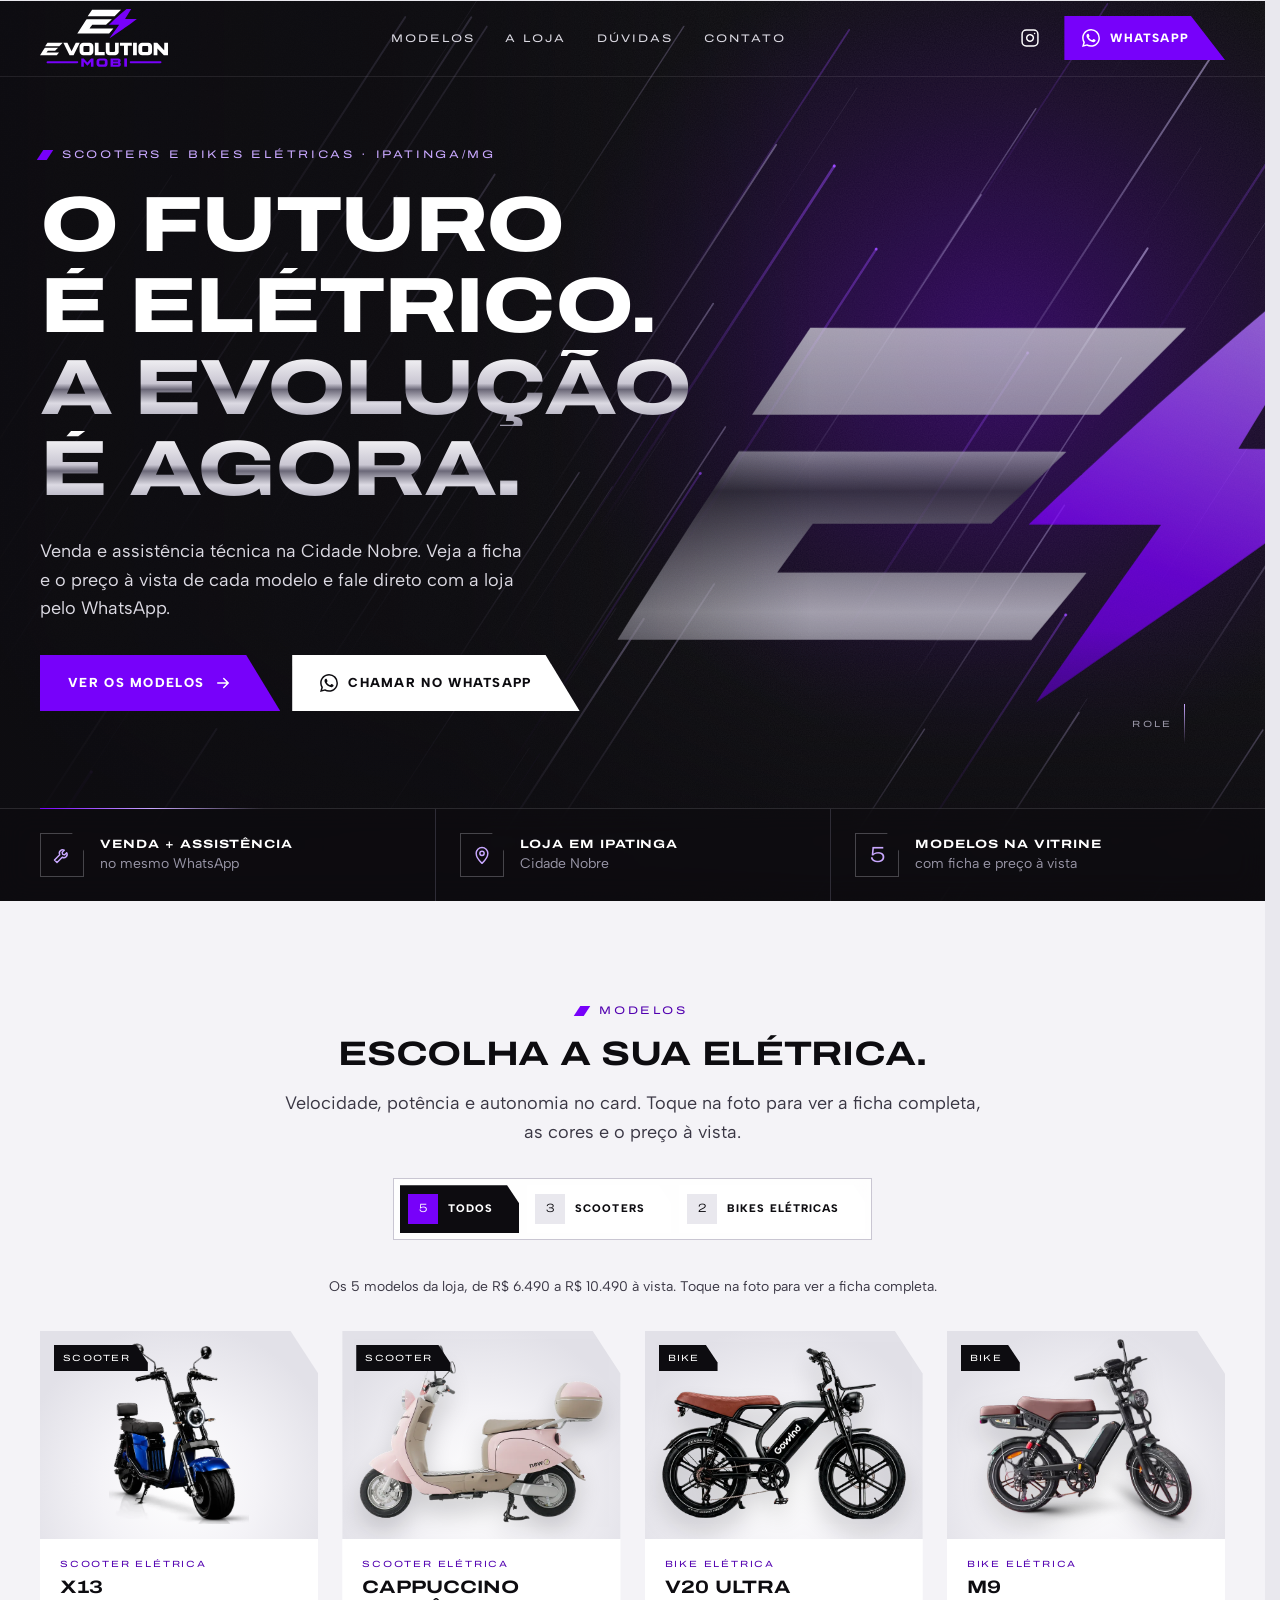
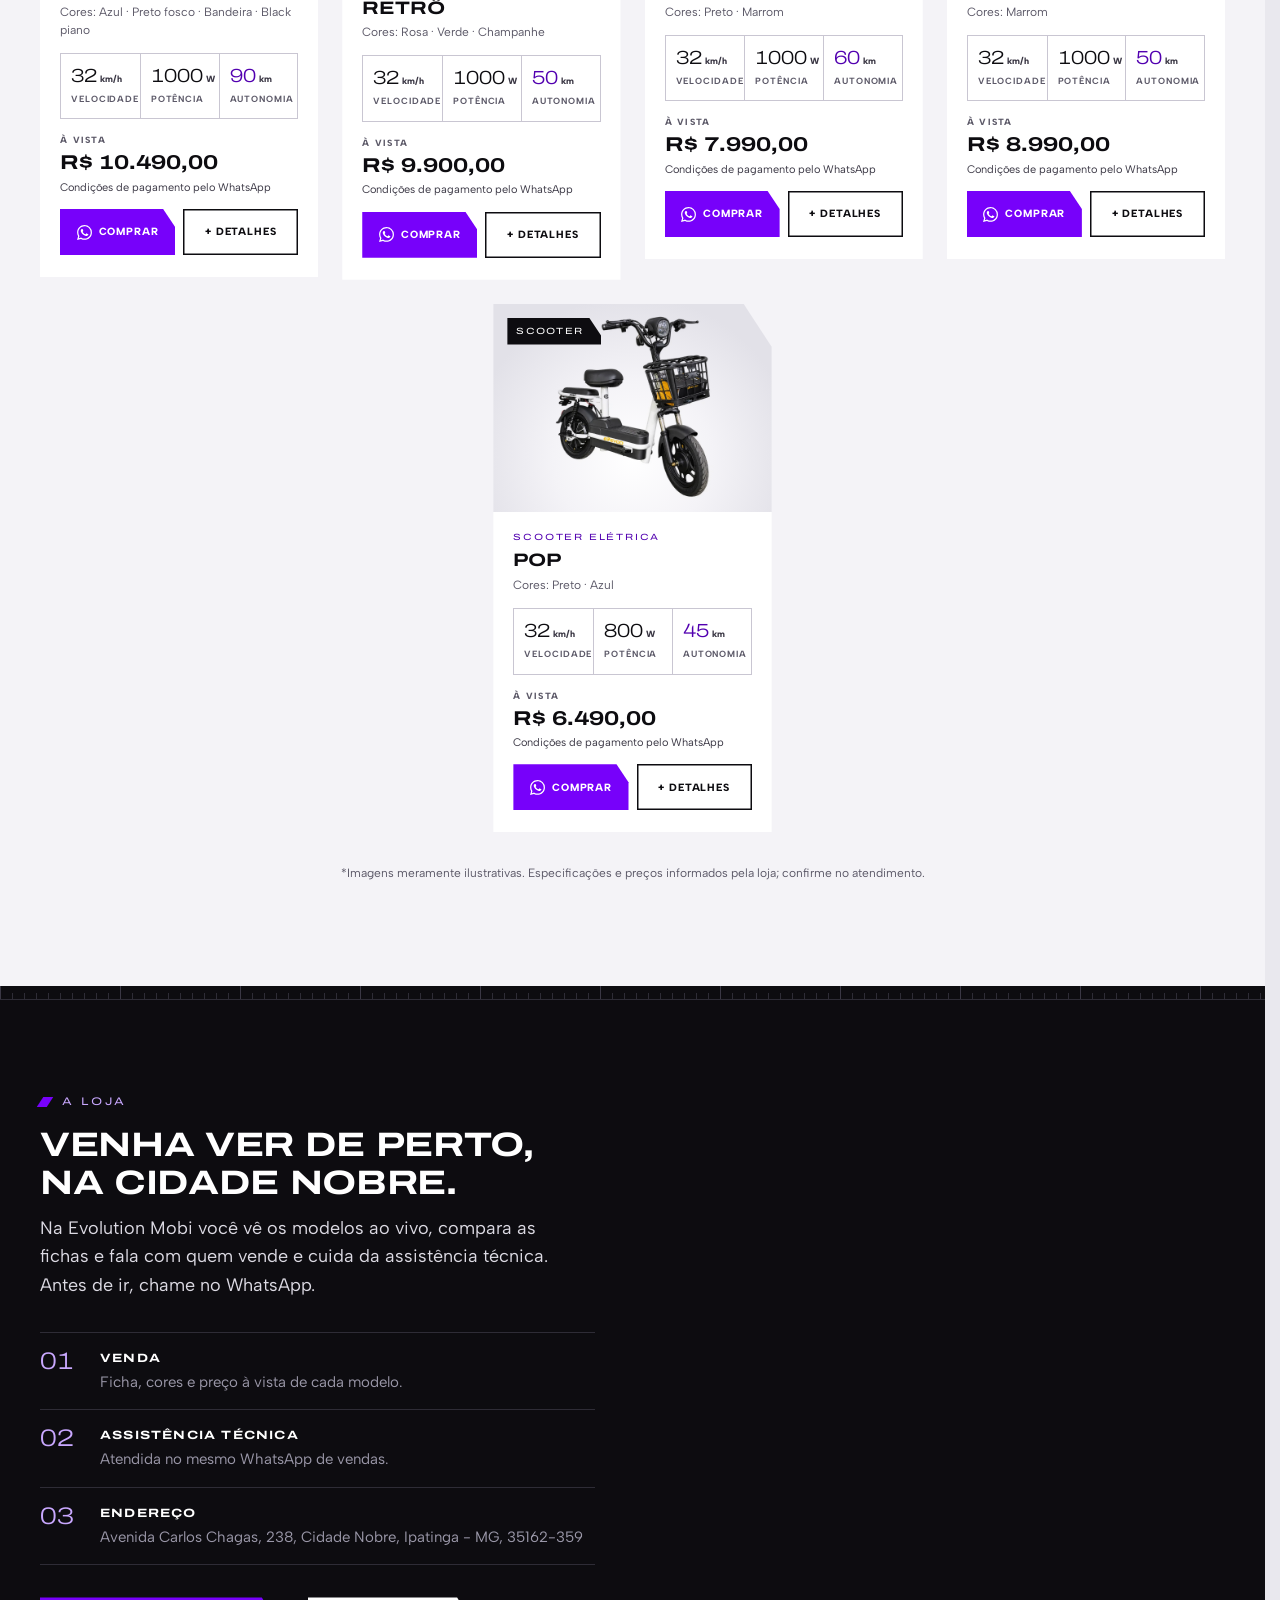
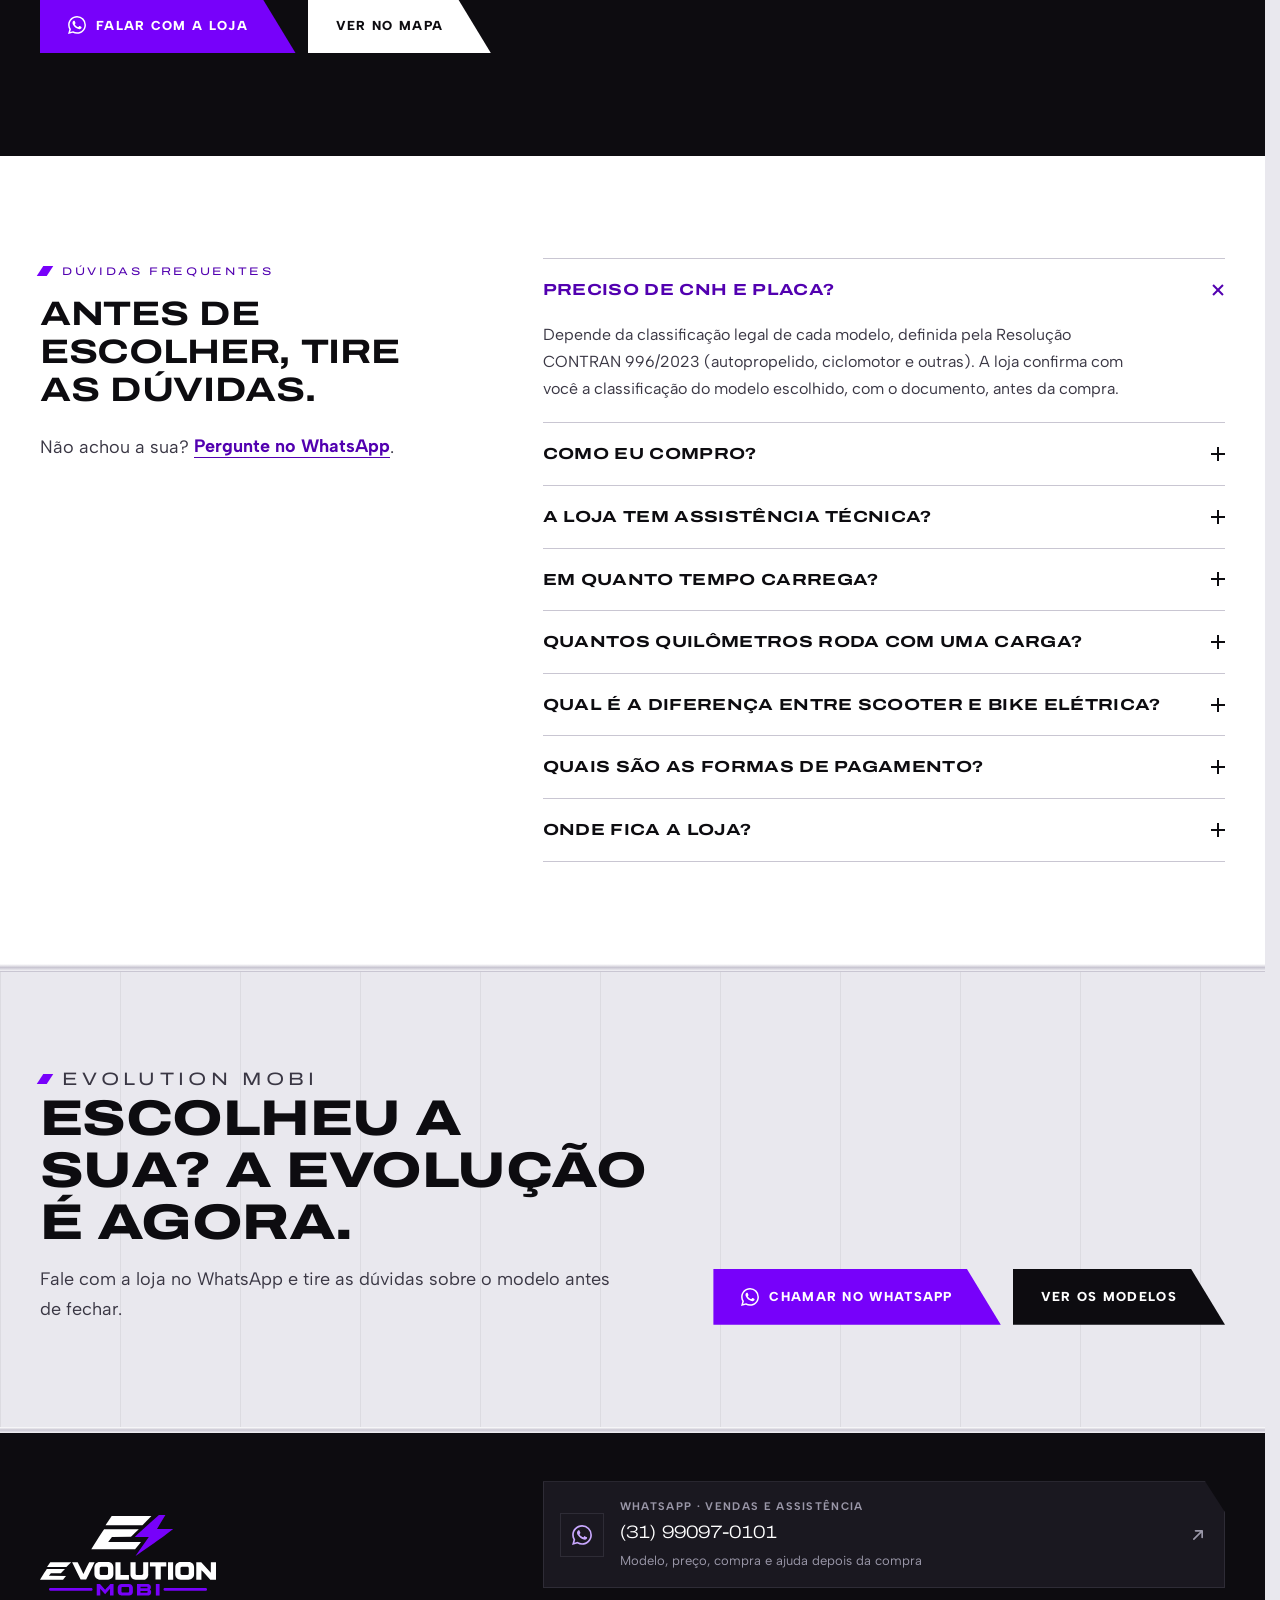
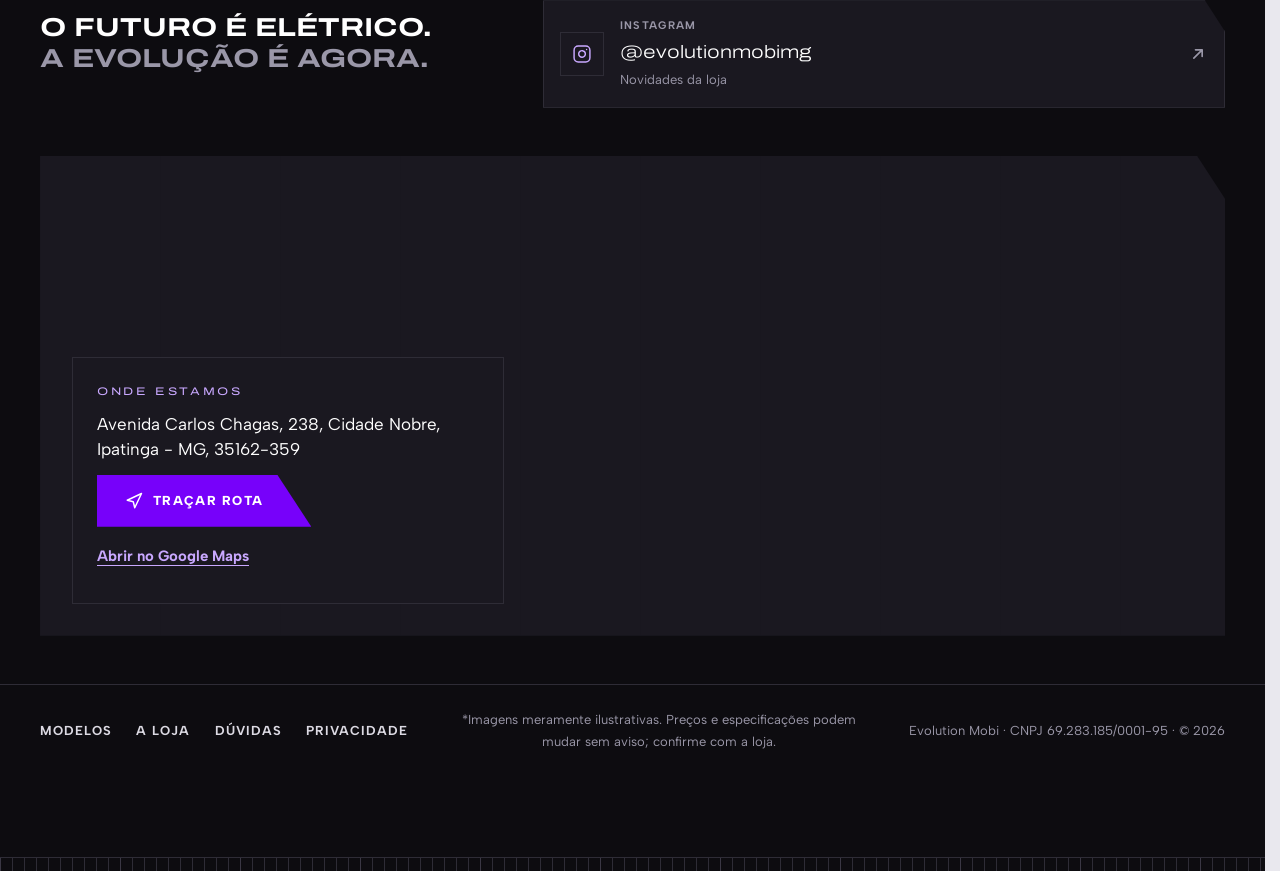
==== index.html @ e5ba5f88 "preview 2026-11-22 10:30" ====
<!doctype html>
<html lang="pt-BR" data-es-form="desligado" data-es-preco="visivel" data-es-previa="1">
<head>
<meta charset="utf-8">
<meta name="viewport" content="width=device-width, initial-scale=1">
<meta name="theme-color" content="#0d0c10">
<title>Evolution Mobi | Scooters e bikes elétricas em Ipatinga, com venda e assistência</title>
<meta name="description" content="Scooters e bikes elétricas em Ipatinga/MG, com a ficha de cada modelo, preço à vista e atendimento pelo WhatsApp. Venda e assistência técnica na Cidade Nobre.">
<meta property="og:type" content="website">
<meta property="og:locale" content="pt_BR">
<meta property="og:site_name" content="Evolution Mobi">
<meta property="og:title" content="Evolution Mobi | O futuro é elétrico. A evolução é agora.">
<meta property="og:description" content="Scooters e bikes elétricas em Ipatinga. Escolha o seu modelo e fale direto com a loja pelo WhatsApp.">
<meta name="twitter:card" content="summary_large_image">
<meta name="robots" content="noindex, nofollow">
<link rel="preload" href="assets/fontes/archivo-expanded-latin.woff2" as="font" type="font/woff2" crossorigin>
<link rel="preload" href="assets/fontes/albert-sans-latin.woff2" as="font" type="font/woff2" crossorigin>
<link rel="stylesheet" href="assets/css/tokens.css?v=b2189138">
<link rel="stylesheet" href="assets/css/base.css?v=7fa4ea3f">
<link rel="stylesheet" href="assets/css/evolution.css?v=459fb0e5">
<link rel="icon" href="assets/icones/favicon-32.png?v=884c4801" sizes="32x32" type="image/png">
<link rel="icon" href="assets/icones/favicon.svg?v=fd71b64f" type="image/svg+xml">
<link rel="apple-touch-icon" href="assets/icones/apple-touch-icon.png?v=0fc4d88b">
<script defer src="assets/js/es-dados.js?v=713f5d56"></script>
<script defer src="assets/js/whatsapp.js?v=50a2ca79"></script>
<script defer src="assets/js/render.js?v=fd8e075b"></script>
<script defer src="assets/vendor/gsap.js?v=0536e0d4"></script>
<script defer src="assets/vendor/scrolltrigger.js?v=3e7f679a"></script>
<script defer src="assets/vendor/lenis.min.js?v=9bb8a4b8"></script>
<script defer src="assets/js/movimento.js?v=80b614cd"></script>
<script defer src="assets/js/evolution.js?v=d85e589a"></script>
</head>
<body class="com-flutuante">
<a class="pular" href="#conteudo">Pular para o conteúdo</a>
<header class="topo topo--escuro" data-ev-topo>
  <div class="topo__conteudo">
    <a class="topo__marca" href="./"><img class="topo__marca-claro" src="assets/marca/logo.svg?v=7657bc7b" width="128" height="59" alt="Evolution Mobi"><img class="topo__marca-negativo" src="assets/marca/logo-negativo.svg?v=2a201fdb" width="128" height="59" alt="Evolution Mobi"></a>
    <nav class="topo__nav" aria-label="Seções da página">
      <a class="topo__link" href="./#modelos">Modelos</a>
      <a class="topo__link" href="./#loja">A loja</a>
      <a class="topo__link" href="./#duvidas">Dúvidas</a>
      <a class="topo__link" href="./#rodape">Contato</a>
    </nav>
    
    <a class="topo__rede" href="https://www.instagram.com/evolutionmobimg/" rel="noopener" target="_blank" aria-label="Instagram da Evolution Mobi"><svg viewBox="0 0 24 24" aria-hidden="true" focusable="false"><rect x="2.5" y="2.5" width="19" height="19" rx="5"/><path d="M16 11.37A4 4 0 1 1 12.63 8 4 4 0 0 1 16 11.37Z"/><path d="M17.5 6.5h.01"/></svg></a>
    
    <a class="botao botao--primario botao--pequeno" data-es-link="lead-whatsapp" data-wa-contexto="geral" data-origem="topo" href="https://wa.me/5531990970101?text=Ol%C3%A1!%20Vim%20pelo%20site%20da%20Evolution%20Mobi%20e%20quero%20mais%20informa%C3%A7%C3%B5es."><span class="icone-wa" aria-hidden="true"></span>WhatsApp</a>
    <button class="topo__menu" type="button" aria-controls="ev-menu" aria-expanded="false" hidden><span class="topo__menu-icone" aria-hidden="true"><span></span><span></span></span><span class="topo__menu-rotulo" data-ev-menu-rotulo>Menu</span></button>
  </div>
</header>
<div class="menu" id="ev-menu" data-ev-menu hidden>
  <div class="menu__painel">
    <nav aria-label="Menu">
      <ol class="menu__lista">
        <li class="menu__linha"><a class="menu__item" href="./#modelos"><span class="menu__numero" aria-hidden="true">01</span>Modelos</a></li>
        <li class="menu__linha"><a class="menu__item" href="./#loja"><span class="menu__numero" aria-hidden="true">02</span>A loja</a></li>
        <li class="menu__linha"><a class="menu__item" href="./#duvidas"><span class="menu__numero" aria-hidden="true">03</span>Dúvidas</a></li>
        <li class="menu__linha"><a class="menu__item" href="./#rodape"><span class="menu__numero" aria-hidden="true">04</span>Contato</a></li>
      </ol>
    </nav>
    <div class="menu__rodape">
      <p class="menu__rotulo">Vendas e assistência</p>
      <a class="menu__contato" data-es-link="lead-whatsapp" data-wa-contexto="geral" data-origem="menu" href="https://wa.me/5531990970101?text=Ol%C3%A1!%20Vim%20pelo%20site%20da%20Evolution%20Mobi%20e%20quero%20mais%20informa%C3%A7%C3%B5es."><strong>(31) 99097-0101</strong><span>WhatsApp da loja</span></a>
      <a class="botao botao--primario botao--grande" data-es-link="lead-whatsapp" data-wa-contexto="geral" data-origem="menu" href="https://wa.me/5531990970101?text=Ol%C3%A1!%20Vim%20pelo%20site%20da%20Evolution%20Mobi%20e%20quero%20mais%20informa%C3%A7%C3%B5es."><span class="icone-wa" aria-hidden="true"></span>Chamar no WhatsApp</a>
      
      <a class="menu__rede" href="https://www.instagram.com/evolutionmobimg/" rel="noopener" target="_blank"><svg viewBox="0 0 24 24" aria-hidden="true" focusable="false"><rect x="2.5" y="2.5" width="19" height="19" rx="5"/><path d="M16 11.37A4 4 0 1 1 12.63 8 4 4 0 0 1 16 11.37Z"/><path d="M17.5 6.5h.01"/></svg>@evolutionmobimg</a>
      
    </div>
  </div>
</div>
<main id="conteudo" tabindex="-1">
  <section class="hero" aria-labelledby="hero-titulo" data-ev-hero>
    <div class="hero__fundo" aria-hidden="true">
      <span class="hero__aurora" data-ev-aurora></span>
      <canvas class="hero__fluxo" data-ev-fluxo></canvas>
      <div class="hero__simbolo" data-ev-simbolo>
        <span class="hero__simbolo-e"></span>
        <span class="hero__simbolo-raio" data-ev-simbolo-raio></span>
      </div>
      <span class="hero__veu"></span>
      <span class="hero__grao"></span>
    </div>
    <span class="hero__raio" aria-hidden="true" data-ev-raio></span>

    <div class="hero__conteudo conteudo">
      <div class="hero__texto">
        <p class="rotulo rotulo--escuro" data-ev-hero-bloco><span class="rotulo__marca" aria-hidden="true"></span>Scooters e bikes elétricas · Ipatinga/MG</p>
        <h1 id="hero-titulo" class="hero__titulo"><span class="hero__linha"><span>O futuro</span></span> <span class="hero__linha"><span>é elétrico.</span></span> <span class="hero__linha hero__linha--cromo"><span>A evolução</span></span> <span class="hero__linha hero__linha--cromo"><span>é agora.</span></span></h1>
        <p class="hero__lead" data-ev-hero-bloco>Venda e assistência técnica na Cidade Nobre. Veja a ficha e o preço à vista de cada modelo e fale direto com a loja pelo WhatsApp.</p>
        <div class="hero__acoes" data-ev-hero-bloco>
          <a class="botao botao--primario botao--grande" href="#modelos">Ver os modelos <svg class="botao__seta" viewBox="0 0 24 24" aria-hidden="true" focusable="false"><path d="M5 12h14m-6-6 6 6-6 6"/></svg></a>
          <a class="botao botao--contorno botao--grande" data-es-link="lead-whatsapp" data-wa-contexto="geral" data-origem="hero" href="https://wa.me/5531990970101?text=Ol%C3%A1!%20Vim%20pelo%20site%20da%20Evolution%20Mobi%20e%20quero%20mais%20informa%C3%A7%C3%B5es."><span class="icone-wa" aria-hidden="true"></span>Chamar no WhatsApp</a>
        </div>
      </div>
      <span class="hero__rolar" aria-hidden="true" data-ev-hero-bloco>Role</span>
    </div>

    <ul class="prova" data-ev-hero-bloco>
      <li class="prova__item">
        <span class="prova__icone" aria-hidden="true"><svg viewBox="0 0 24 24" focusable="false"><path d="M14.7 6.3a4 4 0 0 0-5.4 5.4L3 18l3 3 6.3-6.3a4 4 0 0 0 5.4-5.4l-2.5 2.5-2.4-.6-.6-2.4 2.5-2.5Z"/></svg></span>
        <span class="prova__texto"><strong>Venda + assistência</strong><span>no mesmo WhatsApp</span></span>
      </li>
      <li class="prova__item">
        <span class="prova__icone" aria-hidden="true"><svg viewBox="0 0 24 24" focusable="false"><path d="M12 22s7-6.3 7-12a7 7 0 1 0-14 0c0 5.7 7 12 7 12Zm0-9.4a2.6 2.6 0 1 0 0-5.2 2.6 2.6 0 0 0 0 5.2Z"/></svg></span>
        <span class="prova__texto"><strong>Loja em Ipatinga</strong><span>Cidade Nobre</span></span>
      </li>
      <li class="prova__item">
        <span class="prova__numero" aria-hidden="true" data-ev-total-modelos>5</span>
        <span class="prova__texto"><strong><span class="visualmente-oculto" data-ev-total-modelos>5 </span>modelos na vitrine</strong><span>com ficha e preço à vista</span></span>
      </li>
    </ul>
  </section>

  <section id="modelos" class="secao secao--clara vitrine-secao" aria-labelledby="modelos-titulo">
    <div class="conteudo">
      <div class="secao__cabeca secao__cabeca--centro" data-es-revelar>
        <p class="rotulo"><span class="rotulo__marca" aria-hidden="true"></span>Modelos</p>
        <h2 id="modelos-titulo">Escolha a sua elétrica.</h2>
        <p class="secao__intro">Velocidade, potência e autonomia no card. Toque na foto para ver a ficha completa, as cores e o preço à vista.</p>
      </div>
      <div class="vitrine">
        <div class="es-catalogo" data-es-catalogo><div class="es-catalogo-filtro" role="group" aria-label="Filtrar por tipo" data-es-filtro hidden><button type="button" class="es-catalogo-filtro__opcao" data-es-filtro-tipo="todos" aria-pressed="true">Todos</button><button type="button" class="es-catalogo-filtro__opcao" data-es-filtro-tipo="scooter" aria-pressed="false">Scooter</button><button type="button" class="es-catalogo-filtro__opcao" data-es-filtro-tipo="e-bike" aria-pressed="false">E-bike</button></div><p class="es-catalogo-status" role="status" aria-live="polite" data-es-status data-es-rotulo-um="1 modelo" data-es-rotulo-varios="{n} modelos"></p><ul class="es-catalogo-lista" data-es-lista><li class="es-catalogo-card" data-es-modelo="x13" data-tipo="scooter"><img class="es-catalogo-card__foto" src="assets/img/fabricante/x13/01.webp?v=ee8053f7" alt="X13" width="963" height="1200" loading="lazy" decoding="async"><h3 class="es-catalogo-card__nome" id="es-catalogo-nome-x13">X13</h3><dl class="es-catalogo-especificacoes es-catalogo-especificacoes--card"><div class="es-catalogo-especificacoes__item"><dt>Velocidade máxima</dt><dd>32 km/h</dd></div><div class="es-catalogo-especificacoes__item"><dt>Autonomia</dt><dd>90 km</dd></div></dl><div class="es-catalogo-preco"><p class="es-catalogo-preco__a-vista"><span class="es-catalogo-preco__valor">R$ 10.490,00</span> <span class="es-catalogo-preco__condicao">à vista</span></p></div><button type="button" class="es-catalogo-card__detalhes" data-es-abrir="x13" aria-haspopup="dialog" aria-describedby="es-catalogo-nome-x13" hidden>Ver detalhes</button><a class="es-catalogo-card__comprar" data-es-link="lead-whatsapp" data-wa-contexto="modelo" data-origem="vitrine" data-modelo="x13" data-cor="" aria-describedby="es-catalogo-nome-x13" href="https://wa.me/5531990970101?text=Ol%C3%A1!%20Tenho%20interesse%20no%20X13.%20Pode%20me%20passar%20mais%20informa%C3%A7%C3%B5es%3F">Comprar</a></li><li class="es-catalogo-card" data-es-modelo="cappuccino-retro" data-tipo="scooter"><img class="es-catalogo-card__foto" src="assets/img/fabricante/cappuccino-retro/01.png?v=dd5de696" alt="Cappuccino Retrô" width="1213" height="927" loading="lazy" decoding="async"><h3 class="es-catalogo-card__nome" id="es-catalogo-nome-cappuccino-retro">Cappuccino Retrô</h3><dl class="es-catalogo-especificacoes es-catalogo-especificacoes--card"><div class="es-catalogo-especificacoes__item"><dt>Velocidade máxima</dt><dd>32 km/h</dd></div><div class="es-catalogo-especificacoes__item"><dt>Autonomia</dt><dd>50 km</dd></div></dl><div class="es-catalogo-preco"><p class="es-catalogo-preco__a-vista"><span class="es-catalogo-preco__valor">R$ 9.900,00</span> <span class="es-catalogo-preco__condicao">à vista</span></p></div><button type="button" class="es-catalogo-card__detalhes" data-es-abrir="cappuccino-retro" aria-haspopup="dialog" aria-describedby="es-catalogo-nome-cappuccino-retro" hidden>Ver detalhes</button><a class="es-catalogo-card__comprar" data-es-link="lead-whatsapp" data-wa-contexto="modelo" data-origem="vitrine" data-modelo="cappuccino-retro" data-cor="" aria-describedby="es-catalogo-nome-cappuccino-retro" href="https://wa.me/5531990970101?text=Ol%C3%A1!%20Tenho%20interesse%20no%20Cappuccino%20Retr%C3%B4.%20Pode%20me%20passar%20mais%20informa%C3%A7%C3%B5es%3F">Comprar</a></li><li class="es-catalogo-card" data-es-modelo="v20-ultra" data-tipo="e-bike"><img class="es-catalogo-card__foto" src="assets/img/fabricante/v20-ultra/01.png?v=3eb642f3" alt="V20 Ultra" width="1400" height="1400" loading="lazy" decoding="async"><h3 class="es-catalogo-card__nome" id="es-catalogo-nome-v20-ultra">V20 Ultra</h3><dl class="es-catalogo-especificacoes es-catalogo-especificacoes--card"><div class="es-catalogo-especificacoes__item"><dt>Velocidade máxima</dt><dd>32 km/h</dd></div><div class="es-catalogo-especificacoes__item"><dt>Autonomia</dt><dd>60 km</dd></div></dl><div class="es-catalogo-preco"><p class="es-catalogo-preco__a-vista"><span class="es-catalogo-preco__valor">R$ 7.990,00</span> <span class="es-catalogo-preco__condicao">à vista</span></p></div><button type="button" class="es-catalogo-card__detalhes" data-es-abrir="v20-ultra" aria-haspopup="dialog" aria-describedby="es-catalogo-nome-v20-ultra" hidden>Ver detalhes</button><a class="es-catalogo-card__comprar" data-es-link="lead-whatsapp" data-wa-contexto="modelo" data-origem="vitrine" data-modelo="v20-ultra" data-cor="" aria-describedby="es-catalogo-nome-v20-ultra" href="https://wa.me/5531990970101?text=Ol%C3%A1!%20Tenho%20interesse%20no%20V20%20Ultra.%20Pode%20me%20passar%20mais%20informa%C3%A7%C3%B5es%3F">Comprar</a></li><li class="es-catalogo-card" data-es-modelo="m9" data-tipo="e-bike"><img class="es-catalogo-card__foto" src="assets/img/fabricante/m9/04.png?v=95ade643" alt="M9" width="585" height="534" loading="lazy" decoding="async"><h3 class="es-catalogo-card__nome" id="es-catalogo-nome-m9">M9</h3><dl class="es-catalogo-especificacoes es-catalogo-especificacoes--card"><div class="es-catalogo-especificacoes__item"><dt>Velocidade máxima</dt><dd>32 km/h</dd></div><div class="es-catalogo-especificacoes__item"><dt>Autonomia</dt><dd>50 km</dd></div></dl><div class="es-catalogo-preco"><p class="es-catalogo-preco__a-vista"><span class="es-catalogo-preco__valor">R$ 8.990,00</span> <span class="es-catalogo-preco__condicao">à vista</span></p></div><button type="button" class="es-catalogo-card__detalhes" data-es-abrir="m9" aria-haspopup="dialog" aria-describedby="es-catalogo-nome-m9" hidden>Ver detalhes</button><a class="es-catalogo-card__comprar" data-es-link="lead-whatsapp" data-wa-contexto="modelo" data-origem="vitrine" data-modelo="m9" data-cor="" aria-describedby="es-catalogo-nome-m9" href="https://wa.me/5531990970101?text=Ol%C3%A1!%20Tenho%20interesse%20no%20M9.%20Pode%20me%20passar%20mais%20informa%C3%A7%C3%B5es%3F">Comprar</a></li><li class="es-catalogo-card" data-es-modelo="pop" data-tipo="scooter"><img class="es-catalogo-card__foto" src="assets/img/fabricante/pop/01.webp?v=6d08b0c6" alt="Pop" width="1032" height="1200" loading="lazy" decoding="async"><h3 class="es-catalogo-card__nome" id="es-catalogo-nome-pop">Pop</h3><dl class="es-catalogo-especificacoes es-catalogo-especificacoes--card"><div class="es-catalogo-especificacoes__item"><dt>Velocidade máxima</dt><dd>32 km/h</dd></div><div class="es-catalogo-especificacoes__item"><dt>Autonomia</dt><dd>45 km</dd></div></dl><div class="es-catalogo-preco"><p class="es-catalogo-preco__a-vista"><span class="es-catalogo-preco__valor">R$ 6.490,00</span> <span class="es-catalogo-preco__condicao">à vista</span></p></div><button type="button" class="es-catalogo-card__detalhes" data-es-abrir="pop" aria-haspopup="dialog" aria-describedby="es-catalogo-nome-pop" hidden>Ver detalhes</button><a class="es-catalogo-card__comprar" data-es-link="lead-whatsapp" data-wa-contexto="modelo" data-origem="vitrine" data-modelo="pop" data-cor="" aria-describedby="es-catalogo-nome-pop" href="https://wa.me/5531990970101?text=Ol%C3%A1!%20Tenho%20interesse%20no%20Pop.%20Pode%20me%20passar%20mais%20informa%C3%A7%C3%B5es%3F">Comprar</a></li></ul></div>
        <p class="vitrine__resumo" data-ev-vitrine-nota aria-live="polite" hidden></p>
        <div class="vitrine__vazia" data-ev-vitrine-vazia hidden>
          <p>Os modelos entram aqui em breve. Enquanto isso, chame a loja no WhatsApp.</p>
          <a class="botao botao--primario botao--grande" data-es-link="lead-whatsapp" data-wa-contexto="geral" data-origem="vitrine_vazia" href="https://wa.me/5531990970101?text=Ol%C3%A1!%20Vim%20pelo%20site%20da%20Evolution%20Mobi%20e%20quero%20mais%20informa%C3%A7%C3%B5es.">Chamar no WhatsApp</a>
        </div>
      </div>
      <p class="vitrine__nota">*Imagens meramente ilustrativas. Especificações e preços informados pela loja; confirme no atendimento.</p>
    </div>
  </section>

  <section id="loja" class="showroom" aria-labelledby="showroom-titulo" data-ev-showroom>
    <span class="showroom__regua" aria-hidden="true" data-ev-regua></span>
    <div class="conteudo showroom__grade">
      <div class="showroom__texto" data-es-revelar>
        <p class="rotulo rotulo--escuro"><span class="rotulo__marca" aria-hidden="true"></span>A loja</p>
        <h2 id="showroom-titulo">Venha ver de perto, na Cidade Nobre.</h2>
        <p class="showroom__lead">Na Evolution Mobi você vê os modelos ao vivo, compara as fichas e fala com quem vende e cuida da assistência técnica. Antes de ir, chame no WhatsApp.</p>
        <ul class="showroom__itens">
          <li><span class="showroom__num" aria-hidden="true">01</span><span><strong>Venda</strong>Ficha, cores e preço à vista de cada modelo.</span></li>
          <li><span class="showroom__num" aria-hidden="true">02</span><span><strong>Assistência técnica</strong>Atendida no mesmo WhatsApp de vendas.</span></li>
          <li><span class="showroom__num" aria-hidden="true">03</span><span><strong>Endereço</strong><span data-ev-endereco-curto>Avenida Carlos Chagas, 238, Cidade Nobre, Ipatinga - MG, 35162-359</span></span></li>
        </ul>
        <div class="showroom__acoes">
          <a class="botao botao--primario botao--grande" data-es-link="lead-whatsapp" data-wa-contexto="assistencia" data-origem="showroom" href="https://wa.me/5531990970101?text=Ol%C3%A1!%20Vim%20pelo%20site%20da%20Evolution%20Mobi%20e%20preciso%20de%20assist%C3%AAncia%20t%C3%A9cnica."><span class="icone-wa" aria-hidden="true"></span>Falar com a loja</a>
          <a class="botao botao--contorno-escuro botao--grande" href="#rodape-mapa">Ver no mapa</a>
        </div>
      </div>
      <div class="showroom__fotos" aria-hidden="true">
        <img class="showroom__foto showroom__foto--1" src="assets/img/vitrine/m9/01-800.webp?v=a07e26e5" width="800" height="1067" alt="" loading="lazy" decoding="async">
        <img class="showroom__foto showroom__foto--2" src="assets/img/vitrine/cappuccino-retro/09-800.webp?v=a54a9cc6" width="800" height="1067" alt="" loading="lazy" decoding="async">
        <img class="showroom__foto showroom__foto--3" src="assets/img/vitrine/x13/03-800.webp?v=71baf8c0" width="800" height="1067" alt="" loading="lazy" decoding="async">
      </div>
    </div>
  </section>

  <section id="duvidas" class="secao secao--branca" aria-labelledby="duvidas-titulo">
    <div class="conteudo duvidas">
      <div class="secao__cabeca duvidas__cabeca" data-es-revelar>
        <p class="rotulo"><span class="rotulo__marca" aria-hidden="true"></span>Dúvidas frequentes</p>
        <h2 id="duvidas-titulo">Antes de escolher, tire as dúvidas.</h2>
        <p class="secao__intro">Não achou a sua? <a class="link-acao" data-es-link="lead-whatsapp" data-wa-contexto="geral" data-origem="faq" href="https://wa.me/5531990970101?text=Ol%C3%A1!%20Vim%20pelo%20site%20da%20Evolution%20Mobi%20e%20quero%20mais%20informa%C3%A7%C3%B5es.">Pergunte no WhatsApp</a>.</p>
      </div>
      <div class="faq" data-es-revelar>
        <details class="faq__item">
          <summary class="faq__pergunta">Preciso de CNH e placa?</summary>
          <div class="faq__resposta"><p>Depende da classificação legal de cada modelo, definida pela Resolução CONTRAN 996/2023 (autopropelido, ciclomotor e outras). A loja confirma com você a classificação do modelo escolhido, com o documento, antes da compra.</p></div>
        </details>
        <details class="faq__item">
          <summary class="faq__pergunta">Como eu compro?</summary>
          <div class="faq__resposta"><p>Escolha o modelo na vitrine e toque em Comprar: o WhatsApp da loja abre com o nome do modelo e a cor na mensagem, e o atendimento segue por lá.</p></div>
        </details>
        <details class="faq__item">
          <summary class="faq__pergunta">A loja tem assistência técnica?</summary>
          <div class="faq__resposta"><p>Tem. A assistência técnica atende pelo mesmo WhatsApp de vendas. <a class="link-acao" data-es-link="lead-whatsapp" data-wa-contexto="assistencia" data-origem="faq_assistencia" href="https://wa.me/5531990970101?text=Ol%C3%A1!%20Vim%20pelo%20site%20da%20Evolution%20Mobi%20e%20preciso%20de%20assist%C3%AAncia%20t%C3%A9cnica.">Falar com a assistência</a></p></div>
        </details>
        <details class="faq__item">
          <summary class="faq__pergunta">Em quanto tempo carrega?</summary>
          <div class="faq__resposta"><p>Na tomada. Pela ficha informada pela loja, a recarga completa leva de 5 a 6 horas nos cinco modelos.</p></div>
        </details>
        <details class="faq__item">
          <summary class="faq__pergunta">Quantos quilômetros roda com uma carga?</summary>
          <div class="faq__resposta"><p>Varia por modelo: de 45 a 90 km pela ficha de cada um. Na prática, a autonomia muda com o peso transportado, o relevo e a velocidade.</p></div>
        </details>
        <details class="faq__item">
          <summary class="faq__pergunta">Qual é a diferença entre scooter e bike elétrica?</summary>
          <div class="faq__resposta"><p>Na vitrine, a V20 Ultra e a M9 estão como bikes elétricas, com pedal, e a X13, a Cappuccino Retrô e a Pop como scooters. Use o filtro da vitrine para ver cada grupo e confirme no WhatsApp o que muda no dia a dia.</p></div>
        </details>
        <details class="faq__item">
          <summary class="faq__pergunta">Quais são as formas de pagamento?</summary>
          <div class="faq__resposta"><p>Chame a loja no WhatsApp e confirme as formas de pagamento e as condições do modelo que você escolheu.</p></div>
        </details>
        <details class="faq__item">
          <summary class="faq__pergunta">Onde fica a loja?</summary>
          <div class="faq__resposta"><p>Na Cidade Nobre, em Ipatinga. O endereço completo e o mapa estão no fim da página. <a class="link-acao" href="#rodape-mapa">Ver no mapa</a></p></div>
        </details>
      </div>
    </div>
  </section>

  <section class="cta-final" aria-labelledby="cta-titulo">
    <div class="conteudo cta-final__grade">
      <div class="cta-final__texto" data-es-revelar>
        <p class="rotulo"><span class="rotulo__marca" aria-hidden="true"></span>Evolution Mobi</p>
        <h2 id="cta-titulo">Escolheu a sua? A evolução é agora.</h2>
        <p>Fale com a loja no WhatsApp e tire as dúvidas sobre o modelo antes de fechar.</p>
      </div>
      <div class="cta-final__acoes" data-es-revelar>
        <a class="botao botao--primario botao--grande" data-es-link="lead-whatsapp" data-wa-contexto="geral" data-origem="cta_final" href="https://wa.me/5531990970101?text=Ol%C3%A1!%20Vim%20pelo%20site%20da%20Evolution%20Mobi%20e%20quero%20mais%20informa%C3%A7%C3%B5es."><span class="icone-wa" aria-hidden="true"></span>Chamar no WhatsApp</a>
        <a class="botao botao--contorno botao--grande" href="#modelos">Ver os modelos</a>
      </div>
    </div>
  </section>
  
</main>
<a class="flutuante" data-es-link="lead-whatsapp" data-wa-contexto="geral" data-origem="flutuante" href="https://wa.me/5531990970101?text=Ol%C3%A1!%20Vim%20pelo%20site%20da%20Evolution%20Mobi%20e%20quero%20mais%20informa%C3%A7%C3%B5es."><span class="icone-wa" aria-hidden="true"></span><span class="visualmente-oculto">Falar no WhatsApp</span></a>
<footer class="rodape" id="rodape" aria-label="Contato e endereço da loja">
  <div class="rodape__topo rodape__conteudo">
    <div class="rodape__chamada">
      <a class="rodape__logo" href="./"><img src="assets/marca/logo-negativo.svg?v=2a201fdb" width="200" height="92" alt="Evolution Mobi" loading="lazy"></a>
      <p class="rodape__frase">O futuro é elétrico. <span>A evolução é agora.</span></p>
    </div>
    <ul class="rodape__canais">
      <li>
        <a class="canal" data-es-link="lead-whatsapp" data-wa-contexto="geral" data-origem="rodape" href="https://wa.me/5531990970101?text=Ol%C3%A1!%20Vim%20pelo%20site%20da%20Evolution%20Mobi%20e%20quero%20mais%20informa%C3%A7%C3%B5es.">
          <span class="canal__icone canal__icone--wa"><span class="icone-wa" aria-hidden="true"></span></span>
          <span class="canal__texto"><span class="canal__rotulo">WhatsApp · vendas e assistência</span><strong class="canal__valor">(31) 99097-0101</strong><span class="canal__nota">Modelo, preço, compra e ajuda depois da compra</span></span>
          <svg class="canal__seta" viewBox="0 0 24 24" aria-hidden="true" focusable="false"><path d="M7 17 17 7M9 7h8v8"/></svg>
        </a>
      </li>
      
      <li>
        <a class="canal" href="https://www.instagram.com/evolutionmobimg/" rel="noopener" target="_blank">
          <span class="canal__icone"><svg viewBox="0 0 24 24" aria-hidden="true" focusable="false"><rect x="2.5" y="2.5" width="19" height="19" rx="5"/><path d="M16 11.37A4 4 0 1 1 12.63 8 4 4 0 0 1 16 11.37Z"/><path d="M17.5 6.5h.01"/></svg></span>
          <span class="canal__texto"><span class="canal__rotulo">Instagram</span><strong class="canal__valor">@evolutionmobimg</strong><span class="canal__nota">Novidades da loja</span></span>
          <svg class="canal__seta" viewBox="0 0 24 24" aria-hidden="true" focusable="false"><path d="M7 17 17 7M9 7h8v8"/></svg>
        </a>
      </li>
      
    </ul>
  </div>

  
  <div class="rodape__local rodape__conteudo" id="rodape-mapa">
    <div class="rodape__mapa">
      <iframe class="rodape__mapa-frame" data-ev-mapa data-ev-mapa-busca="Avenida Carlos Chagas, 238, Cidade Nobre, Ipatinga - MG, 35162-359" title="Mapa com a localização da loja Evolution Mobi" loading="lazy" referrerpolicy="no-referrer-when-downgrade" allowfullscreen></iframe>
    </div>
    <div class="rodape__endereco-cartao">
      <p class="rodape__rotulo">Onde estamos</p>
      <address class="rodape__endereco">Avenida Carlos Chagas, 238, Cidade Nobre, Ipatinga - MG, 35162-359</address>
      <div class="rodape__rotas">
        <a class="botao botao--primario" href="https://www.google.com/maps/dir/?api=1&amp;destination=Avenida%20Carlos%20Chagas%2C%20238%2C%20Cidade%20Nobre%2C%20Ipatinga%20-%20MG%2C%2035162-359" rel="noopener" target="_blank"><svg class="botao__seta" viewBox="0 0 24 24" aria-hidden="true" focusable="false"><path d="m3 11 19-9-9 19-2-8-8-2Z"/></svg>Traçar rota</a>
        <a class="link-acao link-acao--escuro" href="https://www.google.com/maps/search/?api=1&amp;query=Avenida%20Carlos%20Chagas%2C%20238%2C%20Cidade%20Nobre%2C%20Ipatinga%20-%20MG%2C%2035162-359" rel="noopener" target="_blank">Abrir no Google Maps</a>
      </div>
    </div>
  </div>
  

  <div class="rodape__base">
    <div class="rodape__base-conteudo rodape__conteudo">
      <nav class="rodape__nav" aria-label="Rodapé">
        <a href="./#modelos">Modelos</a>
        <a href="./#loja">A loja</a>
        <a href="./#duvidas">Dúvidas</a>
        <a href="privacidade.html">Privacidade</a>
      </nav>
      <p class="rodape__aviso">*Imagens meramente ilustrativas. Preços e especificações podem mudar sem aviso; confirme com a loja.</p>
      <p class="rodape__legal">Evolution Mobi · <span class="sem-quebra">CNPJ 69.283.185/0001-95</span> · © 2026</p>
      <button type="button" class="rodape__consentimento" data-es-consentimento="abrir" hidden>Preferências de privacidade</button>
    </div>
    <div class="rodape__assinatura" aria-hidden="true"><span class="rodape__regua"></span></div>
  </div>
</footer>
<div class="es-catalogo-modal" data-es-catalogo-modal hidden><div class="es-catalogo-modal__fundo" data-es-fechar></div><div class="es-catalogo-modal__caixa" role="dialog" aria-modal="true" aria-labelledby="es-catalogo-modal-titulo" tabindex="-1"><button type="button" class="es-catalogo-modal__fechar" data-es-fechar aria-label="Fechar"><span aria-hidden="true">×</span></button><div class="es-catalogo-modal__conteudo" data-es-catalogo-conteudo></div></div><template data-es-modelo-detalhe="x13"><h2 class="es-catalogo-modal__titulo" id="es-catalogo-modal-titulo">X13</h2><div class="es-catalogo-galerias"><div class="es-catalogo-galeria" data-es-galeria="" hidden><img class="es-catalogo-galeria__foto" src="assets/img/fabricante/x13/01.webp?v=ee8053f7" alt="X13" width="963" height="1200" decoding="async"><img class="es-catalogo-galeria__foto" src="assets/img/fabricante/x13/03.jpg?v=65962093" alt="X13" width="960" height="1280" loading="lazy" decoding="async"><img class="es-catalogo-galeria__foto" src="assets/img/fabricante/x13/04.jpg?v=5b593608" alt="X13" width="960" height="1280" loading="lazy" decoding="async"><img class="es-catalogo-galeria__foto" src="assets/img/fabricante/x13/05.jpg?v=c8429026" alt="X13" width="960" height="1280" loading="lazy" decoding="async"><img class="es-catalogo-galeria__foto" src="assets/img/fabricante/x13/06.jpg?v=a80736e8" alt="X13" width="960" height="1280" loading="lazy" decoding="async"><img class="es-catalogo-galeria__foto" src="assets/img/fabricante/x13/07.webp?v=8c074c4c" alt="X13" width="1000" height="947" loading="lazy" decoding="async"><img class="es-catalogo-galeria__foto" src="assets/img/fabricante/x13/08.webp?v=3a745c7b" alt="X13" width="1000" height="954" loading="lazy" decoding="async"></div><div class="es-catalogo-galeria" data-es-galeria="Azul"><img class="es-catalogo-galeria__foto" src="assets/img/fabricante/x13/01.webp?v=ee8053f7" alt="X13" width="963" height="1200" decoding="async"><img class="es-catalogo-galeria__foto" src="assets/img/fabricante/x13/03.jpg?v=65962093" alt="X13" width="960" height="1280" loading="lazy" decoding="async"></div><div class="es-catalogo-galeria" data-es-galeria="Preto fosco" hidden><img class="es-catalogo-galeria__foto" src="assets/img/fabricante/x13/04.jpg?v=5b593608" alt="X13" width="960" height="1280" decoding="async"></div><div class="es-catalogo-galeria" data-es-galeria="Bandeira" hidden><img class="es-catalogo-galeria__foto" src="assets/img/fabricante/x13/07.webp?v=8c074c4c" alt="X13" width="1000" height="947" decoding="async"><img class="es-catalogo-galeria__foto" src="assets/img/fabricante/x13/08.webp?v=3a745c7b" alt="X13" width="1000" height="954" loading="lazy" decoding="async"><img class="es-catalogo-galeria__foto" src="assets/img/fabricante/x13/05.jpg?v=c8429026" alt="X13" width="960" height="1280" loading="lazy" decoding="async"></div><div class="es-catalogo-galeria" data-es-galeria="Black piano" hidden><img class="es-catalogo-galeria__foto" src="assets/img/fabricante/x13/06.jpg?v=a80736e8" alt="X13" width="960" height="1280" decoding="async"></div></div><div class="es-catalogo-cores" role="group" aria-label="Cores"><button type="button" class="es-catalogo-cor" data-es-cor="Azul" aria-pressed="true"><span class="es-catalogo-cor__amostra" data-es-amostra="#022989" aria-hidden="true"></span><span class="es-catalogo-cor__nome">Azul</span></button><button type="button" class="es-catalogo-cor" data-es-cor="Preto fosco" aria-pressed="false"><span class="es-catalogo-cor__amostra" data-es-amostra="#1D1D20" aria-hidden="true"></span><span class="es-catalogo-cor__nome">Preto fosco</span></button><button type="button" class="es-catalogo-cor" data-es-cor="Bandeira" aria-pressed="false"><span class="es-catalogo-cor__nome">Bandeira</span></button><button type="button" class="es-catalogo-cor" data-es-cor="Black piano" aria-pressed="false"><span class="es-catalogo-cor__amostra" data-es-amostra="#08080A" aria-hidden="true"></span><span class="es-catalogo-cor__nome">Black piano</span></button></div><h3 class="es-catalogo-modal__subtitulo">Especificações</h3><dl class="es-catalogo-especificacoes"><div class="es-catalogo-especificacoes__item"><dt>Potência</dt><dd>1.000 W</dd></div><div class="es-catalogo-especificacoes__item"><dt>Velocidade máxima</dt><dd>32 km/h</dd></div><div class="es-catalogo-especificacoes__item"><dt>Autonomia</dt><dd>90 km</dd></div><div class="es-catalogo-especificacoes__item"><dt>Carga máxima</dt><dd>200 kg</dd></div><div class="es-catalogo-especificacoes__item"><dt>Peso</dt><dd>85 kg</dd></div></dl><h3 class="es-catalogo-modal__subtitulo">Itens</h3><ul class="es-catalogo-lista-tecnica"><li>Bateria: 60V 30Ah, removível</li><li>Tempo de recarga: 5 a 6 horas</li><li>Painel em LED</li><li>Buzina</li><li>Chave reserva</li><li>Farol em LED</li><li>Alarme</li><li>Carregador bivolt</li><li>NFC</li><li>Bluetooth/app</li><li>Ré</li><li>Setas</li><li>Freio a disco</li></ul><div class="es-catalogo-modal__barra"><div class="es-catalogo-preco"><p class="es-catalogo-preco__a-vista"><span class="es-catalogo-preco__valor">R$ 10.490,00</span> <span class="es-catalogo-preco__condicao">à vista</span></p></div><a class="es-catalogo-modal__comprar" data-es-link="lead-whatsapp" data-wa-contexto="modelo" data-origem="modal" data-modelo="x13" data-cor="Azul" href="https://wa.me/5531990970101?text=Ol%C3%A1!%20Tenho%20interesse%20no%20X13%20na%20cor%20Azul.%20Pode%20me%20passar%20mais%20informa%C3%A7%C3%B5es%3F">Comprar</a></div></template><template data-es-modelo-detalhe="cappuccino-retro"><h2 class="es-catalogo-modal__titulo" id="es-catalogo-modal-titulo">Cappuccino Retrô</h2><div class="es-catalogo-galerias"><div class="es-catalogo-galeria" data-es-galeria="" hidden><img class="es-catalogo-galeria__foto" src="assets/img/fabricante/cappuccino-retro/01.png?v=dd5de696" alt="Cappuccino Retrô" width="1213" height="927" decoding="async"><img class="es-catalogo-galeria__foto" src="assets/img/fabricante/cappuccino-retro/02.png?v=3e9351e6" alt="Cappuccino Retrô" width="1371" height="1086" loading="lazy" decoding="async"><img class="es-catalogo-galeria__foto" src="assets/img/fabricante/cappuccino-retro/03.png?v=eafa9d42" alt="Cappuccino Retrô" width="1360" height="983" loading="lazy" decoding="async"><img class="es-catalogo-galeria__foto" src="assets/img/fabricante/cappuccino-retro/04.png?v=f2072330" alt="Cappuccino Retrô" width="969" height="866" loading="lazy" decoding="async"><img class="es-catalogo-galeria__foto" src="assets/img/fabricante/cappuccino-retro/05.jpg?v=d5e1c711" alt="Cappuccino Retrô" width="960" height="1280" loading="lazy" decoding="async"><img class="es-catalogo-galeria__foto" src="assets/img/fabricante/cappuccino-retro/06.jpg?v=295363fa" alt="Cappuccino Retrô" width="960" height="1280" loading="lazy" decoding="async"><img class="es-catalogo-galeria__foto" src="assets/img/fabricante/cappuccino-retro/07.jpg?v=0453d4dc" alt="Cappuccino Retrô" width="960" height="1280" loading="lazy" decoding="async"><img class="es-catalogo-galeria__foto" src="assets/img/fabricante/cappuccino-retro/08.jpg?v=93a0c260" alt="Cappuccino Retrô" width="960" height="1280" loading="lazy" decoding="async"><img class="es-catalogo-galeria__foto" src="assets/img/fabricante/cappuccino-retro/09.jpg?v=8ba97e14" alt="Cappuccino Retrô" width="960" height="1280" loading="lazy" decoding="async"></div><div class="es-catalogo-galeria" data-es-galeria="Rosa"><img class="es-catalogo-galeria__foto" src="assets/img/fabricante/cappuccino-retro/01.png?v=dd5de696" alt="Cappuccino Retrô" width="1213" height="927" decoding="async"><img class="es-catalogo-galeria__foto" src="assets/img/fabricante/cappuccino-retro/07.jpg?v=0453d4dc" alt="Cappuccino Retrô" width="960" height="1280" loading="lazy" decoding="async"><img class="es-catalogo-galeria__foto" src="assets/img/fabricante/cappuccino-retro/09.jpg?v=8ba97e14" alt="Cappuccino Retrô" width="960" height="1280" loading="lazy" decoding="async"><img class="es-catalogo-galeria__foto" src="assets/img/fabricante/cappuccino-retro/08.jpg?v=93a0c260" alt="Cappuccino Retrô" width="960" height="1280" loading="lazy" decoding="async"></div><div class="es-catalogo-galeria" data-es-galeria="Verde" hidden><img class="es-catalogo-galeria__foto" src="assets/img/fabricante/cappuccino-retro/02.png?v=3e9351e6" alt="Cappuccino Retrô" width="1371" height="1086" decoding="async"></div><div class="es-catalogo-galeria" data-es-galeria="Champanhe" hidden><img class="es-catalogo-galeria__foto" src="assets/img/fabricante/cappuccino-retro/03.png?v=eafa9d42" alt="Cappuccino Retrô" width="1360" height="983" decoding="async"><img class="es-catalogo-galeria__foto" src="assets/img/fabricante/cappuccino-retro/04.png?v=f2072330" alt="Cappuccino Retrô" width="969" height="866" loading="lazy" decoding="async"></div></div><div class="es-catalogo-cores" role="group" aria-label="Cores"><button type="button" class="es-catalogo-cor" data-es-cor="Rosa" aria-pressed="true"><span class="es-catalogo-cor__amostra" data-es-amostra="#D5B9BA" aria-hidden="true"></span><span class="es-catalogo-cor__nome">Rosa</span></button><button type="button" class="es-catalogo-cor" data-es-cor="Verde" aria-pressed="false"><span class="es-catalogo-cor__amostra" data-es-amostra="#457917" aria-hidden="true"></span><span class="es-catalogo-cor__nome">Verde</span></button><button type="button" class="es-catalogo-cor" data-es-cor="Champanhe" aria-pressed="false"><span class="es-catalogo-cor__amostra" data-es-amostra="#C5BAA7" aria-hidden="true"></span><span class="es-catalogo-cor__nome">Champanhe</span></button></div><h3 class="es-catalogo-modal__subtitulo">Especificações</h3><dl class="es-catalogo-especificacoes"><div class="es-catalogo-especificacoes__item"><dt>Potência</dt><dd>1.000 W</dd></div><div class="es-catalogo-especificacoes__item"><dt>Velocidade máxima</dt><dd>32 km/h</dd></div><div class="es-catalogo-especificacoes__item"><dt>Autonomia</dt><dd>50 km</dd></div><div class="es-catalogo-especificacoes__item"><dt>Carga máxima</dt><dd>180 kg</dd></div><div class="es-catalogo-especificacoes__item"><dt>Peso</dt><dd>66 kg</dd></div></dl><h3 class="es-catalogo-modal__subtitulo">Itens</h3><ul class="es-catalogo-lista-tecnica"><li>Fabricante: New E-Bike (linha Retrô)</li><li>Motor: 1.000 W</li><li>Bateria: lítio 60V 20Ah, removível</li><li>Tempo de recarga: 5 a 6 horas</li><li>Carregador: 60V 3A, bivolt (100–240V)</li><li>Marchas: 3 velocidades</li><li>Freio dianteiro: a disco</li><li>Freio traseiro: a tambor</li><li>Pneus: 3.0-10&quot;</li><li>Entre-eixos: 1.285 mm</li><li>Dimensões: 165 × 45 × 87 cm</li><li>Painel em LED</li><li>Buzina</li><li>Chave reserva</li><li>Farol em LED</li><li>Alarme</li><li>NFC</li><li>Ré</li><li>Setas</li></ul><div class="es-catalogo-modal__barra"><div class="es-catalogo-preco"><p class="es-catalogo-preco__a-vista"><span class="es-catalogo-preco__valor">R$ 9.900,00</span> <span class="es-catalogo-preco__condicao">à vista</span></p></div><a class="es-catalogo-modal__comprar" data-es-link="lead-whatsapp" data-wa-contexto="modelo" data-origem="modal" data-modelo="cappuccino-retro" data-cor="Rosa" href="https://wa.me/5531990970101?text=Ol%C3%A1!%20Tenho%20interesse%20no%20Cappuccino%20Retr%C3%B4%20na%20cor%20Rosa.%20Pode%20me%20passar%20mais%20informa%C3%A7%C3%B5es%3F">Comprar</a></div></template><template data-es-modelo-detalhe="v20-ultra"><h2 class="es-catalogo-modal__titulo" id="es-catalogo-modal-titulo">V20 Ultra</h2><div class="es-catalogo-galerias"><div class="es-catalogo-galeria" data-es-galeria=""><img class="es-catalogo-galeria__foto" src="assets/img/fabricante/v20-ultra/01.png?v=3eb642f3" alt="V20 Ultra" width="1400" height="1400" decoding="async"><img class="es-catalogo-galeria__foto" src="assets/img/fabricante/v20-ultra/02.jpg?v=d708b73f" alt="V20 Ultra" width="960" height="1280" loading="lazy" decoding="async"><img class="es-catalogo-galeria__foto" src="assets/img/fabricante/v20-ultra/03.jpg?v=4287f534" alt="V20 Ultra" width="960" height="1280" loading="lazy" decoding="async"><img class="es-catalogo-galeria__foto" src="assets/img/fabricante/v20-ultra/04.jpg?v=4c4b21c4" alt="V20 Ultra" width="960" height="1280" loading="lazy" decoding="async"><img class="es-catalogo-galeria__foto" src="assets/img/fabricante/v20-ultra/05.jpg?v=86ba1ce6" alt="V20 Ultra" width="960" height="1280" loading="lazy" decoding="async"></div></div><div class="es-catalogo-cores" role="group" aria-label="Cores"><button type="button" class="es-catalogo-cor" data-es-cor="Preto" aria-pressed="true"><span class="es-catalogo-cor__amostra" data-es-amostra="#000000" aria-hidden="true"></span><span class="es-catalogo-cor__nome">Preto</span></button><button type="button" class="es-catalogo-cor" data-es-cor="Marrom" aria-pressed="false"><span class="es-catalogo-cor__amostra" data-es-amostra="#666666" aria-hidden="true"></span><span class="es-catalogo-cor__nome">Marrom</span></button></div><h3 class="es-catalogo-modal__subtitulo">Especificações</h3><dl class="es-catalogo-especificacoes"><div class="es-catalogo-especificacoes__item"><dt>Potência</dt><dd>1.000 W</dd></div><div class="es-catalogo-especificacoes__item"><dt>Velocidade máxima</dt><dd>32 km/h</dd></div><div class="es-catalogo-especificacoes__item"><dt>Autonomia</dt><dd>60 km</dd></div><div class="es-catalogo-especificacoes__item"><dt>Carga máxima</dt><dd>150 kg</dd></div><div class="es-catalogo-especificacoes__item"><dt>Peso</dt><dd>35 kg</dd></div></dl><h3 class="es-catalogo-modal__subtitulo">Itens</h3><ul class="es-catalogo-lista-tecnica"><li>Fabricante: Gowind (G1000 · V20 Ultra)</li><li>Chamada: O clássico urbano.</li><li>Motor: 1.000 W no cubo traseiro</li><li>Bateria: lítio 48V 17Ah, removível</li><li>Tempo de recarga: 5 a 6 horas</li><li>Câmbio: Shimano, 7 velocidades</li><li>Assistência ao pedal: 5 níveis</li><li>Freios: a disco hidráulico, dianteiro e traseiro</li><li>Suspensão: dianteira e traseira</li><li>Pneus: Kenda 20&quot; × 4.0&quot;</li><li>Quadro: alumínio</li><li>Display: LCD com velocidade, bateria, hodômetro e nível de assistência</li><li>Painel em LED</li><li>Buzina</li><li>Chave reserva</li><li>Farol em LED</li><li>Alarme</li><li>Carregador bivolt</li><li>NFC</li><li>Setas</li></ul><div class="es-catalogo-modal__barra"><div class="es-catalogo-preco"><p class="es-catalogo-preco__a-vista"><span class="es-catalogo-preco__valor">R$ 7.990,00</span> <span class="es-catalogo-preco__condicao">à vista</span></p></div><a class="es-catalogo-modal__comprar" data-es-link="lead-whatsapp" data-wa-contexto="modelo" data-origem="modal" data-modelo="v20-ultra" data-cor="Preto" href="https://wa.me/5531990970101?text=Ol%C3%A1!%20Tenho%20interesse%20no%20V20%20Ultra%20na%20cor%20Preto.%20Pode%20me%20passar%20mais%20informa%C3%A7%C3%B5es%3F">Comprar</a></div></template><template data-es-modelo-detalhe="m9"><h2 class="es-catalogo-modal__titulo" id="es-catalogo-modal-titulo">M9</h2><div class="es-catalogo-galerias"><div class="es-catalogo-galeria" data-es-galeria="" hidden><img class="es-catalogo-galeria__foto" src="assets/img/fabricante/m9/04.png?v=95ade643" alt="M9" width="585" height="534" decoding="async"><img class="es-catalogo-galeria__foto" src="assets/img/fabricante/m9/01.jpg?v=a4355d96" alt="M9" width="960" height="1280" loading="lazy" decoding="async"><img class="es-catalogo-galeria__foto" src="assets/img/fabricante/m9/02.jpg?v=d4e2ee79" alt="M9" width="960" height="1280" loading="lazy" decoding="async"><img class="es-catalogo-galeria__foto" src="assets/img/fabricante/m9/03.jpg?v=b8abc0e5" alt="M9" width="960" height="1280" loading="lazy" decoding="async"></div><div class="es-catalogo-galeria" data-es-galeria="Marrom"><img class="es-catalogo-galeria__foto" src="assets/img/fabricante/m9/04.png?v=95ade643" alt="M9" width="585" height="534" decoding="async"><img class="es-catalogo-galeria__foto" src="assets/img/fabricante/m9/01.jpg?v=a4355d96" alt="M9" width="960" height="1280" loading="lazy" decoding="async"><img class="es-catalogo-galeria__foto" src="assets/img/fabricante/m9/02.jpg?v=d4e2ee79" alt="M9" width="960" height="1280" loading="lazy" decoding="async"><img class="es-catalogo-galeria__foto" src="assets/img/fabricante/m9/03.jpg?v=b8abc0e5" alt="M9" width="960" height="1280" loading="lazy" decoding="async"></div></div><div class="es-catalogo-cores" role="group" aria-label="Cores"><button type="button" class="es-catalogo-cor" data-es-cor="Marrom" aria-pressed="true"><span class="es-catalogo-cor__amostra" data-es-amostra="#292929" aria-hidden="true"></span><span class="es-catalogo-cor__nome">Marrom</span></button></div><h3 class="es-catalogo-modal__subtitulo">Especificações</h3><dl class="es-catalogo-especificacoes"><div class="es-catalogo-especificacoes__item"><dt>Potência</dt><dd>1.000 W</dd></div><div class="es-catalogo-especificacoes__item"><dt>Velocidade máxima</dt><dd>32 km/h</dd></div><div class="es-catalogo-especificacoes__item"><dt>Autonomia</dt><dd>50 km</dd></div><div class="es-catalogo-especificacoes__item"><dt>Carga máxima</dt><dd>150 kg</dd></div><div class="es-catalogo-especificacoes__item"><dt>Peso</dt><dd>45 kg</dd></div></dl><h3 class="es-catalogo-modal__subtitulo">Itens</h3><ul class="es-catalogo-lista-tecnica"><li>Bateria: 2 baterias de 60V 17Ah, removíveis</li><li>Tempo de recarga: 5 a 6 horas</li><li>Painel em LED</li><li>Buzina</li><li>Chave reserva</li><li>Farol em LED</li><li>Alarme</li><li>Carregador bivolt</li><li>NFC</li><li>Setas</li><li>Freio a disco</li></ul><div class="es-catalogo-modal__barra"><div class="es-catalogo-preco"><p class="es-catalogo-preco__a-vista"><span class="es-catalogo-preco__valor">R$ 8.990,00</span> <span class="es-catalogo-preco__condicao">à vista</span></p></div><a class="es-catalogo-modal__comprar" data-es-link="lead-whatsapp" data-wa-contexto="modelo" data-origem="modal" data-modelo="m9" data-cor="Marrom" href="https://wa.me/5531990970101?text=Ol%C3%A1!%20Tenho%20interesse%20no%20M9%20na%20cor%20Marrom.%20Pode%20me%20passar%20mais%20informa%C3%A7%C3%B5es%3F">Comprar</a></div></template><template data-es-modelo-detalhe="pop"><h2 class="es-catalogo-modal__titulo" id="es-catalogo-modal-titulo">Pop</h2><div class="es-catalogo-galerias"><div class="es-catalogo-galeria" data-es-galeria="" hidden><img class="es-catalogo-galeria__foto" src="assets/img/fabricante/pop/01.webp?v=6d08b0c6" alt="Pop" width="1032" height="1200" decoding="async"><img class="es-catalogo-galeria__foto" src="assets/img/fabricante/pop/02.jpg?v=a086cea1" alt="Pop" width="960" height="1280" loading="lazy" decoding="async"><img class="es-catalogo-galeria__foto" src="assets/img/fabricante/pop/03.jpg?v=6f498cc7" alt="Pop" width="960" height="1280" loading="lazy" decoding="async"><img class="es-catalogo-galeria__foto" src="assets/img/fabricante/pop/04.jpg?v=2c614875" alt="Pop" width="960" height="1280" loading="lazy" decoding="async"><img class="es-catalogo-galeria__foto" src="assets/img/fabricante/pop/05.jpg?v=8ec68c79" alt="Pop" width="960" height="1280" loading="lazy" decoding="async"><img class="es-catalogo-galeria__foto" src="assets/img/fabricante/pop/06.webp?v=680b6142" alt="Pop" width="995" height="1100" loading="lazy" decoding="async"><img class="es-catalogo-galeria__foto" src="assets/img/fabricante/pop/07.webp?v=84b4bfb2" alt="Pop" width="993" height="1100" loading="lazy" decoding="async"></div><div class="es-catalogo-galeria" data-es-galeria="Preto"><img class="es-catalogo-galeria__foto" src="assets/img/fabricante/pop/07.webp?v=84b4bfb2" alt="Pop" width="993" height="1100" decoding="async"><img class="es-catalogo-galeria__foto" src="assets/img/fabricante/pop/04.jpg?v=2c614875" alt="Pop" width="960" height="1280" loading="lazy" decoding="async"><img class="es-catalogo-galeria__foto" src="assets/img/fabricante/pop/05.jpg?v=8ec68c79" alt="Pop" width="960" height="1280" loading="lazy" decoding="async"><img class="es-catalogo-galeria__foto" src="assets/img/fabricante/pop/01.webp?v=6d08b0c6" alt="Pop" width="1032" height="1200" loading="lazy" decoding="async"></div><div class="es-catalogo-galeria" data-es-galeria="Azul" hidden><img class="es-catalogo-galeria__foto" src="assets/img/fabricante/pop/06.webp?v=680b6142" alt="Pop" width="995" height="1100" decoding="async"><img class="es-catalogo-galeria__foto" src="assets/img/fabricante/pop/02.jpg?v=a086cea1" alt="Pop" width="960" height="1280" loading="lazy" decoding="async"></div></div><div class="es-catalogo-cores" role="group" aria-label="Cores"><button type="button" class="es-catalogo-cor" data-es-cor="Preto" aria-pressed="true"><span class="es-catalogo-cor__amostra" data-es-amostra="#1C1C1C" aria-hidden="true"></span><span class="es-catalogo-cor__nome">Preto</span></button><button type="button" class="es-catalogo-cor" data-es-cor="Azul" aria-pressed="false"><span class="es-catalogo-cor__amostra" data-es-amostra="#7BA8C6" aria-hidden="true"></span><span class="es-catalogo-cor__nome">Azul</span></button></div><h3 class="es-catalogo-modal__subtitulo">Especificações</h3><dl class="es-catalogo-especificacoes"><div class="es-catalogo-especificacoes__item"><dt>Potência</dt><dd>800 W</dd></div><div class="es-catalogo-especificacoes__item"><dt>Velocidade máxima</dt><dd>32 km/h</dd></div><div class="es-catalogo-especificacoes__item"><dt>Autonomia</dt><dd>45 km</dd></div><div class="es-catalogo-especificacoes__item"><dt>Carga máxima</dt><dd>100 kg</dd></div><div class="es-catalogo-especificacoes__item"><dt>Peso</dt><dd>25 kg</dd></div></dl><h3 class="es-catalogo-modal__subtitulo">Itens</h3><ul class="es-catalogo-lista-tecnica"><li>Bateria: lítio 48V 20Ah, removível</li><li>Tempo de recarga: 5 a 6 horas</li><li>Cesto dianteiro</li><li>Buzina</li><li>Chave reserva</li><li>Farol em LED</li><li>Alarme</li><li>Carregador bivolt</li></ul><div class="es-catalogo-modal__barra"><div class="es-catalogo-preco"><p class="es-catalogo-preco__a-vista"><span class="es-catalogo-preco__valor">R$ 6.490,00</span> <span class="es-catalogo-preco__condicao">à vista</span></p></div><a class="es-catalogo-modal__comprar" data-es-link="lead-whatsapp" data-wa-contexto="modelo" data-origem="modal" data-modelo="pop" data-cor="Preto" href="https://wa.me/5531990970101?text=Ol%C3%A1!%20Tenho%20interesse%20no%20Pop%20na%20cor%20Preto.%20Pode%20me%20passar%20mais%20informa%C3%A7%C3%B5es%3F">Comprar</a></div></template></div>
</body>
</html>
---- assets/css/tokens.css ----
:root {
  --ev-aluminio: #e9e8ee;
  --ev-aluminio-50: #f4f3f7;
  --ev-branco: #ffffff;
  --ev-linha: #c9c6d2;
  --ev-cromo: linear-gradient(180deg, #ffffff, #c9c6d2 50%, #f2f1f5);
  --ev-cromo-texto: linear-gradient(180deg, #0d0c10 0%, #3a3744 48%, #6b6878 52%, #1f1d26 100%);
  --ev-grafite: #0d0c10;
  --ev-grafite-800: #1a1820;
  --ev-grafite-linha: #2e2c36;
  --ev-aco: #3a3744;
  --ev-chumbo: #5c5968;
  --ev-sobre-grafite: #dcdae3;
  --ev-prata: #9a97a8;
  --ev-violeta-500: #7701fa;
  --ev-violeta-600: #6400d6;
  --ev-violeta-700: #5200b0;
  --ev-lilas: #c9a8ff;
  --ev-whatsapp: #25d366;
  --ev-erro: #b42318;
  --ev-veu: rgb(13 12 16 / 0.72);
  --ev-veu-forte: rgb(13 12 16 / 0.86);
  --ev-vidro: rgb(255 255 255 / 0.92);
  --ev-linha-escura: rgb(220 218 227 / 0.14);
  --ev-linha-escura-forte: rgb(220 218 227 / 0.28);

  --ev-fonte-titulo: "termina", "Archivo Expanded", "Albert Sans", system-ui, sans-serif;
  --ev-fonte-texto: "Albert Sans", system-ui, -apple-system, "Segoe UI", Roboto, Arial, sans-serif;
  --fs-display: clamp(2.125rem, 1rem + 3vw, 4rem);
  --fs-h1: clamp(1.75rem, 1rem + 2vw, 3rem);
  --fs-h2: clamp(1.5rem, 1rem + 1.4vw, 2.25rem);
  --fs-h3: clamp(1rem, 0.9rem + 0.4vw, 1.25rem);
  --fs-numero: clamp(1.625rem, 1.2rem + 1vw, 2.5rem);
  --fs-body-l: 1.125rem;
  --fs-body: 1rem;
  --fs-botao: 0.8125rem;
  --fs-legenda: 0.8125rem;
  --fs-rotulo: 0.6875rem;
  --ls-rotulo: 0.24em;
  --ls-botao: 0.1em;

  --ev-chanfro-p: polygon(0 0, calc(100% - 12px) 0, 100% 18px, 100% 100%, 0 100%);
  --ev-chanfro-m: polygon(0 0, calc(100% - 20px) 0, 100% 31px, 100% 100%, 0 100%);
  --ev-chanfro-g: polygon(0 0, calc(100% - 28px) 0, 100% 43px, 100% 100%, 0 100%);
  --ev-botao-corte: polygon(0 0, calc(100% - 34px) 0, 100% 100%, 0 100%);
  --ev-regua: repeating-linear-gradient(90deg, rgb(13 12 16 / 0.06) 0 1px, transparent 1px 120px);

  --sp-1: 4px;
  --sp-2: 8px;
  --sp-3: 12px;
  --sp-4: 16px;
  --sp-6: 24px;
  --sp-8: 32px;
  --sp-12: 48px;
  --sp-16: 64px;
  --sp-24: 96px;
  --sp-32: 128px;
  --secao-y: clamp(64px, 8vw, 128px);
  --container: 1240px;
  --margem: clamp(20px, 4vw, 40px);
  --ev-topo: 4rem;

  --ev-sombra-modal: 0 28px 64px rgb(13 12 16 / 0.28);
  --ev-sombra-flutuante: 0 10px 28px rgb(0 0 0 / 0.35);

  --ease: cubic-bezier(0.2, 0.7, 0.2, 1);
  --dur-1: 150ms;
  --dur-2: 250ms;
  --dur-3: 500ms;

  --es-cor-fundo: var(--ev-aluminio);
  --es-cor-superficie: var(--ev-aluminio-50);
  --es-cor-superficie-forte: var(--ev-linha);
  --es-cor-texto: var(--ev-grafite);
  --es-cor-texto-suave: var(--ev-aco);
  --es-cor-borda: var(--ev-linha);
  --es-cor-borda-forte: var(--ev-chumbo);
  --es-cor-destaque: var(--ev-violeta-500);
  --es-cor-destaque-hover: var(--ev-violeta-600);
  --es-cor-destaque-texto: var(--ev-branco);
  --es-cor-foco: var(--ev-violeta-700);
  --es-cor-foco-contorno: var(--ev-branco);
  --es-cor-sobreposicao: var(--ev-veu);
  --es-sombra-1: none;
  --es-sombra-2: var(--ev-sombra-modal);

  --es-fonte-texto: var(--ev-fonte-texto);
  --es-fonte-titulo: var(--ev-fonte-titulo);
  --es-texto-p: var(--fs-body);
  --es-texto-pequeno: 0.875rem;
  --es-titulo-1: var(--fs-display);
  --es-titulo-2: var(--fs-h2);
  --es-titulo-3: var(--fs-h3);
  --es-altura-linha: 1.65;
  --es-altura-linha-titulo: 1.08;
  --es-peso-titulo: 800;
  --es-peso-forte: 700;

  --es-espaco-1: 0.25rem;
  --es-espaco-2: 0.5rem;
  --es-espaco-3: 0.75rem;
  --es-espaco-4: 1rem;
  --es-espaco-5: 1.5rem;
  --es-espaco-6: 2rem;
  --es-espaco-7: clamp(2rem, 1.5rem + 2.5vw, 3rem);
  --es-espaco-secao: var(--secao-y);
  --es-margem-lateral: var(--margem);
  --es-largura-conteudo: 77.5rem;
  --es-largura-texto: 42rem;

  --es-raio: 0;
  --es-raio-pequeno: 0;
  --es-raio-pilula: 0;
  --es-borda-largura: 1px;
  --es-foco-largura: 3px;
  --es-alvo-toque: 2.75rem;

  --es-duracao: var(--dur-2);
  --es-duracao-curta: var(--dur-1);
  --es-curva: var(--ease);
  --es-revelar-duracao: 450ms;
  --es-revelar-distancia: 16px;

  --es-camada-topo: 10;
  --es-camada-flutuante: 20;
  --es-camada-modal: 40;
}

@media (min-width: 64em) {
  :root {
    --ev-topo: 4.75rem;
  }
}
---- assets/css/base.css ----
[hidden] {
  display: none !important;
}

*,
*::before,
*::after {
  box-sizing: border-box;
}

html {
  -webkit-text-size-adjust: 100%;
  text-size-adjust: 100%;
  overflow-x: clip;
  scroll-padding-top: 4rem;
  scroll-padding-bottom: 5.5rem;
  scrollbar-gutter: stable;
}

html.lenis,
html.lenis body {
  height: auto;
}

html.lenis.lenis-stopped {
  overflow: clip;
}

html.es-catalogo-modal-aberto {
  overflow: hidden;
}

body {
  margin: 0;
  overflow-x: clip;
  background: var(--es-cor-fundo);
  color: var(--es-cor-texto);
  font-family: var(--es-fonte-texto);
  font-size: var(--es-texto-p);
  line-height: var(--es-altura-linha);
}

img,
svg {
  display: block;
  max-width: 100%;
}

img {
  height: auto;
}

h1,
h2,
h3 {
  margin: 0 0 var(--es-espaco-3);
  font-family: var(--es-fonte-titulo);
  font-weight: var(--es-peso-titulo);
  line-height: var(--es-altura-linha-titulo);
  text-wrap: balance;
}

h1 {
  font-size: var(--es-titulo-1);
}

h2 {
  font-size: var(--es-titulo-2);
}

h3 {
  font-size: var(--es-titulo-3);
}

p,
ul,
ol,
dl,
address {
  margin: 0 0 var(--es-espaco-4);
}

address {
  font-style: normal;
}

a {
  color: var(--es-cor-texto);
  text-decoration-thickness: 1px;
  text-underline-offset: 0.2em;
}

a:hover {
  text-decoration-thickness: 2px;
}

button {
  font: inherit;
  color: inherit;
}

:focus-visible {
  outline: var(--es-foco-largura) solid var(--es-cor-foco);
  outline-offset: 2px;
}

[tabindex="-1"]:focus {
  outline: none;
}

.pular {
  position: absolute;
  top: var(--es-espaco-2);
  left: var(--es-espaco-2);
  z-index: var(--es-camada-modal);
  padding: var(--es-espaco-3) var(--es-espaco-4);
  border-radius: var(--es-raio-pequeno);
  background: var(--es-cor-destaque);
  color: var(--es-cor-destaque-texto);
  font-weight: var(--es-peso-forte);
  transform: translateY(-200%);
}

.pular:focus {
  transform: none;
}

.pular:focus-visible {
  outline-color: var(--es-cor-foco-contorno);
  outline-offset: -6px;
}

.conteudo,
.topo__conteudo,
.rodape__conteudo {
  width: min(100% - 2 * var(--es-margem-lateral), var(--es-largura-conteudo));
  margin-inline: auto;
}

.botao {
  display: inline-flex;
  align-items: center;
  justify-content: center;
  gap: var(--es-espaco-2);
  min-height: var(--es-alvo-toque);
  padding: var(--es-espaco-2) var(--es-espaco-5);
  border: var(--es-borda-largura) solid var(--es-cor-destaque);
  border-radius: var(--es-raio-pilula);
  background: transparent;
  color: var(--es-cor-texto);
  font-weight: var(--es-peso-forte);
  line-height: 1.2;
  text-align: center;
  text-decoration: none;
  cursor: pointer;
  transition: background-color var(--es-duracao-curta) var(--es-curva), color var(--es-duracao-curta) var(--es-curva);
}

.botao:hover {
  background: var(--es-cor-superficie-forte);
}

.botao--primario {
  background: var(--es-cor-destaque);
  color: var(--es-cor-destaque-texto);
}

.botao--primario:hover {
  background: var(--es-cor-destaque-hover);
  border-color: var(--es-cor-destaque-hover);
}

.botao--pequeno {
  padding-inline: var(--es-espaco-4);
  font-size: var(--es-texto-pequeno);
}

.topo {
  position: sticky;
  top: 0;
  z-index: var(--es-camada-topo);
  border-bottom: var(--es-borda-largura) solid var(--es-cor-borda);
  background: var(--es-cor-fundo);
}

.topo__conteudo {
  display: flex;
  align-items: center;
  justify-content: space-between;
  gap: var(--es-espaco-4);
  min-height: 4rem;
}

.topo__marca {
  font-family: var(--es-fonte-titulo);
  font-size: var(--es-titulo-3);
  font-weight: var(--es-peso-titulo);
  line-height: var(--es-altura-linha-titulo);
  text-decoration: none;
  overflow-wrap: anywhere;
  min-width: 0;
}

.topo__conteudo > .botao {
  flex: none;
  white-space: nowrap;
}

.hero {
  display: grid;
  gap: var(--es-espaco-6);
  padding-block: var(--es-espaco-7) var(--es-espaco-secao);
}

.hero__texto {
  max-width: var(--es-largura-texto);
}

.hero__subtitulo {
  color: var(--es-cor-texto-suave);
  font-size: var(--es-titulo-3);
}

.hero__acoes {
  display: flex;
  flex-wrap: wrap;
  gap: var(--es-espaco-3);
  margin-top: var(--es-espaco-5);
}

.hero__acoes .botao {
  flex: 1 1 auto;
}

.hero__midia {
  overflow: hidden;
  border-radius: var(--es-raio);
  background: var(--es-cor-superficie);
}

.hero__imagem {
  width: 100%;
  aspect-ratio: 4 / 3;
  object-fit: cover;
}

.secao {
  padding-block: var(--es-espaco-secao);
}

.secao--suave {
  background: var(--es-cor-superficie);
}

.secao__cabeca {
  max-width: var(--es-largura-texto);
  margin-bottom: var(--es-espaco-6);
}

.secao__intro {
  color: var(--es-cor-texto-suave);
}

.loja {
  display: grid;
  grid-template-columns: repeat(auto-fit, minmax(min(100%, 16rem), 1fr));
  gap: var(--es-espaco-5);
}

.loja__bloco {
  padding: var(--es-espaco-5);
  border: var(--es-borda-largura) solid var(--es-cor-borda);
  border-radius: var(--es-raio);
  background: var(--es-cor-fundo);
}

.loja__bloco > :last-child {
  margin-bottom: 0;
}

.prova {
  display: grid;
  gap: var(--es-espaco-2);
  max-width: var(--es-largura-texto);
}

.prova__nota {
  display: flex;
  align-items: baseline;
  gap: var(--es-espaco-2);
  margin: 0;
}

.prova__numero {
  font-size: var(--es-titulo-1);
  font-weight: var(--es-peso-titulo);
  line-height: 1;
}

.prova__escala,
.prova__total {
  color: var(--es-cor-texto-suave);
}

.faq {
  max-width: var(--es-largura-texto);
  border-top: var(--es-borda-largura) solid var(--es-cor-borda);
}

.faq__item {
  border-bottom: var(--es-borda-largura) solid var(--es-cor-borda);
}

.faq__pergunta {
  display: flex;
  align-items: center;
  justify-content: space-between;
  gap: var(--es-espaco-4);
  min-height: var(--es-alvo-toque);
  padding-block: var(--es-espaco-4);
  font-weight: var(--es-peso-forte);
  list-style: none;
  cursor: pointer;
}

.faq__pergunta::-webkit-details-marker {
  display: none;
}

.faq__pergunta::after {
  content: "";
  flex: none;
  width: 0.6em;
  height: 0.6em;
  border-right: 2px solid currentColor;
  border-bottom: 2px solid currentColor;
  transform: rotate(45deg);
  transition: transform var(--es-duracao-curta) var(--es-curva);
}

.faq__item[open] > .faq__pergunta::after {
  transform: rotate(-135deg);
}

.faq__resposta {
  padding-bottom: var(--es-espaco-4);
  color: var(--es-cor-texto-suave);
}

.faq__mais {
  margin-top: var(--es-espaco-6);
}

.rodape-no-fim {
  display: flex;
  flex-direction: column;
  min-height: 100vh;
  min-height: 100dvh;
}

.rodape-no-fim > main {
  flex: 1 0 auto;
}

.pagina-texto {
  width: min(100% - 2 * var(--es-margem-lateral), var(--es-largura-texto));
  margin-inline: auto;
  padding-block: var(--es-espaco-7) var(--es-espaco-secao);
}

.juridico section {
  margin-top: var(--es-espaco-6);
}

.juridico__data {
  color: var(--es-cor-texto-suave);
  font-size: var(--es-texto-pequeno);
}

.rodape {
  padding-block: var(--es-espaco-7);
  border-top: var(--es-borda-largura) solid var(--es-cor-borda);
  background: var(--es-cor-superficie);
  font-size: var(--es-texto-pequeno);
}

.rodape__conteudo {
  display: flex;
  flex-wrap: wrap;
  align-items: center;
  justify-content: space-between;
  gap: var(--es-espaco-4);
}

.rodape__conteudo > * {
  margin: 0;
}

.rodape__links {
  display: flex;
  flex-wrap: wrap;
  gap: var(--es-espaco-2) var(--es-espaco-5);
  padding: 0;
  list-style: none;
}

.rodape__links a,
.rodape__consentimento,
.link-acao {
  display: inline-flex;
  align-items: center;
  min-height: var(--es-alvo-toque);
}

.rodape__consentimento {
  padding: 0;
  border: 0;
  background: transparent;
  text-decoration: underline;
  text-underline-offset: 0.2em;
  cursor: pointer;
}

.com-flutuante .rodape {
  padding-bottom: calc(var(--es-espaco-7) + 4.5rem);
}

.flutuante {
  position: fixed;
  right: max(var(--es-espaco-4), env(safe-area-inset-right));
  bottom: max(var(--es-espaco-4), env(safe-area-inset-bottom));
  z-index: var(--es-camada-flutuante);
  display: inline-flex;
  align-items: center;
  gap: var(--es-espaco-2);
  min-height: 3rem;
  padding: var(--es-espaco-2) var(--es-espaco-5);
  border-radius: var(--es-raio-pilula);
  background: var(--es-cor-destaque);
  color: var(--es-cor-destaque-texto);
  box-shadow: var(--es-sombra-2);
  font-weight: var(--es-peso-forte);
  text-decoration: none;
}

.flutuante:hover {
  background: var(--es-cor-destaque-hover);
}

.flutuante svg {
  width: 1.25rem;
  height: 1.25rem;
  fill: currentColor;
}

.es-catalogo-filtro {
  display: flex;
  flex-wrap: wrap;
  gap: var(--es-espaco-2);
  margin-bottom: var(--es-espaco-3);
}

.es-catalogo-filtro__opcao {
  min-height: var(--es-alvo-toque);
  padding: var(--es-espaco-2) var(--es-espaco-4);
  border: var(--es-borda-largura) solid var(--es-cor-borda-forte);
  border-radius: var(--es-raio-pilula);
  background: var(--es-cor-fundo);
  font-weight: var(--es-peso-forte);
  cursor: pointer;
}

.es-catalogo-filtro__opcao[aria-pressed="true"] {
  border-color: var(--es-cor-destaque);
  background: var(--es-cor-destaque);
  color: var(--es-cor-destaque-texto);
}

.es-catalogo-status {
  min-height: 1.6em;
  color: var(--es-cor-texto-suave);
  font-size: var(--es-texto-pequeno);
}

.es-catalogo-lista {
  display: grid;
  grid-template-columns: repeat(auto-fill, minmax(min(100%, 17rem), 1fr));
  gap: var(--es-espaco-5);
  margin: 0;
  padding: 0;
  list-style: none;
}

.es-catalogo-card {
  display: flex;
  flex-direction: column;
  gap: var(--es-espaco-3);
  padding: var(--es-espaco-4);
  border: var(--es-borda-largura) solid var(--es-cor-borda);
  border-radius: var(--es-raio);
  background: var(--es-cor-fundo);
  box-shadow: var(--es-sombra-1);
}

.es-catalogo-card > * {
  margin: 0;
}

.es-catalogo-card--destaque {
  border-color: var(--es-cor-borda-forte);
}

.es-catalogo-card__foto,
.es-catalogo-galeria__foto {
  width: 100%;
  aspect-ratio: 4 / 3;
  object-fit: cover;
  border-radius: var(--es-raio-pequeno);
  background: var(--es-cor-superficie);
}

.es-catalogo-card__nome {
  margin: 0;
}

.es-catalogo-selo {
  align-self: flex-start;
  padding: var(--es-espaco-1) var(--es-espaco-3);
  border-radius: var(--es-raio-pilula);
  background: var(--es-cor-superficie-forte);
  font-size: var(--es-texto-pequeno);
  font-weight: var(--es-peso-forte);
}

.es-catalogo-especificacoes {
  display: grid;
  grid-template-columns: repeat(2, minmax(0, 1fr));
  gap: var(--es-espaco-2) var(--es-espaco-4);
  margin: 0;
}

.es-catalogo-especificacoes dt {
  color: var(--es-cor-texto-suave);
  font-size: var(--es-texto-pequeno);
}

.es-catalogo-especificacoes dd {
  margin: 0;
  font-weight: var(--es-peso-forte);
}

.es-catalogo-preco > * {
  margin: 0;
}

.es-catalogo-preco__valor {
  font-size: var(--es-titulo-3);
  font-weight: var(--es-peso-titulo);
}

.es-catalogo-preco__condicao,
.es-catalogo-preco__parcelas,
.es-catalogo-preco__total {
  color: var(--es-cor-texto-suave);
  font-size: var(--es-texto-pequeno);
}

.es-catalogo-card__detalhes,
.es-catalogo-card__comprar,
.es-catalogo-modal__comprar {
  display: inline-flex;
  align-items: center;
  justify-content: center;
  min-height: var(--es-alvo-toque);
  padding: var(--es-espaco-2) var(--es-espaco-5);
  border: var(--es-borda-largura) solid var(--es-cor-destaque);
  border-radius: var(--es-raio-pilula);
  font-weight: var(--es-peso-forte);
  text-decoration: none;
  cursor: pointer;
}

.es-catalogo-card__detalhes {
  background: var(--es-cor-fundo);
  color: var(--es-cor-texto);
}

.es-catalogo-card__detalhes:hover {
  background: var(--es-cor-superficie-forte);
}

.es-catalogo-card__comprar {
  margin-top: auto;
}

.es-catalogo-card__comprar,
.es-catalogo-modal__comprar {
  background: var(--es-cor-destaque);
  color: var(--es-cor-destaque-texto);
}

.es-catalogo-card__comprar:hover,
.es-catalogo-modal__comprar:hover {
  border-color: var(--es-cor-destaque-hover);
  background: var(--es-cor-destaque-hover);
}

.es-catalogo-modal {
  position: fixed;
  inset: 0;
  z-index: var(--es-camada-modal);
  display: grid;
  place-items: end center;
  opacity: 0;
  transition: opacity var(--es-duracao) var(--es-curva);
}

.es-catalogo-modal--aberto {
  opacity: 1;
}

.es-catalogo-modal__fundo {
  position: absolute;
  inset: 0;
  background: var(--es-cor-sobreposicao);
}

.es-catalogo-modal__caixa {
  position: relative;
  width: 100%;
  max-height: 92vh;
  max-height: 92dvh;
  overflow: auto;
  overscroll-behavior: contain;
  padding: var(--es-espaco-6) var(--es-espaco-5) 0;
  scroll-padding-bottom: 10.5rem;
  scroll-padding-bottom: calc(10.5rem + env(safe-area-inset-bottom, 0px));
  border-radius: var(--es-raio) var(--es-raio) 0 0;
  background: var(--es-cor-fundo);
  box-shadow: var(--es-sombra-2);
  transform: translateY(1.5rem);
  transition: transform var(--es-duracao) var(--es-curva);
}

.es-catalogo-modal--aberto .es-catalogo-modal__caixa {
  transform: none;
}

.es-catalogo-modal__fechar {
  position: sticky;
  top: 0;
  z-index: 1;
  display: flex;
  margin: 0 0 calc(-1 * var(--es-alvo-toque)) auto;
  align-items: center;
  justify-content: center;
  width: var(--es-alvo-toque);
  height: var(--es-alvo-toque);
  border: 0;
  border-radius: var(--es-raio-pilula);
  background: var(--es-cor-superficie);
  font-size: var(--es-titulo-3);
  line-height: 1;
  cursor: pointer;
}

.es-catalogo-modal__titulo {
  padding-right: var(--es-alvo-toque);
}

.es-catalogo-modal__conteudo {
  display: grid;
  gap: var(--es-espaco-4);
}

.es-catalogo-modal__conteudo > * {
  margin: 0;
}

.es-catalogo-galeria {
  display: grid;
  grid-auto-flow: column;
  grid-auto-columns: minmax(80%, 1fr);
  gap: var(--es-espaco-3);
  overflow-x: auto;
  scroll-snap-type: x mandatory;
}

.es-catalogo-galeria__foto {
  scroll-snap-align: start;
}

.es-catalogo-cores {
  display: flex;
  flex-wrap: wrap;
  gap: var(--es-espaco-2);
}

.es-catalogo-cor {
  display: inline-flex;
  align-items: center;
  gap: var(--es-espaco-2);
  min-height: var(--es-alvo-toque);
  padding: var(--es-espaco-1) var(--es-espaco-4) var(--es-espaco-1) var(--es-espaco-2);
  border: var(--es-borda-largura) solid var(--es-cor-borda-forte);
  border-radius: var(--es-raio-pilula);
  background: var(--es-cor-fundo);
  cursor: pointer;
}

.es-catalogo-cor[aria-pressed="true"] {
  border-color: var(--es-cor-destaque);
  box-shadow: inset 0 0 0 1px var(--es-cor-destaque);
  font-weight: var(--es-peso-forte);
}

.es-catalogo-cor__amostra {
  width: 1.5rem;
  height: 1.5rem;
  border: var(--es-borda-largura) solid var(--es-cor-borda-forte);
  border-radius: var(--es-raio-pilula);
}

.es-catalogo-modal__subtitulo {
  font-size: var(--es-titulo-3);
}

.es-catalogo-lista-tecnica {
  padding-left: var(--es-espaco-5);
}

.es-catalogo-modal__barra {
  position: sticky;
  bottom: 0;
  z-index: 1;
  display: flex;
  flex-wrap: wrap;
  align-items: center;
  gap: var(--es-espaco-2) var(--es-espaco-4);
  margin: 0 calc(-1 * var(--es-espaco-5));
  padding: var(--es-espaco-3) var(--es-espaco-5);
  padding-bottom: max(var(--es-espaco-3), env(safe-area-inset-bottom, 0px));
  border-top: var(--es-borda-largura) solid var(--es-cor-borda);
  background: var(--es-cor-fundo);
}

.es-catalogo-modal__barra .es-catalogo-preco {
  flex: 999 1 11rem;
  min-width: 0;
}

.es-catalogo-modal__barra .es-catalogo-preco__a-vista {
  line-height: var(--es-altura-linha-titulo);
}

.es-catalogo-modal__barra .es-catalogo-preco__parcelas,
.es-catalogo-modal__barra .es-catalogo-preco__total {
  text-wrap: balance;
}

.es-catalogo-modal__barra .es-catalogo-modal__comprar {
  flex: 1 0 auto;
}

@media (max-width: 39.99em) {
  .com-flutuante .topo__conteudo > .botao {
    display: none;
  }
}

@media (min-width: 40em) {
  .hero__acoes .botao {
    flex: 0 1 auto;
  }

  .es-catalogo-modal {
    place-items: center;
    padding: var(--es-espaco-5);
  }

  .es-catalogo-modal__caixa {
    width: min(100%, 48rem);
    max-height: calc(100vh - 2 * var(--es-espaco-5));
    padding: var(--es-espaco-7) var(--es-espaco-7) 0;
    scroll-padding-bottom: 7.5rem;
    border-radius: var(--es-raio);
  }

  @supports (max-height: 100dvh) {
    .es-catalogo-modal__caixa {
      max-height: calc(100dvh - 2 * var(--es-espaco-5));
    }
  }

  .es-catalogo-modal__barra {
    margin: 0 calc(-1 * var(--es-espaco-7));
    padding: var(--es-espaco-4) var(--es-espaco-7);
  }

  .es-catalogo-modal__barra .es-catalogo-modal__comprar {
    flex: 0 0 auto;
    margin-left: auto;
  }

  .es-catalogo-galeria {
    grid-auto-columns: minmax(60%, 1fr);
  }
}

@media (max-height: 22em) {
  .es-catalogo-modal__caixa {
    scroll-padding-bottom: 0;
  }

  .es-catalogo-modal__barra {
    position: static;
  }
}

@media (min-width: 60em) {
  .hero {
    grid-template-columns: minmax(0, 5fr) minmax(0, 6fr);
    align-items: center;
    padding-block: var(--es-espaco-secao);
  }

  .hero__imagem {
    aspect-ratio: 16 / 10;
  }
}

@media (prefers-reduced-motion: reduce) {
  *,
  *::before,
  *::after {
    animation-duration: 0.01ms !important;
    animation-iteration-count: 1 !important;
    transition-duration: 0.01ms !important;
    scroll-behavior: auto !important;
  }
}
---- assets/css/evolution.css ----
@font-face {
  font-family: "Albert Sans";
  font-style: normal;
  font-weight: 400 800;
  font-display: swap;
  src: url("../fontes/albert-sans-latin.woff2") format("woff2");
  unicode-range: U+0000-00FF, U+0131, U+0152-0153, U+02BB-02BC, U+02C6, U+02DA, U+02DC, U+0304, U+0308, U+0329, U+2000-206F, U+20AC, U+2122, U+2191, U+2193, U+2212, U+2215, U+FEFF, U+FFFD;
}

@font-face {
  font-family: "Archivo Expanded";
  font-style: normal;
  font-weight: 300 800;
  font-display: swap;
  src: url("../fontes/archivo-expanded-latin.woff2") format("woff2");
  unicode-range: U+0000-00FF, U+0131, U+0152-0153, U+02BB-02BC, U+02C6, U+02DA, U+02DC, U+0304, U+0308, U+0329, U+2000-206F, U+20AC, U+2122, U+2191, U+2193, U+2212, U+2215, U+FEFF, U+FFFD;
}

html {
  scroll-padding-top: calc(var(--ev-topo) + 1rem);
}

html.ev-menu-aberto {
  overflow: hidden;
}

body {
  background: var(--ev-aluminio);
  -webkit-font-smoothing: antialiased;
  -moz-osx-font-smoothing: grayscale;
}

::selection {
  background: var(--ev-violeta-500);
  color: var(--ev-branco);
}

h1,
h2 {
  font-weight: 700;
  letter-spacing: -0.01em;
  text-transform: uppercase;
}

h2 {
  font-size: var(--fs-h2);
  line-height: 1.12;
}

h3 {
  font-family: var(--ev-fonte-titulo);
  font-weight: 700;
}

a {
  color: var(--ev-violeta-700);
}

a:hover {
  color: var(--ev-grafite);
}

.visualmente-oculto {
  position: absolute;
  width: 1px;
  height: 1px;
  margin: -1px;
  padding: 0;
  overflow: hidden;
  clip: rect(0 0 0 0);
  white-space: nowrap;
  border: 0;
}

.sem-quebra {
  white-space: nowrap;
}

.rotulo {
  display: inline-flex;
  align-items: center;
  gap: 0.75rem;
  margin: 0 0 var(--es-espaco-4);
  color: var(--ev-violeta-700);
  font-family: var(--ev-fonte-titulo);
  font-size: var(--fs-rotulo);
  font-weight: 400;
  letter-spacing: var(--ls-rotulo);
  line-height: 1.4;
  text-transform: uppercase;
}

.rotulo__marca {
  flex: none;
  width: 10px;
  height: 10px;
  background: var(--ev-violeta-500);
  transform: skewX(-33deg);
}

.rotulo--escuro {
  color: var(--ev-lilas);
}

.secao__cabeca {
  margin-bottom: var(--es-espaco-6);
}

.secao__cabeca h2 {
  margin-bottom: var(--es-espaco-4);
}

.secao__cabeca--centro {
  display: flex;
  flex-direction: column;
  align-items: center;
  max-width: 44rem;
  margin-inline: auto;
  text-align: center;
}

.secao__intro {
  color: var(--ev-aco);
  font-size: var(--fs-body-l);
  line-height: 1.6;
  text-wrap: pretty;
}

.secao__cabeca > :last-child {
  margin-bottom: 0;
}

.secao--clara {
  position: relative;
  background: var(--ev-aluminio-50);
}

.secao--clara > * {
  position: relative;
}

.secao--branca {
  background: var(--ev-branco);
}

.link-acao {
  color: var(--ev-violeta-700);
  font-weight: 700;
  text-decoration: underline;
  text-decoration-thickness: 1px;
  text-underline-offset: 0.25em;
}

.link-acao:hover {
  color: var(--ev-grafite);
  text-decoration-thickness: 2px;
}

.link-acao--escuro {
  color: var(--ev-lilas);
}

.link-acao--escuro:hover {
  color: var(--ev-branco);
}

.botao {
  position: relative;
  gap: 0.625rem;
  min-height: 3.25rem;
  padding: 0 3rem 0 1.75rem;
  border: 0;
  border-radius: 0;
  background: transparent;
  color: var(--ev-grafite);
  font-family: var(--ev-fonte-texto);
  font-size: var(--fs-botao);
  font-weight: 800;
  letter-spacing: var(--ls-botao);
  text-transform: uppercase;
  white-space: nowrap;
  clip-path: var(--ev-botao-corte);
  transition: background-color var(--dur-2) var(--ease), color var(--dur-2) var(--ease);
}

.botao:hover {
  background: transparent;
}

.botao:focus-visible {
  outline: 3px solid var(--ev-grafite);
  outline-offset: -7px;
}

.botao--primario {
  background: var(--ev-violeta-500);
  color: var(--ev-branco);
}

.botao--primario:hover {
  border-color: transparent;
  background: var(--ev-violeta-600);
  color: var(--ev-branco);
}

.botao--primario:focus-visible {
  outline-color: var(--ev-branco);
}

.botao--contorno {
  background: var(--ev-grafite);
  color: var(--ev-branco);
}

.botao--contorno:hover {
  background: var(--ev-aco);
  color: var(--ev-branco);
}

.botao--contorno:focus-visible {
  outline-color: var(--ev-branco);
}

.botao--contorno-escuro {
  background: var(--ev-branco);
  color: var(--ev-grafite);
}

.botao--contorno-escuro:hover {
  background: var(--ev-sobre-grafite);
  color: var(--ev-grafite);
}

.botao--pequeno {
  min-height: 2.75rem;
  padding: 0 2.25rem 0 1.125rem;
  font-size: 0.75rem;
}

.botao--grande {
  min-height: 3.5rem;
}

.botao__seta {
  flex: none;
  width: 1.125rem;
  height: 1.125rem;
  fill: none;
  stroke: currentColor;
  stroke-width: 2;
  stroke-linecap: round;
  stroke-linejoin: round;
  transition: transform var(--dur-2) var(--ease);
}

.botao:hover .botao__seta {
  transform: translateX(3px);
}

.icone-wa {
  flex: none;
  width: 1.125rem;
  height: 1.125rem;
  background: currentColor;
  -webkit-mask: url("../ui/whatsapp.svg?v=e78a4ec3") center / contain no-repeat;
  mask: url("../ui/whatsapp.svg?v=e78a4ec3") center / contain no-repeat;
}

.topo {
  position: sticky;
  top: 0;
  z-index: var(--es-camada-topo);
  border-bottom: 1px solid var(--ev-linha);
  background: var(--ev-aluminio-50);
  transition: background-color var(--dur-2) var(--ease);
}

.topo--rolado {
  background: var(--ev-vidro);
  -webkit-backdrop-filter: blur(12px);
  backdrop-filter: blur(12px);
}

.ev-menu-aberto .topo {
  background: var(--ev-aluminio-50);
}

.topo__marca-negativo {
  display: none;
}

html:not(.ev-menu-aberto):has([data-ev-hero]) .topo--escuro {
  border-bottom-color: rgb(220 218 227 / 0.1);
  background: transparent;
  -webkit-backdrop-filter: none;
  backdrop-filter: none;
}

html:not(.ev-menu-aberto):has([data-ev-hero]) .topo--escuro.topo--rolado {
  background: rgb(13 12 16 / 0.55);
  -webkit-backdrop-filter: blur(12px);
  backdrop-filter: blur(12px);
}

html:not(.ev-menu-aberto):has([data-ev-hero]) .topo--escuro .topo__marca-claro {
  display: none;
}

html:not(.ev-menu-aberto):has([data-ev-hero]) .topo--escuro .topo__marca-negativo {
  display: block;
}

html:not(.ev-menu-aberto):has([data-ev-hero]) .topo--escuro .topo__link {
  color: var(--ev-sobre-grafite);
}

html:not(.ev-menu-aberto):has([data-ev-hero]) .topo--escuro .topo__link:hover,
html:not(.ev-menu-aberto):has([data-ev-hero]) .topo--escuro .topo__link[aria-current="true"] {
  color: var(--ev-branco);
}

html:not(.ev-menu-aberto):has([data-ev-hero]) .topo--escuro .topo__rede {
  color: var(--ev-branco);
}

html:not(.ev-menu-aberto):has([data-ev-hero]) .topo--escuro .topo__rede:hover {
  color: var(--ev-lilas);
}

html:not(.ev-menu-aberto):has([data-ev-hero]) .topo--escuro .topo__menu {
  border-color: rgb(220 218 227 / 0.55);
  color: var(--ev-branco);
}

.topo__conteudo {
  gap: var(--es-espaco-3);
  min-height: var(--ev-topo);
}

.topo__marca {
  display: block;
  flex: none;
  margin-right: auto;
}

.topo__marca img {
  width: 7.5rem;
  height: auto;
}

.topo__nav {
  display: none;
}

.topo__link {
  position: relative;
  display: inline-flex;
  align-items: center;
  min-height: var(--es-alvo-toque);
  color: var(--ev-aco);
  font-family: var(--ev-fonte-titulo);
  font-size: 0.6875rem;
  font-weight: 400;
  letter-spacing: 0.18em;
  text-decoration: none;
  text-transform: uppercase;
  transition: color var(--dur-1) var(--ease);
}

.topo__link::after {
  content: "";
  position: absolute;
  left: 0;
  right: 0;
  bottom: 0.5rem;
  height: 2px;
  background: var(--ev-violeta-500);
  transform: scaleX(0);
  transform-origin: left;
  transition: transform var(--dur-2) var(--ease);
}

.topo__link:hover,
.topo__link[aria-current="true"] {
  color: var(--ev-grafite);
}

.topo__link:hover::after,
.topo__link[aria-current="true"]::after {
  transform: scaleX(1);
}

.topo__rede {
  display: none;
  place-items: center;
  width: 2.75rem;
  height: 2.75rem;
  color: var(--ev-grafite);
}

.topo__rede svg,
.menu__rede svg,
.canal__icone svg {
  width: 1.25rem;
  height: 1.25rem;
  fill: none;
  stroke: currentColor;
  stroke-width: 1.75;
  stroke-linecap: round;
  stroke-linejoin: round;
}

.topo__rede:hover {
  color: var(--ev-violeta-700);
}

.topo__menu {
  display: inline-flex;
  align-items: center;
  gap: 0.625rem;
  min-height: 2.75rem;
  padding: 0 0.875rem;
  border: 1px solid var(--ev-grafite);
  background: transparent;
  color: var(--ev-grafite);
  font-family: var(--ev-fonte-titulo);
  font-size: 0.6875rem;
  font-weight: 400;
  letter-spacing: 0.18em;
  text-transform: uppercase;
  cursor: pointer;
  clip-path: var(--ev-chanfro-p);
}

.topo__menu[hidden] {
  display: none;
}

.topo__menu[aria-expanded="true"] {
  background: var(--ev-grafite);
  color: var(--ev-branco);
}

.topo__menu-icone {
  display: grid;
  gap: 5px;
  width: 1.125rem;
}

.topo__menu-icone span {
  display: block;
  height: 2px;
  background: currentColor;
  transition: transform var(--dur-2) var(--ease);
}

.topo__menu-icone span:last-child {
  width: 70%;
  margin-left: auto;
}

.topo__menu[aria-expanded="true"] .topo__menu-icone span:first-child {
  transform: translateY(3.5px) rotate(33deg);
}

.topo__menu[aria-expanded="true"] .topo__menu-icone span:last-child {
  width: 100%;
  transform: translateY(-3.5px) rotate(-33deg);
}

.menu {
  position: fixed;
  inset: var(--ev-topo) 0 0;
  z-index: calc(var(--es-camada-topo) - 1);
  visibility: hidden;
  pointer-events: none;
}

.menu.is-aberto {
  visibility: visible;
  pointer-events: auto;
}

.menu__painel {
  display: grid;
  grid-template-rows: minmax(0, 1fr) auto;
  height: 100%;
  overflow-y: auto;
  padding: var(--es-espaco-5) var(--es-margem-lateral) max(var(--es-espaco-5), env(safe-area-inset-bottom));
  background: var(--ev-aluminio-50);
  clip-path: polygon(0 0, 100% 0, 100% 0, 0 0);
  transition: clip-path var(--dur-3) var(--ease);
}

.menu__painel::before {
  content: "";
  position: absolute;
  inset: 0;
  background: var(--ev-regua);
  pointer-events: none;
}

.menu.is-aberto .menu__painel {
  clip-path: polygon(0 0, 100% 0, 100% 100%, 0 100%);
}

.menu__lista {
  position: relative;
  margin: 0;
  padding: 0;
  list-style: none;
  border-top: 1px solid var(--ev-linha);
}

.menu__linha {
  border-bottom: 1px solid var(--ev-linha);
}

.menu__item {
  display: flex;
  align-items: baseline;
  gap: 1rem;
  padding: 1.125rem 0;
  color: var(--ev-grafite);
  font-family: var(--ev-fonte-titulo);
  font-size: clamp(1.5rem, 1rem + 3vw, 2.25rem);
  font-weight: 700;
  line-height: 1.1;
  text-decoration: none;
  text-transform: uppercase;
  opacity: 0;
  transform: translateY(12px);
  transition: opacity var(--dur-3) var(--ease), transform var(--dur-3) var(--ease), color var(--dur-1) var(--ease);
}

.menu.is-aberto .menu__item {
  opacity: 1;
  transform: none;
}

.menu.is-aberto .menu__linha:nth-child(2) .menu__item {
  transition-delay: 60ms;
}

.menu.is-aberto .menu__linha:nth-child(3) .menu__item {
  transition-delay: 120ms;
}

.menu.is-aberto .menu__linha:nth-child(4) .menu__item {
  transition-delay: 180ms;
}

.menu__item:hover {
  color: var(--ev-violeta-700);
}

.menu__numero {
  color: var(--ev-violeta-700);
  font-size: 0.75rem;
  font-weight: 300;
  letter-spacing: 0.1em;
}

.menu__rodape {
  position: relative;
  display: grid;
  gap: var(--es-espaco-3);
  padding-top: var(--es-espaco-6);
}

.menu__rotulo {
  margin: 0;
  color: var(--ev-chumbo);
  font-family: var(--ev-fonte-titulo);
  font-size: var(--fs-rotulo);
  letter-spacing: var(--ls-rotulo);
  text-transform: uppercase;
}

.menu__contato {
  display: grid;
  color: var(--ev-grafite);
  text-decoration: none;
}

.menu__contato strong {
  font-family: var(--ev-fonte-titulo);
  font-size: 1.25rem;
  font-weight: 300;
  font-variant-numeric: tabular-nums;
}

.menu__contato span {
  color: var(--ev-chumbo);
  font-size: 0.875rem;
}

.menu__rede {
  display: inline-flex;
  align-items: center;
  gap: 0.5rem;
  min-height: 2.75rem;
  color: var(--ev-aco);
  font-weight: 700;
  text-decoration: none;
}

.hero {
  position: relative;
  display: flex;
  flex-direction: column;
  align-items: stretch;
  min-height: 100vh;
  margin-top: calc(-1 * var(--ev-topo));
  padding: calc(var(--ev-topo) + var(--es-espaco-7)) 0 0;
  overflow: hidden;
  isolation: isolate;
  background: var(--ev-grafite);
  color: var(--ev-branco);
}

@supports (min-height: 100svh) {
  .hero {
    min-height: 100svh;
  }
}

.hero__fundo {
  position: absolute;
  inset: 0;
  z-index: -1;
  overflow: hidden;
  pointer-events: none;
}

.hero__aurora {
  position: absolute;
  inset: -20% -10%;
  background:
    radial-gradient(42% 46% at 74% 42%, rgb(119 1 250 / 0.34) 0%, rgb(119 1 250 / 0.12) 42%, transparent 72%),
    radial-gradient(30% 34% at 18% 92%, rgb(201 168 255 / 0.12) 0%, transparent 70%),
    radial-gradient(60% 50% at 50% 120%, rgb(119 1 250 / 0.22) 0%, transparent 70%);
  will-change: transform;
}

.hero__fluxo {
  position: absolute;
  inset: 0;
  width: 100%;
  height: 100%;
}

.hero__simbolo {
  position: absolute;
  top: 50%;
  right: -50%;
  width: min(125vw, 70rem);
  aspect-ratio: 672 / 440;
  translate: 0 -30%;
  opacity: 0.6;
  will-change: transform;
}

.hero__simbolo-e,
.hero__simbolo-raio {
  position: absolute;
  inset: 0;
}

.hero__simbolo-e {
  background:
    linear-gradient(115deg, transparent 38%, rgb(255 255 255 / 0.95) 47%, rgb(201 168 255 / 0.6) 50%, transparent 58%) 0 0 / 300% 100% no-repeat,
    linear-gradient(180deg, #f4f3f7 0%, #9a97a8 46%, #3a3744 54%, #c9c6d2 78%, #5c5968 100%);
  -webkit-mask: url("../marca/simbolo-e.svg?v=aec0d049") center / contain no-repeat;
  mask: url("../marca/simbolo-e.svg?v=aec0d049") center / contain no-repeat;
  animation: ev-reflexo 7s var(--ease) 1.6s infinite;
}

.hero__simbolo-raio {
  background: linear-gradient(200deg, #c9a8ff 0%, #7701fa 55%, #5200b0 100%);
  -webkit-mask: url("../marca/simbolo-raio.svg?v=b4cadece") center / contain no-repeat;
  mask: url("../marca/simbolo-raio.svg?v=b4cadece") center / contain no-repeat;
  filter: drop-shadow(0 0 18px rgb(119 1 250 / 0.85)) drop-shadow(0 0 60px rgb(119 1 250 / 0.55));
}

@keyframes ev-reflexo {
  0% {
    background-position: 130% 0, 0 0;
  }

  45%,
  100% {
    background-position: -30% 0, 0 0;
  }
}

.hero__grao {
  position: absolute;
  inset: 0;
  opacity: 0.07;
  background-image: url("../ui/grao.svg?v=f1da3e16");
  background-size: 220px 220px;
  mix-blend-mode: overlay;
}

.hero__veu {
  position: absolute;
  inset: 0;
  background:
    linear-gradient(90deg, rgb(13 12 16 / 0.86) 0%, rgb(13 12 16 / 0.5) 62%, rgb(13 12 16 / 0.1) 100%),
    linear-gradient(0deg, rgb(13 12 16 / 0.95) 0%, rgb(13 12 16 / 0) 32%);
}

.hero__raio {
  position: absolute;
  top: -20%;
  left: 0;
  z-index: 2;
  width: 3px;
  height: 140%;
  background: linear-gradient(180deg, transparent 0%, #ffffff 30%, #c9a8ff 60%, transparent 100%);
  box-shadow: 0 0 24px 6px rgb(119 1 250 / 0.75), 0 0 80px 24px rgb(119 1 250 / 0.35);
  opacity: 0;
  transform: translateX(-10vw) rotate(33deg);
  transform-origin: 50% 50%;
  pointer-events: none;
}

.hero__conteudo {
  position: relative;
  z-index: 1;
  display: flex;
  flex: 1 0 auto;
  flex-direction: column;
  justify-content: center;
  padding-bottom: var(--es-espaco-7);
}

.hero__texto {
  min-width: 0;
  max-width: 52rem;
}

.hero .rotulo {
  margin-bottom: var(--es-espaco-5);
}

.hero__titulo {
  margin: 0 0 var(--es-espaco-5);
  color: var(--ev-branco);
  font-size: clamp(1.875rem, 0.9rem + 5vw, 5.25rem);
  font-weight: 800;
  line-height: 0.98;
  letter-spacing: -0.02em;
  text-transform: uppercase;
}

.hero__linha {
  display: block;
  overflow: hidden;
  padding-bottom: 0.06em;
}

.hero__linha > span {
  display: inline-block;
}

.hero__linha--cromo > span {
  background:
    linear-gradient(115deg, transparent 40%, rgb(255 255 255 / 0.95) 48%, transparent 56%) 0 0 / 300% 100% no-repeat,
    linear-gradient(180deg, #ffffff 0%, #c9c6d2 44%, #6b6878 52%, #dcdae3 70%, #9a97a8 100%);
  -webkit-background-clip: text;
  background-clip: text;
  color: transparent;
  animation: ev-reflexo 7s var(--ease) 2.2s infinite;
}

.hero__lead {
  max-width: 34rem;
  margin-bottom: var(--es-espaco-6);
  color: var(--ev-sobre-grafite);
  font-size: var(--fs-body-l);
  line-height: 1.6;
  text-wrap: pretty;
}

.hero__acoes {
  display: flex;
  flex-wrap: wrap;
  gap: var(--es-espaco-3);
  margin: 0;
}

.hero__acoes .botao {
  flex: 1 1 15rem;
}

.hero .botao--contorno {
  background: var(--ev-branco);
  color: var(--ev-grafite);
}

.hero .botao--contorno:hover {
  background: var(--ev-lilas);
  color: var(--ev-grafite);
}

.hero__rolar {
  position: absolute;
  right: var(--es-margem-lateral);
  bottom: var(--es-espaco-6);
  display: none;
  align-items: center;
  gap: 0.75rem;
  color: var(--ev-prata);
  font-family: var(--ev-fonte-titulo);
  font-size: 0.5625rem;
  letter-spacing: 0.24em;
  text-transform: uppercase;
}

.hero__rolar::after {
  content: "";
  width: 1px;
  height: 2.5rem;
  background: linear-gradient(180deg, var(--ev-lilas), transparent);
  animation: ev-rolar 2.2s var(--ease) infinite;
  transform-origin: top;
}

@keyframes ev-rolar {
  0% {
    transform: scaleY(0);
  }

  50% {
    transform: scaleY(1);
  }

  100% {
    transform: scaleY(1);
    opacity: 0;
  }
}

.prova {
  position: relative;
  z-index: 1;
  display: grid;
  gap: 0;
  max-width: none;
  margin: 0;
  padding: 0;
  list-style: none;
  border-top: 1px solid var(--ev-linha-escura);
  background: rgb(13 12 16 / 0.55);
  -webkit-backdrop-filter: blur(14px);
  backdrop-filter: blur(14px);
  color: var(--ev-branco);
}

.prova::before {
  content: "";
  position: absolute;
  top: -1px;
  left: 0;
  width: min(14rem, 40%);
  height: 1px;
  background: linear-gradient(90deg, var(--ev-violeta-500), var(--ev-lilas), transparent);
}

.prova__item {
  display: flex;
  align-items: center;
  gap: var(--es-espaco-4);
  padding: var(--es-espaco-4) var(--es-margem-lateral);
}

.prova__item + .prova__item {
  border-top: 1px solid var(--ev-linha-escura);
}

.prova__icone,
.prova__numero {
  display: grid;
  flex: none;
  place-items: center;
  width: 2.75rem;
  height: 2.75rem;
  border: 1px solid var(--ev-linha-escura-forte);
  color: var(--ev-lilas);
  clip-path: var(--ev-chanfro-p);
}

.prova__icone svg {
  width: 1.25rem;
  height: 1.25rem;
  fill: none;
  stroke: currentColor;
  stroke-width: 1.75;
  stroke-linecap: round;
  stroke-linejoin: round;
}

.prova__numero {
  font-family: var(--ev-fonte-titulo);
  font-size: 1.375rem;
  font-weight: 300;
  font-variant-numeric: tabular-nums;
}

.prova__texto {
  display: grid;
  gap: 0.125rem;
  line-height: 1.35;
}

.prova__texto strong {
  font-family: var(--ev-fonte-titulo);
  font-size: 0.75rem;
  font-weight: 700;
  letter-spacing: 0.08em;
  text-transform: uppercase;
}

.prova__texto > span {
  color: var(--ev-prata);
  font-size: 0.875rem;
}

.vitrine-secao .secao__cabeca {
  margin-bottom: var(--es-espaco-6);
}

.vitrine .es-catalogo-filtro {
  position: sticky;
  top: calc(var(--ev-topo) + var(--es-espaco-2));
  z-index: 6;
  justify-content: center;
  gap: 0.5rem;
  width: fit-content;
  max-width: 100%;
  margin: 0 auto var(--es-espaco-3);
  padding: 0.375rem;
  border: 1px solid transparent;
  transition: background-color var(--dur-2) var(--ease), border-color var(--dur-2) var(--ease);
}

.vitrine .es-catalogo-filtro.is-fixo {
  flex-wrap: nowrap;
  overflow-x: auto;
  scrollbar-width: none;
  border-color: var(--ev-linha);
  background: rgb(255 255 255 / 0.86);
  -webkit-backdrop-filter: blur(12px);
  backdrop-filter: blur(12px);
}

.es-catalogo-filtro__opcao {
  display: inline-flex;
  flex: none;
  align-items: center;
  gap: 0.625rem;
  min-height: 3rem;
  padding: 0.5rem 1.625rem 0.5rem 0.5rem;
  border: 0;
  border-radius: 0;
  background: var(--ev-branco);
  color: var(--ev-grafite);
  font-family: var(--ev-fonte-texto);
  font-size: 0.6875rem;
  font-weight: 800;
  letter-spacing: 0.1em;
  text-transform: uppercase;
  white-space: nowrap;
  clip-path: var(--ev-chanfro-p);
  transition: background-color var(--dur-2) var(--ease), color var(--dur-2) var(--ease);
}

.es-catalogo-filtro__opcao:hover {
  background: var(--ev-linha);
}

.es-catalogo-filtro__opcao[aria-pressed="true"] {
  background: var(--ev-grafite);
  color: var(--ev-branco);
}

.es-catalogo-filtro__opcao:focus-visible {
  outline: 3px solid var(--ev-violeta-700);
  outline-offset: -3px;
}

.ev-sentinela {
  height: 1px;
  margin-bottom: -1px;
}

.ev-contagem {
  display: grid;
  place-items: center;
  min-width: 1.875rem;
  height: 1.875rem;
  padding: 0 0.375rem;
  background: var(--ev-aluminio);
  color: var(--ev-grafite);
  font-family: var(--ev-fonte-titulo);
  font-size: 0.75rem;
  font-weight: 300;
  letter-spacing: 0;
  font-variant-numeric: tabular-nums;
}

.es-catalogo-filtro__opcao[aria-pressed="true"] .ev-contagem {
  background: var(--ev-violeta-500);
  color: var(--ev-branco);
}

.vitrine .es-catalogo-status {
  margin: 0;
  text-align: center;
}

.vitrine__resumo {
  max-width: 70ch;
  margin: 0 auto var(--es-espaco-6);
  color: var(--ev-aco);
  font-size: 0.875rem;
  line-height: 1.7;
  text-align: center;
}

.vitrine .es-catalogo-lista {
  display: flex;
  flex-wrap: wrap;
  justify-content: center;
  gap: var(--es-espaco-5);
}

.vitrine .es-catalogo-lista > .es-catalogo-card {
  flex: 1 1 100%;
  max-width: 26rem;
}

.es-catalogo-card {
  position: relative;
  display: grid;
  grid-template-rows: auto 1fr;
  gap: 0;
  padding: 0;
  border: 0;
  border-radius: 0;
  background: transparent;
  box-shadow: none;
  transition: transform var(--dur-2) var(--ease), filter var(--dur-2) var(--ease);
}

.es-catalogo-card[hidden] {
  display: none;
}

.es-catalogo-card:hover {
  transform: translateY(-4px);
  filter: drop-shadow(0 20px 26px rgb(13 12 16 / 0.14));
}

.es-catalogo-card > * {
  margin: 0;
}

.es-catalogo-card:not(.ev-card) {
  gap: var(--es-espaco-3);
  padding: var(--es-espaco-4);
  background: var(--ev-branco);
  clip-path: var(--ev-chanfro-g);
}

.ev-card__caixa {
  position: relative;
  display: grid;
  grid-template-rows: auto 1fr;
  background: var(--ev-branco);
  color: var(--ev-grafite);
  clip-path: var(--ev-chanfro-g);
}

.ev-card__caixa::after {
  content: "";
  position: absolute;
  left: 0;
  right: 0;
  bottom: 0;
  height: 3px;
  background: var(--ev-violeta-500);
  transform: scaleX(0);
  transform-origin: left;
  transition: transform 350ms var(--ease);
}

.es-catalogo-card:hover .ev-card__caixa::after {
  transform: scaleX(1);
}

.ev-card__midia {
  position: relative;
  display: grid;
  grid-template: minmax(0, 1fr) / minmax(0, 1fr);
  place-items: center;
  aspect-ratio: 4 / 3;
  overflow: hidden;
  background: radial-gradient(circle at 50% 74%, var(--ev-branco) 0%, var(--ev-aluminio-50) 38%, #e2e1e8 78%);
  cursor: pointer;
}

.es-catalogo-card__foto {
  width: 100%;
  height: 100%;
  aspect-ratio: auto;
  padding: 3% 4% 4%;
  object-fit: contain;
  border-radius: 0;
  background: transparent;
  filter: drop-shadow(0 14px 12px rgb(13 12 16 / 0.18));
  transition: transform 520ms var(--ease);
}

.es-catalogo-card__foto.ev-sem-alfa {
  mix-blend-mode: multiply;
  filter: none;
}

.es-catalogo-card__foto.ev-ambiente {
  padding: 0;
  object-fit: cover;
  filter: none;
}

.es-catalogo-card:hover .es-catalogo-card__foto {
  transform: scale(1.05) translateY(-2px);
}

.es-catalogo-card:hover .es-catalogo-card__foto.ev-ambiente {
  transform: scale(1.03);
}

.ev-card__selo {
  position: absolute;
  top: 0.875rem;
  left: 0.875rem;
  z-index: 2;
  padding: 0.375rem 1.125rem 0.375rem 0.5625rem;
  background: var(--ev-grafite);
  color: var(--ev-branco);
  font-family: var(--ev-fonte-titulo);
  font-size: 0.5625rem;
  letter-spacing: 0.14em;
  text-transform: uppercase;
  clip-path: var(--ev-chanfro-p);
}

.ev-card__pendente {
  display: grid;
  justify-items: center;
  gap: 0.5rem;
  padding: var(--es-espaco-4);
  color: var(--ev-aco);
  font-size: 0.75rem;
  font-weight: 700;
  text-align: center;
}

.ev-card__pendente svg {
  width: 1.625rem;
  height: 1.625rem;
  fill: none;
  stroke: var(--ev-chumbo);
  stroke-width: 1.75;
  stroke-linecap: round;
  stroke-linejoin: round;
}

.ev-card__pendente span {
  color: var(--ev-chumbo);
  font-weight: 500;
}

.ev-card__corpo {
  display: grid;
  align-content: space-between;
  gap: 0.875rem;
  padding: 1.125rem 1.25rem 1.375rem;
}

.ev-card__cabeca {
  display: grid;
  gap: 0.3125rem;
}

.ev-card__tipo {
  margin: 0;
  color: var(--ev-violeta-700);
  font-family: var(--ev-fonte-titulo);
  font-size: 0.5625rem;
  letter-spacing: 0.2em;
  text-transform: uppercase;
}

.es-catalogo-card__nome {
  margin: 0;
  color: var(--ev-grafite);
  font-family: var(--ev-fonte-titulo);
  font-size: 1.125rem;
  font-weight: 700;
  line-height: 1.15;
  text-transform: uppercase;
}

.ev-card__cores {
  margin: 0;
  color: var(--ev-chumbo);
  font-size: 0.75rem;
  line-height: 1.5;
}

.es-catalogo-selo {
  align-self: start;
  justify-self: start;
  padding: 0.3125rem 0.875rem 0.3125rem 0.5rem;
  border-radius: 0;
  background: var(--ev-aluminio);
  color: var(--ev-grafite);
  font-size: 0.6875rem;
  font-weight: 800;
  letter-spacing: 0.08em;
  text-transform: uppercase;
  clip-path: var(--ev-chanfro-p);
}

.es-catalogo-especificacoes {
  display: grid;
  grid-template-columns: repeat(2, minmax(0, 1fr));
  gap: 0;
  margin: 0;
  border: 1px solid var(--ev-linha);
}

.es-catalogo-especificacoes__item {
  display: flex;
  flex-direction: column-reverse;
  justify-content: flex-end;
  gap: 0.3125rem;
  min-width: 0;
  padding: 0.75rem 0.625rem;
}

.es-catalogo-especificacoes dt {
  color: var(--ev-chumbo);
  font-size: 0.5625rem;
  font-weight: 700;
  letter-spacing: 0.1em;
  text-transform: uppercase;
}

.es-catalogo-especificacoes dd {
  margin: 0;
  font-weight: 700;
}

.ev-numeros {
  grid-template-columns: repeat(3, minmax(0, 1fr));
}

.ev-numeros .es-catalogo-especificacoes__item + .es-catalogo-especificacoes__item {
  border-left: 1px solid var(--ev-linha);
}

.ev-numeros dd {
  display: flex;
  align-items: baseline;
  gap: 0.1875rem;
  white-space: nowrap;
}

.ev-numeros dd b {
  font-family: var(--ev-fonte-titulo);
  font-size: 1.1875rem;
  font-weight: 300;
  line-height: 1;
  font-variant-numeric: tabular-nums;
}

.ev-numeros dd span {
  color: var(--ev-aco);
  font-size: 0.5625rem;
  font-weight: 800;
}

.ev-numeros .es-catalogo-especificacoes__item:last-child dd b {
  color: var(--ev-violeta-700);
}

.es-catalogo-preco > * {
  margin: 0;
}

.ev-card .es-catalogo-preco {
  display: grid;
  gap: 0.125rem;
}

.ev-preco__rotulo {
  color: var(--ev-chumbo);
  font-size: 0.5625rem;
  font-weight: 800;
  letter-spacing: 0.14em;
  text-transform: uppercase;
}

.es-catalogo-preco__valor {
  font-family: var(--ev-fonte-titulo);
  font-size: 1.25rem;
  font-weight: 700;
  line-height: 1.2;
  font-variant-numeric: tabular-nums;
}

.ev-preco__nota {
  color: var(--ev-aco);
  font-size: 0.6875rem;
  line-height: 1.4;
}

.ev-card__acoes {
  display: grid;
  grid-template-columns: repeat(2, minmax(0, 1fr));
  gap: 0.5rem;
}

.es-catalogo-card__comprar,
.es-catalogo-card__detalhes,
.es-catalogo-modal__comprar {
  display: inline-flex;
  align-items: center;
  justify-content: center;
  gap: 0.4375rem;
  min-height: 2.875rem;
  margin: 0;
  padding: 0 0.75rem;
  border: 0;
  border-radius: 0;
  font-family: var(--ev-fonte-texto);
  font-size: 0.65625rem;
  font-weight: 800;
  letter-spacing: 0.08em;
  text-align: center;
  text-decoration: none;
  text-transform: uppercase;
  white-space: nowrap;
  cursor: pointer;
  transition: background-color var(--dur-2) var(--ease), color var(--dur-2) var(--ease);
}

.es-catalogo-card__comprar,
.es-catalogo-modal__comprar {
  background: var(--ev-violeta-500);
  color: var(--ev-branco);
  clip-path: var(--ev-chanfro-p);
}

.es-catalogo-card__comprar::before,
.es-catalogo-modal__comprar::before {
  content: "";
  flex: none;
  width: 0.9375rem;
  height: 0.9375rem;
  background: currentColor;
  -webkit-mask: url("../ui/whatsapp.svg?v=e78a4ec3") center / contain no-repeat;
  mask: url("../ui/whatsapp.svg?v=e78a4ec3") center / contain no-repeat;
}

.es-catalogo-card__comprar:hover,
.es-catalogo-modal__comprar:hover {
  border-color: transparent;
  background: var(--ev-violeta-600);
  color: var(--ev-branco);
}

.es-catalogo-card__comprar:focus-visible,
.es-catalogo-modal__comprar:focus-visible {
  outline: 3px solid var(--ev-branco);
  outline-offset: -6px;
}

.es-catalogo-card__detalhes {
  box-shadow: inset 0 0 0 1.5px var(--ev-grafite);
  background: transparent;
  color: var(--ev-grafite);
}

.es-catalogo-card__detalhes:hover {
  background: var(--ev-grafite);
  color: var(--ev-branco);
}

.es-catalogo-card__detalhes:focus-visible {
  outline: 3px solid var(--ev-violeta-700);
  outline-offset: 2px;
}

.vitrine__nota {
  margin: var(--es-espaco-6) 0 0;
  color: var(--ev-chumbo);
  font-size: 0.75rem;
  text-align: center;
}

.vitrine__vazia {
  display: grid;
  justify-items: center;
  gap: var(--es-espaco-4);
  padding: var(--es-espaco-6);
  background: var(--ev-branco);
  text-align: center;
  clip-path: var(--ev-chanfro-g);
}

.showroom {
  position: relative;
  padding-block: var(--secao-y);
  overflow: hidden;
  background: var(--ev-grafite);
  color: var(--ev-sobre-grafite);
}

.showroom__regua {
  position: absolute;
  top: 0;
  left: 0;
  width: 200%;
  height: 0.875rem;
  border-bottom: 1px solid var(--ev-grafite-linha);
  background:
    repeating-linear-gradient(90deg, var(--ev-aco) 0 1px, transparent 1px 120px),
    repeating-linear-gradient(90deg, var(--ev-grafite-linha) 0 1px, transparent 1px 12px);
  background-size: 100% 100%, 100% 50%;
  background-repeat: no-repeat;
  background-position: 0 0, 0 100%;
  pointer-events: none;
}

.showroom__grade {
  position: relative;
  display: grid;
  gap: var(--es-espaco-7);
}

.showroom h2 {
  color: var(--ev-branco);
}

.showroom__lead {
  max-width: 34rem;
  color: var(--ev-sobre-grafite);
  font-size: var(--fs-body-l);
  line-height: 1.6;
}

.showroom__itens {
  display: grid;
  margin: var(--es-espaco-6) 0;
  padding: 0;
  list-style: none;
  border-top: 1px solid var(--ev-grafite-linha);
}

.showroom__itens li {
  display: grid;
  grid-template-columns: 3rem minmax(0, 1fr);
  gap: var(--es-espaco-3);
  padding: var(--es-espaco-4) 0;
  border-bottom: 1px solid var(--ev-grafite-linha);
}

.showroom__itens li > span:last-child {
  display: grid;
  gap: 0.25rem;
  color: var(--ev-prata);
  font-size: 0.9375rem;
  line-height: 1.5;
}

.showroom__itens strong {
  color: var(--ev-branco);
  font-family: var(--ev-fonte-titulo);
  font-size: 0.75rem;
  font-weight: 700;
  letter-spacing: 0.1em;
  text-transform: uppercase;
}

.showroom__num {
  color: var(--ev-lilas);
  font-family: var(--ev-fonte-titulo);
  font-size: 1.5rem;
  font-weight: 300;
  line-height: 1;
  font-variant-numeric: tabular-nums;
}

.showroom__acoes {
  display: flex;
  flex-wrap: wrap;
  gap: var(--es-espaco-3);
}

.showroom__acoes .botao {
  flex: 1 1 15rem;
}

.showroom__acoes .botao--primario:focus-visible,
.showroom__acoes .botao--contorno-escuro:focus-visible {
  outline-color: var(--ev-grafite);
}

.showroom__fotos {
  position: relative;
  display: grid;
  grid-template-columns: repeat(6, minmax(0, 1fr));
  grid-template-rows: auto auto;
  gap: 0.75rem;
}

.showroom__foto {
  width: 100%;
  height: 100%;
  object-fit: cover;
  clip-path: var(--ev-chanfro-g);
}

.showroom__foto--1 {
  grid-column: 1 / 5;
  grid-row: 1 / 3;
  aspect-ratio: 3 / 4;
}

.showroom__foto--2 {
  grid-column: 5 / 7;
  grid-row: 1;
  aspect-ratio: 3 / 4;
}

.showroom__foto--3 {
  grid-column: 5 / 7;
  grid-row: 2;
  aspect-ratio: 3 / 4;
}

.duvidas {
  display: grid;
  gap: var(--es-espaco-6);
}

.faq {
  max-width: none;
  border-top: 1px solid var(--ev-linha);
}

.faq__item {
  border-bottom: 1px solid var(--ev-linha);
}

.faq__pergunta {
  position: relative;
  gap: var(--es-espaco-4);
  padding-block: 1.25rem;
  color: var(--ev-grafite);
  font-family: var(--ev-fonte-titulo);
  font-size: clamp(0.875rem, 0.8rem + 0.3vw, 1rem);
  font-weight: 700;
  line-height: 1.35;
  text-transform: uppercase;
  letter-spacing: 0.02em;
  transition: color var(--dur-1) var(--ease);
}

.faq__pergunta::after {
  width: 0.875rem;
  height: 0.875rem;
  border: 0;
  background:
    linear-gradient(currentColor, currentColor) center / 100% 2px no-repeat,
    linear-gradient(currentColor, currentColor) center / 2px 100% no-repeat;
  transform: none;
  transition: transform var(--dur-2) var(--ease);
}

.faq__item[open] > .faq__pergunta::after {
  transform: rotate(45deg);
}

.faq__item.is-fechando > .faq__pergunta::after {
  transform: none;
}

.faq__pergunta:hover,
.faq__item[open] > .faq__pergunta {
  color: var(--ev-violeta-700);
}

.faq__pergunta:focus-visible {
  outline-offset: -3px;
}

.faq__resposta {
  overflow: hidden;
  padding-bottom: 1.25rem;
  color: var(--ev-aco);
  line-height: 1.7;
}

.faq__resposta p {
  margin: 0;
  max-width: 60ch;
}

.cta-final {
  position: relative;
  padding-block: var(--secao-y);
  overflow: hidden;
  background: var(--ev-aluminio);
}

.cta-final::before {
  content: "";
  position: absolute;
  inset: 0;
  background: var(--ev-regua);
  pointer-events: none;
}

.cta-final::after {
  content: "";
  position: absolute;
  top: 0;
  left: 0;
  right: 0;
  height: 0.5rem;
  background: var(--ev-cromo);
  border-bottom: 1px solid var(--ev-linha);
}

.cta-final__grade {
  position: relative;
  display: grid;
  grid-template-columns: minmax(0, 1fr);
  gap: var(--es-espaco-6);
  align-items: end;
}

.cta-final h2 {
  max-width: 18ch;
  margin-bottom: var(--es-espaco-4);
  font-size: clamp(1.5rem, 0.9rem + 2.8vw, 3.25rem);
  font-weight: 800;
  line-height: 1.04;
}

.cta-final p {
  max-width: 36rem;
  margin: 0;
  color: var(--ev-aco);
  font-size: var(--fs-body-l);
}

.cta-final__acoes {
  display: flex;
  flex-wrap: wrap;
  gap: var(--es-espaco-3);
}

.cta-final__acoes .botao {
  flex: 1 1 15rem;
}

.rodape {
  position: relative;
  padding: 0;
  border: 0;
  background: var(--ev-grafite);
  color: var(--ev-sobre-grafite);
  font-size: 0.9375rem;
}

.rodape::before {
  content: "";
  display: block;
  height: 0.375rem;
  background: var(--ev-cromo);
}

.rodape__conteudo {
  display: block;
}

.rodape__topo {
  display: grid;
  gap: var(--es-espaco-6);
  padding-block: var(--es-espaco-7);
}

.rodape__chamada {
  display: grid;
  gap: var(--es-espaco-4);
  align-content: start;
}

.rodape__logo {
  display: block;
  width: fit-content;
}

.rodape__logo img {
  width: 11rem;
  height: auto;
}

.rodape__frase {
  margin: 0;
  color: var(--ev-branco);
  font-family: var(--ev-fonte-titulo);
  font-size: clamp(1.125rem, 0.9rem + 1vw, 1.625rem);
  font-weight: 700;
  line-height: 1.2;
  text-transform: uppercase;
}

.rodape__frase span {
  display: block;
  color: var(--ev-prata);
}

.rodape__canais {
  display: grid;
  gap: 0.75rem;
  margin: 0;
  padding: 0;
  list-style: none;
}

.canal {
  display: grid;
  grid-template-columns: auto minmax(0, 1fr) auto;
  align-items: center;
  gap: var(--es-espaco-4);
  padding: var(--es-espaco-4);
  border: 1px solid var(--ev-grafite-linha);
  background: var(--ev-grafite-800);
  color: var(--ev-branco);
  text-decoration: none;
  clip-path: var(--ev-chanfro-m);
  transition: border-color var(--dur-2) var(--ease), background-color var(--dur-2) var(--ease);
}

.canal:hover {
  border-color: var(--ev-aco);
  background: var(--ev-grafite-linha);
  color: var(--ev-branco);
}

.canal:focus-visible {
  outline: 3px solid var(--ev-lilas);
  outline-offset: -3px;
}

.canal__icone {
  display: grid;
  place-items: center;
  width: 2.75rem;
  height: 2.75rem;
  border: 1px solid var(--ev-grafite-linha);
  color: var(--ev-lilas);
}

.canal__icone .icone-wa {
  width: 1.25rem;
  height: 1.25rem;
}

.canal__texto {
  display: grid;
  gap: 0.125rem;
  min-width: 0;
}

.canal__rotulo {
  color: var(--ev-prata);
  font-size: 0.6875rem;
  font-weight: 700;
  letter-spacing: 0.12em;
  text-transform: uppercase;
}

.canal__valor {
  font-family: var(--ev-fonte-titulo);
  font-size: 1.125rem;
  font-weight: 300;
  font-variant-numeric: tabular-nums;
  overflow-wrap: anywhere;
}

.canal__nota {
  color: var(--ev-prata);
  font-size: 0.8125rem;
}

.canal__seta {
  width: 1.25rem;
  height: 1.25rem;
  fill: none;
  stroke: var(--ev-prata);
  stroke-width: 2;
  stroke-linecap: round;
  stroke-linejoin: round;
  transition: transform var(--dur-2) var(--ease), stroke var(--dur-2) var(--ease);
}

.canal:hover .canal__seta {
  stroke: var(--ev-lilas);
  transform: translate(2px, -2px);
}

.rodape__local {
  position: relative;
  display: grid;
  grid-template-columns: minmax(0, 1fr);
  gap: 0.75rem;
  padding-bottom: var(--es-espaco-7);
}

.rodape__mapa {
  position: relative;
  width: 100%;
  height: 18rem;
  overflow: hidden;
  background: var(--ev-grafite-800) var(--ev-regua);
  clip-path: var(--ev-chanfro-g);
}

.rodape__mapa-frame {
  display: block;
  width: 100%;
  height: 100%;
  border: 0;
  opacity: 0;
  filter: grayscale(0.85) contrast(1.05);
  transition: opacity var(--dur-3) var(--ease);
}

.rodape__mapa.is-carregado .rodape__mapa-frame {
  opacity: 1;
}

.rodape__endereco-cartao {
  display: grid;
  gap: var(--es-espaco-3);
  padding: var(--es-espaco-5);
  border: 1px solid var(--ev-grafite-linha);
  background: var(--ev-grafite-800);
}

.rodape__rotulo {
  margin: 0;
  color: var(--ev-lilas);
  font-family: var(--ev-fonte-titulo);
  font-size: var(--fs-rotulo);
  letter-spacing: var(--ls-rotulo);
  text-transform: uppercase;
}

.rodape__endereco {
  margin: 0;
  color: var(--ev-branco);
  font-size: 1.0625rem;
  line-height: 1.5;
}

.rodape__rotas {
  display: flex;
  flex-wrap: wrap;
  align-items: center;
  gap: var(--es-espaco-2) var(--es-espaco-5);
}

.rodape__rotas .botao:focus-visible {
  outline-color: var(--ev-branco);
}

.rodape__base {
  position: relative;
  overflow: hidden;
  border-top: 1px solid var(--ev-grafite-linha);
}

.rodape__base-conteudo {
  display: grid;
  gap: var(--es-espaco-3);
  padding-block: var(--es-espaco-5);
}

.com-flutuante .rodape__base-conteudo {
  padding-bottom: calc(var(--es-espaco-5) + 5rem);
}

.com-flutuante .rodape {
  padding-bottom: 0;
}

.rodape__nav {
  display: flex;
  flex-wrap: wrap;
  gap: 0 var(--es-espaco-5);
}

.rodape__nav a {
  display: inline-flex;
  align-items: center;
  min-height: var(--es-alvo-toque);
  color: var(--ev-sobre-grafite);
  font-size: 0.8125rem;
  font-weight: 700;
  letter-spacing: 0.08em;
  text-decoration: none;
  text-transform: uppercase;
}

.rodape__nav a:hover {
  color: var(--ev-lilas);
}

.rodape__aviso,
.rodape__legal {
  margin: 0;
  color: var(--ev-prata);
  font-size: 0.8125rem;
}

.rodape__consentimento {
  justify-self: start;
  color: var(--ev-sobre-grafite);
  font-size: 0.8125rem;
}

.rodape a:focus-visible,
.rodape button:focus-visible {
  outline-color: var(--ev-lilas);
}

.rodape__assinatura {
  height: 0.875rem;
  border-top: 1px solid var(--ev-grafite-linha);
}

.rodape__regua {
  display: block;
  height: 100%;
  background:
    repeating-linear-gradient(90deg, var(--ev-aco) 0 1px, transparent 1px 120px),
    repeating-linear-gradient(90deg, var(--ev-grafite-linha) 0 1px, transparent 1px 12px);
}

.rodape-no-fim .rodape__conteudo.rodape__base-conteudo {
  padding-block: var(--es-espaco-6);
}

.rodape__loja {
  margin: 0;
  color: var(--ev-branco);
  font-family: var(--ev-fonte-titulo);
  font-weight: 700;
  text-transform: uppercase;
}

.rodape__links {
  display: flex;
  flex-wrap: wrap;
  gap: 0 var(--es-espaco-5);
  margin: 0;
  padding: 0;
  list-style: none;
}

.rodape__links a {
  color: var(--ev-sobre-grafite);
}

.flutuante {
  display: grid;
  place-items: center;
  width: 3.75rem;
  height: 3.75rem;
  min-height: 0;
  padding: 0;
  border-radius: 50%;
  background: var(--ev-whatsapp);
  color: var(--ev-grafite);
  box-shadow: var(--ev-sombra-flutuante);
  transition: transform var(--dur-2) var(--ease), opacity var(--dur-2) var(--ease), visibility var(--dur-2);
}

.ev-menu-aberto .flutuante {
  display: none;
}

.flutuante:hover {
  background: var(--ev-whatsapp);
  transform: translateY(-2px);
}

.flutuante .icone-wa {
  width: 1.75rem;
  height: 1.75rem;
}

.flutuante:focus-visible {
  outline: 3px solid var(--ev-grafite);
  outline-offset: 3px;
}

.pagina-texto h1 {
  font-size: var(--fs-h1);
}

.pagina-texto h2 {
  margin-top: var(--es-espaco-6);
  font-size: var(--fs-h3);
}

.juridico p {
  color: var(--ev-aco);
}

.pagina-404 h1 {
  font-size: var(--fs-display);
}

.ev-modal .es-catalogo-modal__fundo {
  background: var(--ev-veu);
  -webkit-backdrop-filter: blur(4px);
  backdrop-filter: blur(4px);
}

.ev-modal .es-catalogo-modal__caixa {
  display: flex;
  flex-direction: column;
  width: 100%;
  height: 100vh;
  max-height: none;
  padding: 0;
  overflow: hidden;
  border: 0;
  border-radius: 0;
  background: var(--ev-grafite);
  box-shadow: var(--ev-sombra-modal);
}

@supports (height: 100dvh) {
  .ev-modal .es-catalogo-modal__caixa {
    height: 100dvh;
  }
}

.ev-modal .es-catalogo-modal__conteudo {
  display: grid;
  flex: 1;
  grid-template-rows: auto minmax(0, 1fr);
  gap: 0;
  min-height: 0;
}

.ev-modal .es-catalogo-modal__fechar {
  position: absolute;
  top: 0.75rem;
  right: 0.75rem;
  z-index: 3;
  display: grid;
  place-items: center;
  width: 2.75rem;
  height: 2.75rem;
  margin: 0;
  border: 1px solid var(--ev-grafite-linha);
  border-radius: 0;
  background: var(--ev-grafite-800);
  color: var(--ev-branco);
  font-size: 1.5rem;
  clip-path: var(--ev-chanfro-p);
  transition: background-color var(--dur-2) var(--ease), color var(--dur-2) var(--ease);
}

.ev-modal .es-catalogo-modal__fechar:hover {
  background: var(--ev-branco);
  color: var(--ev-grafite);
}

.ev-modal .es-catalogo-modal__fechar:focus-visible {
  outline: 3px solid var(--ev-lilas);
  outline-offset: 2px;
}

.ev-modal__galeria {
  position: relative;
  display: grid;
  grid-template-rows: minmax(0, 1fr) auto;
  height: 38vh;
  min-height: 0;
  background: radial-gradient(circle at 50% 74%, var(--ev-branco) 0%, var(--ev-aluminio-50) 42%, #e2e1e8 82%);
}

.ev-modal .es-catalogo-galerias {
  display: grid;
  min-height: 0;
}

.ev-modal .es-catalogo-galeria {
  grid-auto-columns: 100%;
  grid-template-rows: minmax(0, 1fr);
  gap: 0;
  height: 100%;
  padding: 0;
  overflow-x: auto;
  overflow-y: hidden;
  overscroll-behavior-x: contain;
  scroll-snap-type: x mandatory;
  scrollbar-width: none;
  isolation: isolate;
  background: radial-gradient(circle at 50% 74%, var(--ev-branco) 0%, var(--ev-aluminio-50) 42%, #e2e1e8 82%);
}

.ev-modal .es-catalogo-galeria::-webkit-scrollbar {
  display: none;
}

.ev-modal .es-catalogo-galeria__foto {
  width: 100%;
  height: 100%;
  min-height: 0;
  max-height: 100%;
  aspect-ratio: auto;
  padding: var(--es-espaco-6) var(--es-espaco-6) var(--es-espaco-7);
  object-fit: contain;
  border-radius: 0;
  background: transparent;
  filter: drop-shadow(0 18px 14px rgb(13 12 16 / 0.16));
  scroll-snap-align: center;
  cursor: zoom-in;
}

.ev-modal .es-catalogo-galeria__foto.ev-sem-alfa {
  mix-blend-mode: multiply;
  filter: none;
}

.ev-modal .es-catalogo-galeria__foto.ev-ambiente {
  padding: 0;
  object-fit: cover;
  object-position: 50% 55%;
  filter: none;
}

.ev-modal__mini img.ev-ambiente {
  object-fit: cover;
}

.ev-modal__contador {
  position: absolute;
  top: 0.75rem;
  right: 4.25rem;
  z-index: 2;
  margin: 0;
  padding: 0.375rem 0.75rem;
  background: var(--ev-veu);
  color: var(--ev-branco);
  font-family: var(--ev-fonte-titulo);
  font-size: 0.6875rem;
  font-weight: 300;
  letter-spacing: 0.08em;
  font-variant-numeric: tabular-nums;
}

.ev-modal__seta {
  position: absolute;
  top: 50%;
  z-index: 2;
  display: none;
  place-items: center;
  width: 2.75rem;
  height: 2.75rem;
  margin-top: -2.75rem;
  padding: 0;
  border: 1px solid var(--ev-linha);
  background: var(--ev-vidro);
  color: var(--ev-grafite);
  cursor: pointer;
  transition: background-color var(--dur-1) var(--ease), color var(--dur-1) var(--ease);
}

.ev-modal__seta::before,
.ev-modal__nav::before {
  content: "";
  width: 1rem;
  height: 1rem;
  background: currentColor;
  -webkit-mask: url("../ui/seta.svg?v=0a6b8d31") center / contain no-repeat;
  mask: url("../ui/seta.svg?v=0a6b8d31") center / contain no-repeat;
}

.ev-modal__seta--anterior {
  left: var(--es-espaco-4);
}

.ev-modal__seta--anterior::before,
.ev-modal__nav--anterior::before {
  transform: scaleX(-1);
}

.ev-modal__seta--proxima {
  right: var(--es-espaco-4);
}

.ev-modal__seta:hover:not(:disabled) {
  background: var(--ev-grafite);
  color: var(--ev-branco);
}

.ev-modal__seta:disabled {
  opacity: 0.35;
  cursor: default;
}

.ev-modal__seta:focus-visible,
.ev-modal__mini:focus-visible {
  outline: 3px solid var(--ev-violeta-700);
  outline-offset: 2px;
}

.ev-modal__miniaturas {
  position: relative;
  z-index: 2;
  display: flex;
  gap: 0.5rem;
  padding: 0.75rem;
  overflow-x: auto;
  border-top: 1px solid var(--ev-linha);
  background: var(--ev-branco);
  scrollbar-width: none;
  overscroll-behavior-x: contain;
}

.ev-modal__miniaturas::-webkit-scrollbar {
  display: none;
}

.ev-modal__mini {
  flex: none;
  width: 4.75rem;
  aspect-ratio: 4 / 3;
  padding: 0.125rem;
  overflow: hidden;
  border: 2px solid var(--ev-linha);
  border-radius: 0;
  background: var(--ev-aluminio-50);
  opacity: 0.75;
  cursor: pointer;
  transition: border-color var(--dur-1) var(--ease), opacity var(--dur-1) var(--ease);
}

.ev-modal__mini img {
  width: 100%;
  height: 100%;
  object-fit: contain;
}

.ev-modal__mini img.ev-sem-alfa {
  mix-blend-mode: multiply;
}

.ev-modal__mini:hover {
  opacity: 1;
}

.ev-modal__mini[aria-current="true"] {
  border-color: var(--ev-violeta-500);
  opacity: 1;
}

.ev-modal__navegacao {
  position: absolute;
  top: 0.75rem;
  left: 0.75rem;
  z-index: 3;
  display: flex;
  align-items: center;
  gap: 0.25rem;
  padding: 0.25rem 1.25rem 0.25rem 0.5rem;
  background: var(--ev-veu-forte);
  clip-path: var(--ev-chanfro-p);
}

.ev-modal__nav {
  display: grid;
  place-items: center;
  width: 2.5rem;
  height: 2.5rem;
  padding: 0;
  border: 0;
  background: transparent;
  color: var(--ev-branco);
  cursor: pointer;
  transition: color var(--dur-1) var(--ease);
}

.ev-modal__nav:hover {
  color: var(--ev-lilas);
}

.ev-modal__nav:focus-visible {
  outline: 2px solid var(--ev-lilas);
  outline-offset: -4px;
}

.ev-modal__nav-texto {
  min-width: 5ch;
  color: var(--ev-branco);
  font-family: var(--ev-fonte-titulo);
  font-size: 0.75rem;
  font-weight: 300;
  text-align: center;
  font-variant-numeric: tabular-nums;
}

.ev-modal__painel {
  position: relative;
  display: grid;
  grid-template-rows: auto minmax(0, 1fr) auto;
  min-height: 0;
  background: var(--ev-grafite);
  color: var(--ev-branco);
}

.ev-modal__painel::before {
  content: "";
  position: absolute;
  top: 0;
  left: 0;
  right: 0;
  height: 3px;
  background: var(--ev-cromo);
  opacity: 0.6;
}

.ev-modal__topo {
  display: grid;
  gap: 0.5rem;
  padding: var(--es-espaco-6) var(--es-espaco-5) var(--es-espaco-3);
}

.ev-modal__eyebrow {
  display: inline-flex;
  align-items: center;
  gap: 0.625rem;
  margin: 0;
  color: var(--ev-lilas);
  font-family: var(--ev-fonte-titulo);
  font-size: 0.625rem;
  letter-spacing: 0.2em;
  text-transform: uppercase;
}

.ev-modal__eyebrow::before {
  content: "";
  width: 10px;
  height: 10px;
  background: var(--ev-violeta-500);
  transform: skewX(-33deg);
}

.ev-modal .es-catalogo-modal__titulo {
  margin: 0;
  padding-right: 3.25rem;
  color: var(--ev-branco);
  font-family: var(--ev-fonte-titulo);
  font-size: clamp(1.5rem, 1.1rem + 1.4vw, 2.25rem);
  font-weight: 700;
  line-height: 1.05;
  text-transform: uppercase;
}

.ev-modal .es-catalogo-modal__titulo:focus {
  outline: none;
}

.ev-modal__chamada {
  margin: 0;
  color: var(--ev-sobre-grafite);
  font-size: 0.9375rem;
  font-style: italic;
}

.ev-modal__corpo {
  display: grid;
  grid-auto-rows: max-content;
  gap: var(--es-espaco-4);
  align-content: start;
  min-height: 0;
  padding: var(--es-espaco-2) var(--es-espaco-5) var(--es-espaco-5);
  overflow-y: auto;
  overscroll-behavior: contain;
  scrollbar-width: thin;
  scrollbar-color: var(--ev-linha-escura-forte) transparent;
}

.ev-modal__corpo > * {
  margin: 0;
}

.ev-modal .es-catalogo-modal__subtitulo {
  margin: var(--es-espaco-2) 0 calc(-1 * var(--es-espaco-2));
  color: var(--ev-prata);
  font-family: var(--ev-fonte-titulo);
  font-size: 0.625rem;
  font-weight: 400;
  letter-spacing: 0.2em;
  text-transform: uppercase;
}

.ev-modal .es-catalogo-especificacoes {
  border-color: var(--ev-grafite-linha);
}

.ev-modal .ev-numeros--modal {
  margin-top: var(--es-espaco-3);
}

.ev-modal .ev-numeros--modal .es-catalogo-especificacoes__item + .es-catalogo-especificacoes__item {
  border-left-color: var(--ev-grafite-linha);
}

.ev-modal .es-catalogo-especificacoes dt {
  color: var(--ev-prata);
}

.ev-modal .ev-numeros--modal dd b {
  color: var(--ev-branco);
  font-size: clamp(1.25rem, 0.9rem + 1.6vw, 2.25rem);
}

.ev-modal .ev-numeros--modal .es-catalogo-especificacoes__item:last-child dd b {
  color: var(--ev-lilas);
}

.ev-modal .ev-numeros--modal dd span {
  color: var(--ev-sobre-grafite);
}

.ev-modal .ev-ficha {
  grid-template-columns: minmax(0, 1fr);
  gap: 0;
  border: 0;
}

.ev-modal .ev-ficha .es-catalogo-especificacoes__item {
  display: grid;
  grid-template-columns: fit-content(50%) minmax(0, 1fr);
  gap: var(--es-espaco-4);
  padding: 0.75rem 0;
  border-bottom: 1px solid var(--ev-grafite-linha);
}

.ev-modal .ev-ficha dt {
  color: var(--ev-prata);
  font-size: 0.9375rem;
  font-weight: 400;
  letter-spacing: 0;
  text-transform: none;
}

.ev-modal .ev-ficha dd {
  color: var(--ev-branco);
  font-size: 0.9375rem;
  font-weight: 700;
  text-align: right;
}

.ev-modal .es-catalogo-lista-tecnica {
  display: flex;
  flex-wrap: wrap;
  gap: 0.375rem;
  padding: 0;
  list-style: none;
}

.ev-modal .es-catalogo-lista-tecnica li {
  padding: 0.4375rem 1.125rem 0.4375rem 0.75rem;
  background: var(--ev-grafite-800);
  color: var(--ev-sobre-grafite);
  font-size: 0.875rem;
  line-height: 1.3;
  clip-path: var(--ev-chanfro-p);
}

.ev-modal__aviso-ficha {
  color: var(--ev-prata);
  font-size: 0.8125rem;
  line-height: 1.55;
}

.ev-modal__base {
  display: grid;
  gap: var(--es-espaco-3);
  padding: var(--es-espaco-4) var(--es-espaco-5);
  padding-bottom: max(var(--es-espaco-4), env(safe-area-inset-bottom, 0px));
  border-top: 1px solid var(--ev-grafite-linha);
  background: var(--ev-grafite-800);
}

.ev-modal__cores {
  display: grid;
  grid-template-columns: minmax(0, 1fr) auto;
  align-items: center;
  gap: var(--es-espaco-1) var(--es-espaco-3);
}

.ev-modal__cor {
  margin: 0;
  color: var(--ev-prata);
  font-size: 0.6875rem;
  font-weight: 700;
  letter-spacing: 0.1em;
  text-transform: uppercase;
}

.ev-modal__cor strong {
  color: var(--ev-branco);
}

.ev-modal .es-catalogo-cores {
  flex-wrap: wrap;
  justify-content: flex-end;
  gap: 0;
  margin: 0 -0.5rem 0 0;
}

.ev-modal .es-catalogo-cor {
  position: relative;
  display: grid;
  place-items: center;
  width: 2.5rem;
  height: 2.75rem;
  min-height: 0;
  padding: 0;
  border: 0;
  border-radius: 0;
  background: transparent;
  box-shadow: none;
}

.ev-modal .es-catalogo-cor__nome {
  position: absolute;
  width: 1px;
  height: 1px;
  overflow: hidden;
  clip: rect(0 0 0 0);
  white-space: nowrap;
}

.ev-modal .es-catalogo-cor__amostra {
  width: 1.5rem;
  height: 1.5rem;
  border: 0;
  border-radius: 50%;
  box-shadow: inset 0 0 0 1px var(--ev-linha-escura-forte);
  transition: transform var(--dur-1) var(--ease), box-shadow var(--dur-1) var(--ease);
}

.ev-modal .es-catalogo-cor:hover .es-catalogo-cor__amostra {
  transform: scale(1.12);
}

.ev-modal .es-catalogo-cor[aria-pressed="true"] .es-catalogo-cor__amostra {
  box-shadow: 0 0 0 2px var(--ev-grafite-800), 0 0 0 4px var(--ev-lilas), inset 0 0 0 1px var(--ev-linha-escura-forte);
}

.ev-modal .ev-estampa--reino-unido {
  background: url("../ui/reino-unido.svg?v=3a21c19b") center / cover no-repeat;
}

.ev-modal .es-catalogo-cor.ev-cor--texto {
  width: auto;
  padding: 0 0.25rem;
}

.ev-modal .ev-cor--texto .es-catalogo-cor__nome {
  position: static;
  width: auto;
  height: auto;
  overflow: visible;
  clip: auto;
  padding: 0.375rem 0.625rem;
  border: 1px solid var(--ev-linha-escura-forte);
  color: var(--ev-sobre-grafite);
  font-size: 0.6875rem;
  font-weight: 700;
  letter-spacing: 0.06em;
  text-transform: uppercase;
  transition: border-color var(--dur-1) var(--ease), color var(--dur-1) var(--ease);
}

.ev-modal .ev-cor--texto:hover .es-catalogo-cor__nome {
  border-color: var(--ev-sobre-grafite);
  color: var(--ev-branco);
}

.ev-modal .ev-cor--texto[aria-pressed="true"] .es-catalogo-cor__nome {
  border-color: var(--ev-lilas);
  color: var(--ev-branco);
  box-shadow: inset 0 0 0 1px var(--ev-lilas);
}

.ev-modal .es-catalogo-cor:focus-visible {
  outline: 2px solid var(--ev-lilas);
  outline-offset: -2px;
}

.ev-modal .es-catalogo-modal__barra {
  position: static;
  display: grid;
  grid-template-columns: minmax(0, 1fr);
  gap: var(--es-espaco-3);
  margin: 0;
  padding: 0;
  border: 0;
  background: transparent;
}

.ev-modal .es-catalogo-preco__valor {
  color: var(--ev-branco);
  font-size: 1.625rem;
}

.ev-modal .es-catalogo-preco > :not(.es-catalogo-preco__a-vista) {
  color: var(--ev-prata);
}

.ev-modal .es-catalogo-preco__condicao {
  color: var(--ev-prata);
  font-size: 0.8125rem;
  font-weight: 700;
}

.ev-modal .es-catalogo-modal__barra .es-catalogo-modal__comprar {
  min-height: 3.25rem;
  margin: 0;
  font-size: 0.8125rem;
}

.ev-modal__nota {
  margin: 0;
  color: var(--ev-prata);
  font-size: 0.8125rem;
  line-height: 1.4;
  text-align: center;
}

.ev-modal__aviso-cor {
  position: absolute;
  left: 0.75rem;
  right: 0.75rem;
  bottom: 0.75rem;
  z-index: 2;
  margin: 0;
  padding: 0.5rem 0.75rem;
  background: var(--ev-veu-forte);
  color: var(--ev-branco);
  font-size: 0.8125rem;
  text-align: center;
}

.ev-modal__galeria.tem-varias .ev-modal__aviso-cor {
  bottom: 6rem;
}

.ev-lightbox {
  position: absolute;
  inset: 0;
  z-index: 5;
  display: grid;
  place-items: center;
  padding: var(--es-espaco-6);
  background: var(--ev-aluminio-50);
}

.ev-lightbox[hidden] {
  display: none;
}

.ev-lightbox__foto {
  width: 100%;
  height: 100%;
  object-fit: contain;
}

.ev-lightbox__foto.ev-sem-alfa {
  mix-blend-mode: multiply;
}

.ev-lightbox__fechar {
  position: absolute;
  top: 0.75rem;
  right: 0.75rem;
  display: grid;
  place-items: center;
  width: 2.75rem;
  height: 2.75rem;
  border: 0;
  background: var(--ev-grafite);
  color: var(--ev-branco);
  font-size: 1.5rem;
  cursor: pointer;
  clip-path: var(--ev-chanfro-p);
}

.ev-lightbox__fechar:focus-visible {
  outline: 3px solid var(--ev-violeta-700);
  outline-offset: 2px;
}

@media (max-width: 63.99em) {
  .ev-modal .es-catalogo-modal__conteudo {
    display: grid;
    grid-template-rows: auto minmax(0, 1fr);
    overflow: hidden;
  }

  .ev-modal__galeria {
    height: 38vh;
  }

  .ev-modal .es-catalogo-galeria__foto {
    padding: var(--es-espaco-6) var(--es-espaco-4) var(--es-espaco-6);
  }

  .ev-modal__painel {
    display: block;
    min-height: 0;
    overflow-y: auto;
    overscroll-behavior: contain;
    scrollbar-width: thin;
    scrollbar-color: var(--ev-linha-escura-forte) transparent;
  }

  .ev-modal__corpo {
    overflow: visible;
  }

  .ev-modal__base {
    position: sticky;
    bottom: 0;
    z-index: 2;
  }
}

@media (max-width: 23.99em) {
  .botao {
    padding: 0.75rem 2.5rem 0.75rem 1.25rem;
    white-space: normal;
  }
}

@media (min-width: 40em) {
  .hero__acoes .botao,
  .showroom__acoes .botao,
  .cta-final__acoes .botao {
    flex: 0 1 auto;
  }

  .prova {
    grid-template-columns: repeat(3, minmax(0, 1fr));
  }

  .prova__item + .prova__item {
    border-top: 0;
    border-left: 1px solid var(--ev-grafite-linha);
  }

  .prova__item {
    padding: var(--es-espaco-5) var(--es-espaco-5);
  }

  .vitrine .es-catalogo-lista > .es-catalogo-card {
    flex: 0 1 calc((100% - var(--es-espaco-5)) / 2);
  }

  .rodape__mapa {
    height: 24rem;
  }
}

@media (min-width: 64em) {
  .topo__marca img {
    width: 8rem;
  }

  .topo__nav {
    display: flex;
    gap: clamp(1.5rem, 2.4vw, 2.5rem);
    margin-inline: auto;
  }

  .topo__marca {
    margin-right: 0;
  }

  .topo__rede {
    display: grid;
  }

  .topo__menu,
  .menu {
    display: none;
  }

  .hero__acoes .botao {
    flex: 0 1 auto;
  }

  .hero__simbolo {
    right: -9%;
    width: min(60vw, 62rem);
    translate: 0 -46%;
    opacity: 0.78;
  }

  .hero__veu {
    background:
      linear-gradient(90deg, rgb(13 12 16 / 0.94) 0%, rgb(13 12 16 / 0.72) 36%, rgb(13 12 16 / 0) 64%),
      linear-gradient(0deg, rgb(13 12 16 / 0.9) 0%, rgb(13 12 16 / 0) 30%);
  }

  .hero__rolar {
    display: inline-flex;
  }

  .prova {
    padding-inline: max(var(--es-margem-lateral), calc((100% - var(--es-largura-conteudo)) / 2));
  }

  .prova::before {
    left: max(var(--es-margem-lateral), calc((100% - var(--es-largura-conteudo)) / 2));
  }

  .prova__item:first-child {
    padding-left: 0;
  }

  .vitrine .es-catalogo-lista > .es-catalogo-card {
    flex: 0 1 calc((100% - 2 * var(--es-espaco-5)) / 3);
  }

  .showroom__grade {
    grid-template-columns: minmax(0, 1fr) minmax(0, 1.05fr);
    align-items: center;
  }

  .duvidas {
    grid-template-columns: minmax(0, 0.8fr) minmax(0, 1.2fr);
    gap: var(--es-espaco-7);
    align-items: start;
  }

  .duvidas__cabeca {
    position: sticky;
    top: calc(var(--ev-topo) + 2rem);
  }

  .cta-final__grade {
    grid-template-columns: minmax(0, 1fr) auto;
  }

  .rodape__topo {
    grid-template-columns: minmax(0, 0.8fr) minmax(0, 1.2fr);
    gap: var(--es-espaco-7);
  }

  .rodape__mapa {
    height: 30rem;
  }

  .rodape__endereco-cartao {
    position: absolute;
    left: var(--es-espaco-6);
    bottom: calc(var(--es-espaco-7) + var(--es-espaco-6));
    width: min(27rem, 42%);
    margin: 0;
  }

  .rodape__base-conteudo {
    grid-template-columns: auto minmax(0, 1fr) auto;
    align-items: center;
    gap: var(--es-espaco-2) var(--es-espaco-6);
  }

  .rodape__aviso {
    text-align: center;
  }

  .flutuante--recolhido {
    opacity: 0;
    visibility: hidden;
    transform: translateY(1rem);
  }

  .ev-modal {
    place-items: center;
    padding: var(--es-espaco-5);
  }

  .ev-modal .es-catalogo-modal__caixa {
    width: min(77.5rem, 100%);
    height: min(90vh, 51.25rem);
    clip-path: var(--ev-chanfro-g);
    transform: translateY(16px) scale(0.985);
  }

  .ev-modal.es-catalogo-modal--aberto .es-catalogo-modal__caixa {
    transform: none;
  }

  .ev-modal .es-catalogo-modal__conteudo {
    grid-template-columns: minmax(0, 1.22fr) minmax(0, 0.78fr);
    grid-template-rows: minmax(0, 1fr);
  }

  .ev-modal__galeria {
    height: auto;
  }

  .ev-modal__topo {
    padding: var(--es-espaco-6) var(--es-espaco-6) var(--es-espaco-3);
  }

  .ev-modal__corpo,
  .ev-modal__base {
    padding-inline: var(--es-espaco-6);
  }
}

@media (min-width: 80em) {
  .vitrine .es-catalogo-lista > .es-catalogo-card {
    flex: 0 1 calc((100% - 3 * var(--es-espaco-5)) / 4);
  }
}

@media (hover: hover) and (pointer: fine) {
  .ev-modal__galeria.tem-varias .ev-modal__seta {
    display: grid;
  }
}

@media (prefers-reduced-motion: reduce) {
  .hero__simbolo-e,
  .hero__linha--cromo > span,
  .hero__rolar::after {
    animation: none;
  }

  .menu__item,
  .menu__painel,
  .es-catalogo-card,
  .es-catalogo-card__foto {
    transition: none;
  }

  .es-catalogo-card:hover,
  .es-catalogo-card:hover .es-catalogo-card__foto {
    transform: none;
  }
}
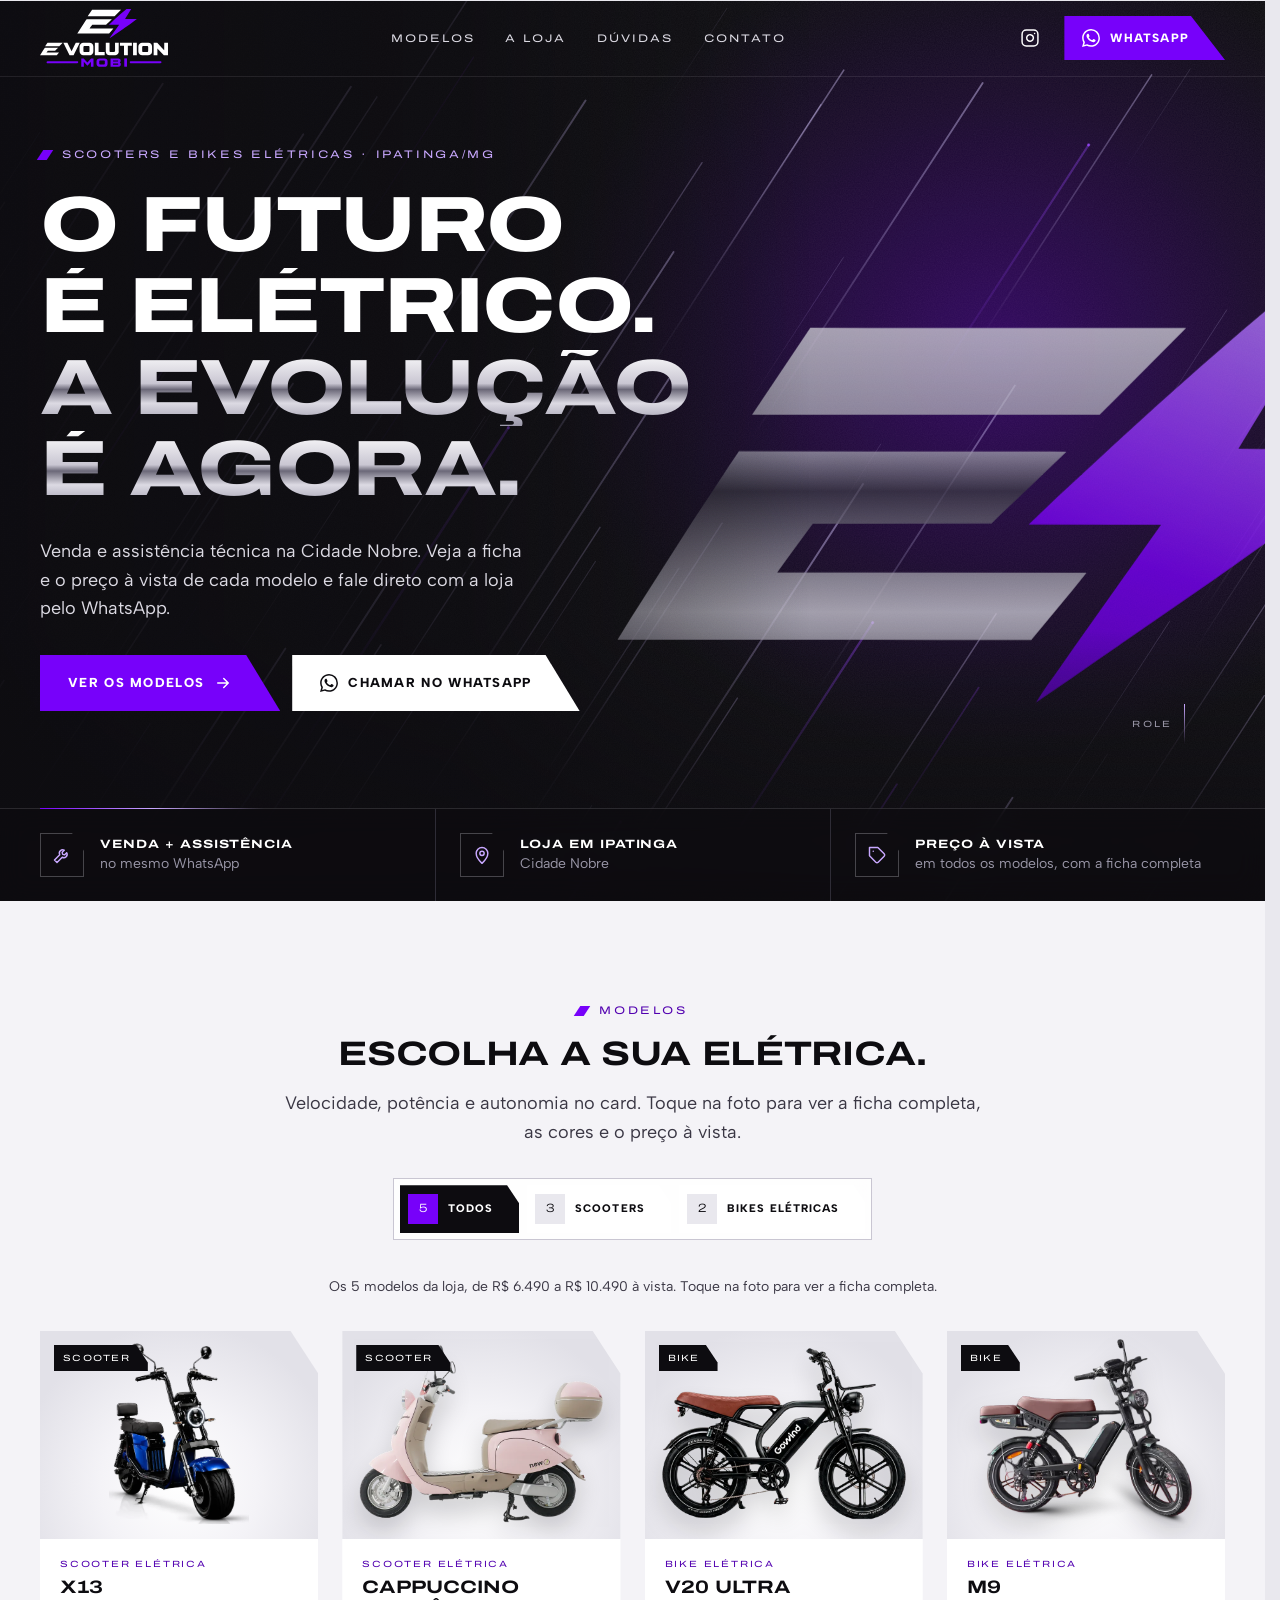
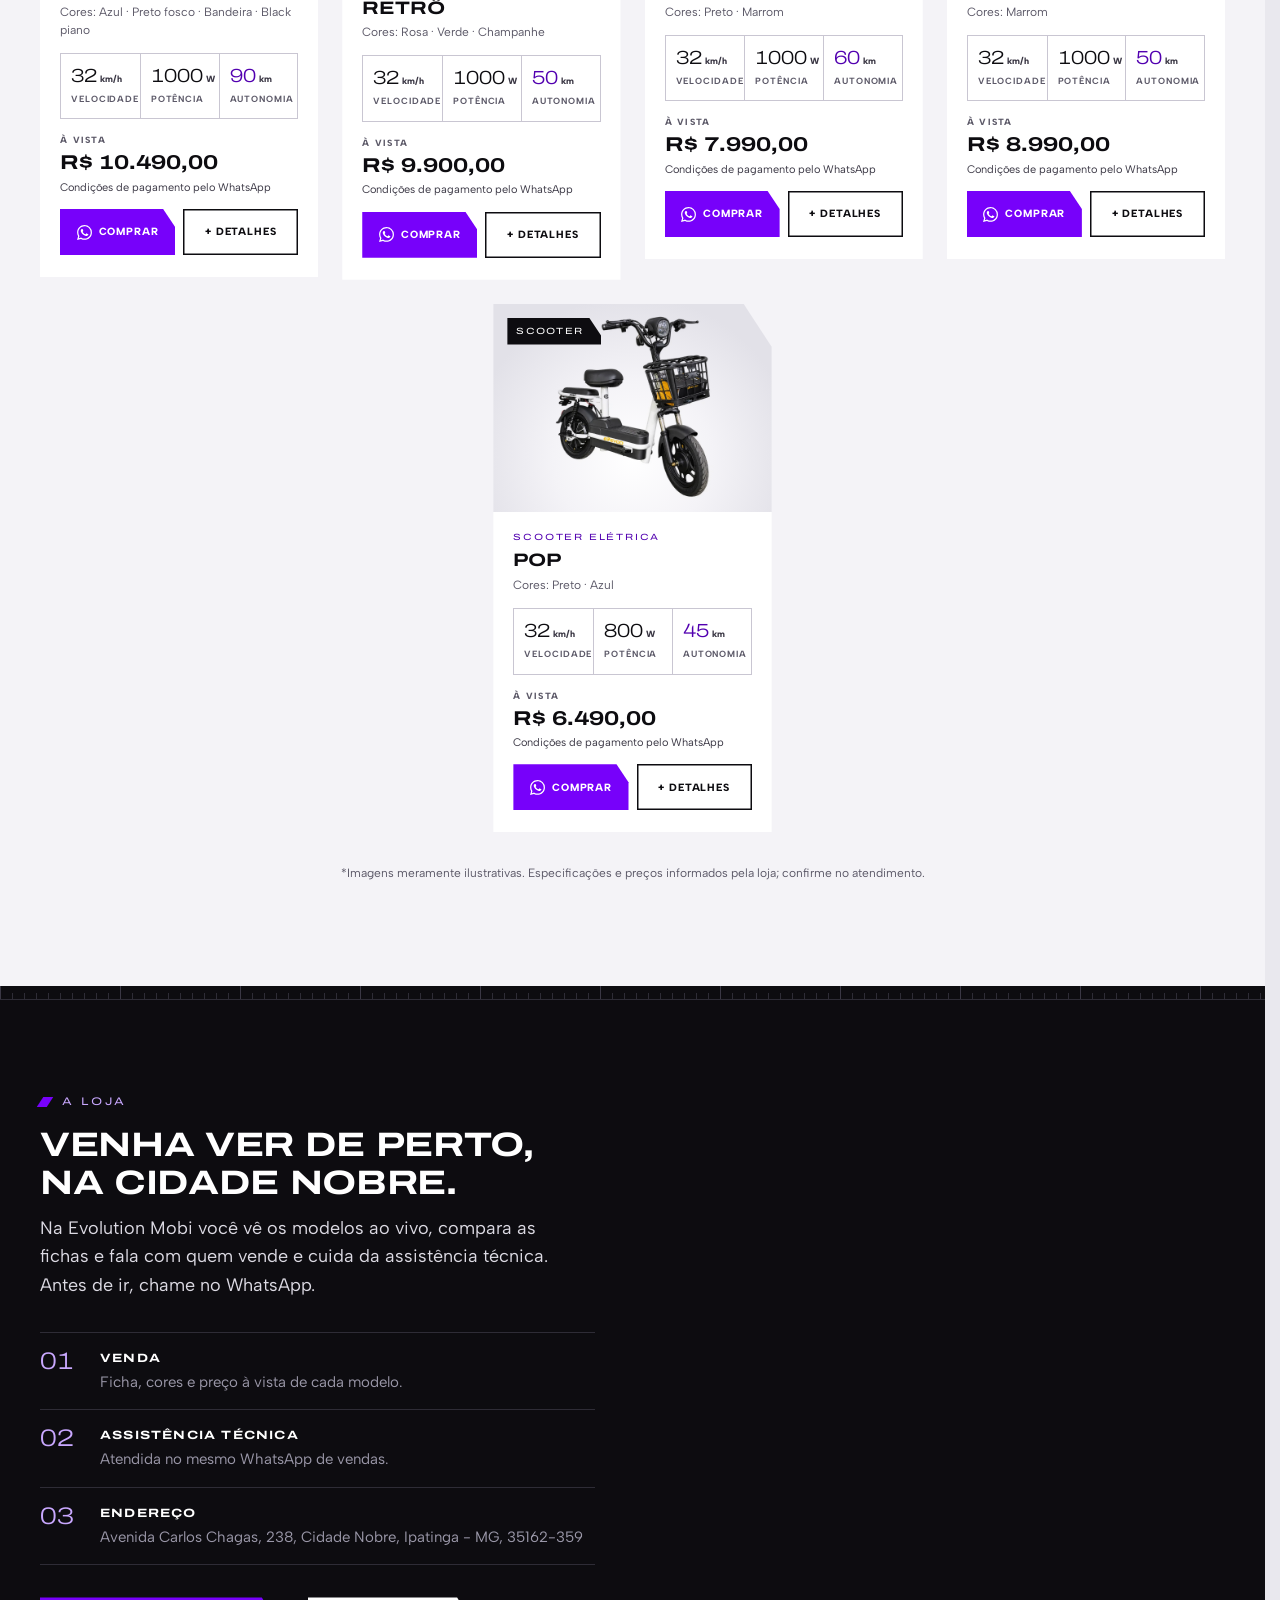
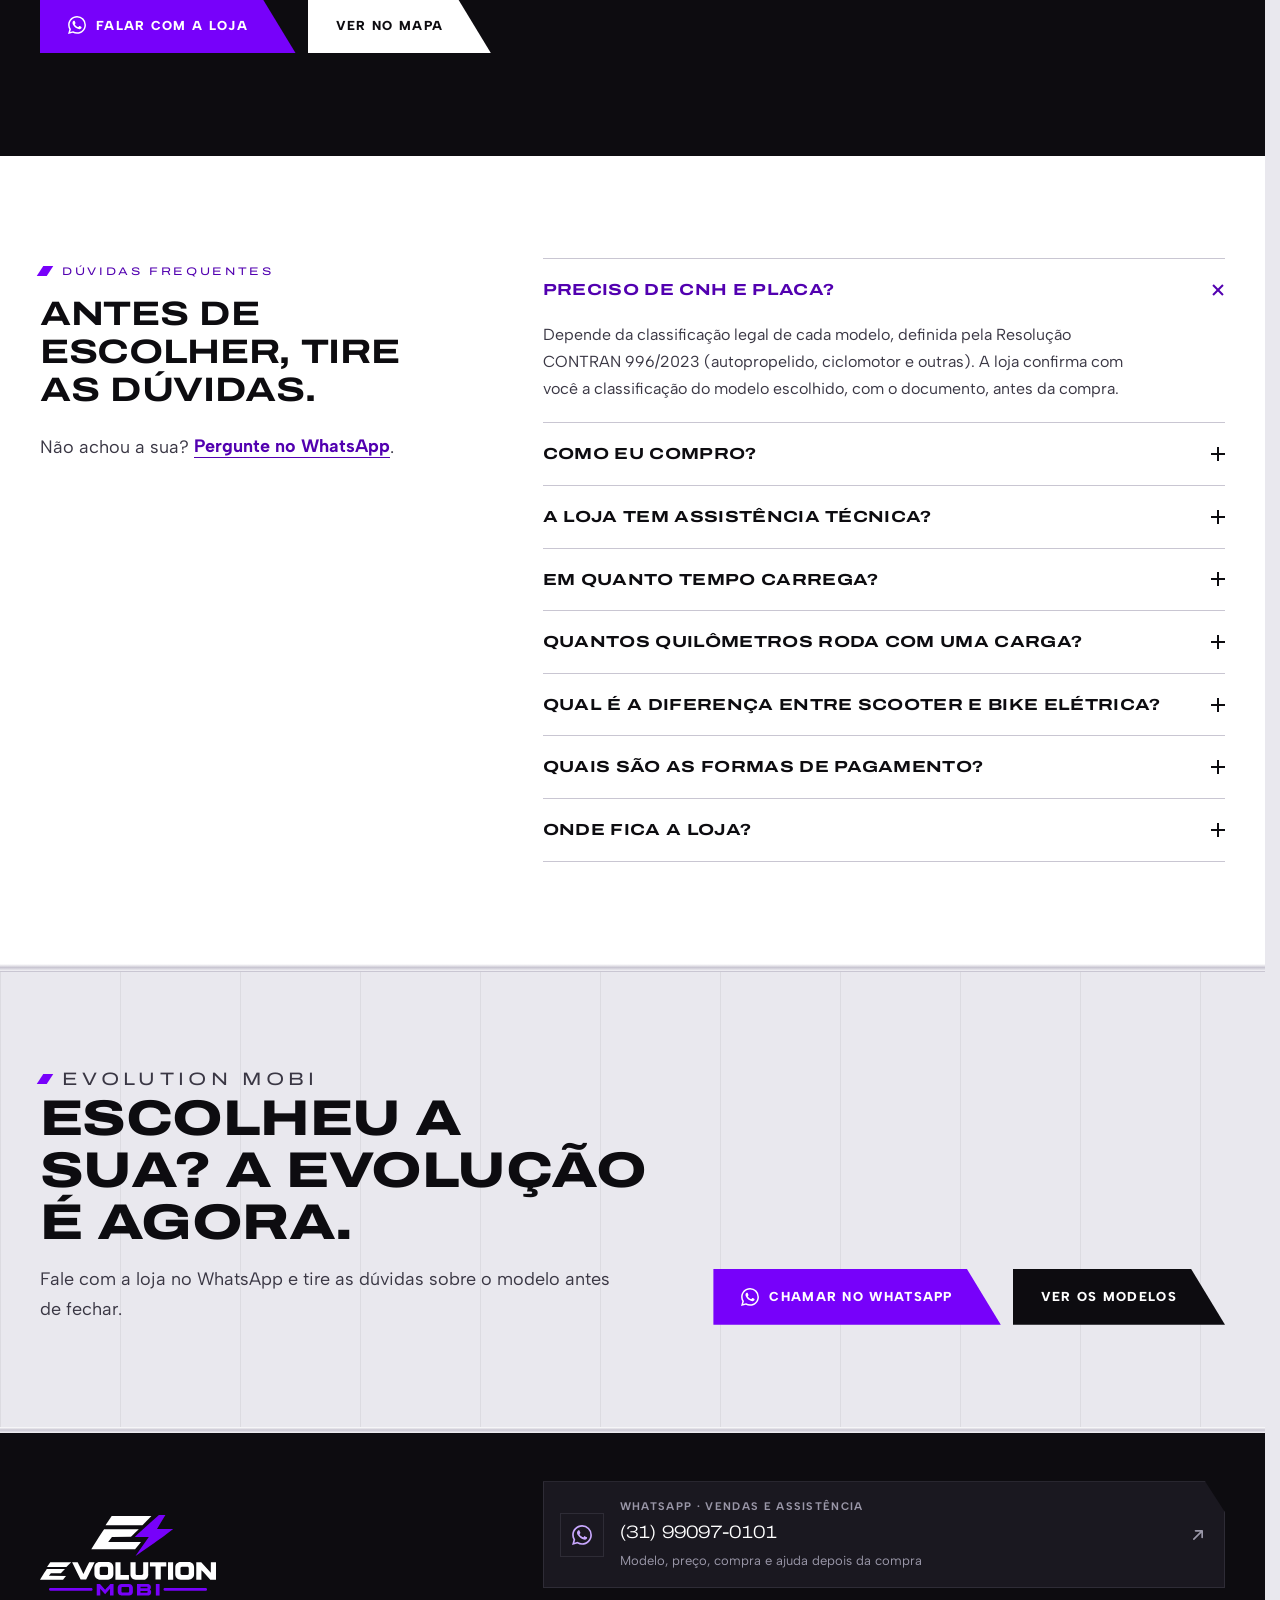
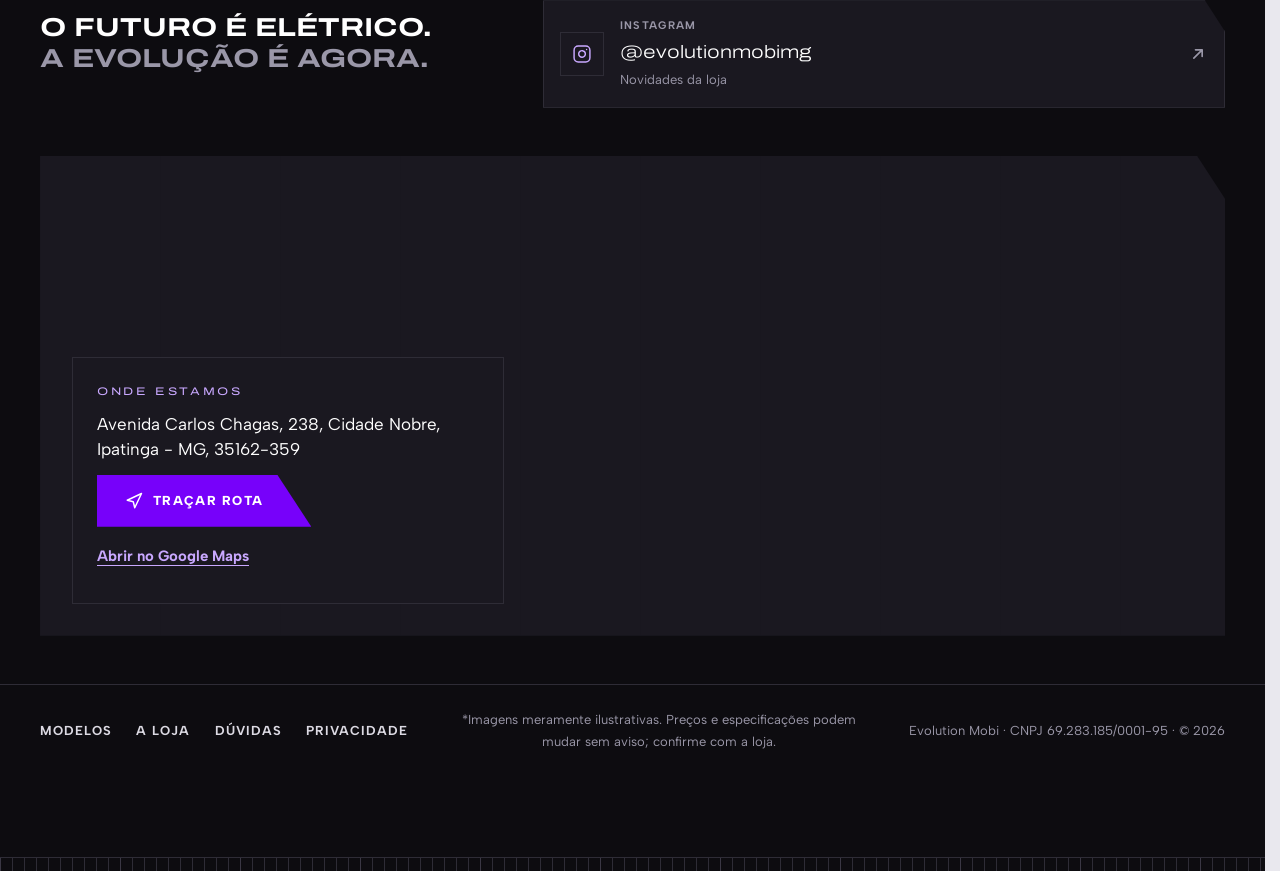
==== commit 5816c92a: "preview 2026-11-22 10:33" ====
--- a/index.html
+++ b/index.html
@@ -105,8 +105,8 @@
         <span class="prova__texto"><strong>Loja em Ipatinga</strong><span>Cidade Nobre</span></span>
       </li>
       <li class="prova__item">
-        <span class="prova__numero" aria-hidden="true" data-ev-total-modelos>5</span>
-        <span class="prova__texto"><strong><span class="visualmente-oculto" data-ev-total-modelos>5 </span>modelos na vitrine</strong><span>com ficha e preço à vista</span></span>
+        <span class="prova__icone" aria-hidden="true"><svg viewBox="0 0 24 24" focusable="false"><path d="M20.6 13.4 13.4 20.6a2 2 0 0 1-2.8 0L3 13V3h10l7.6 7.6a2 2 0 0 1 0 2.8Z"/><path d="M7.5 7.5h.01"/></svg></span>
+        <span class="prova__texto"><strong>Preço à vista</strong><span>em todos os modelos, com a ficha completa</span></span>
       </li>
     </ul>
   </section>
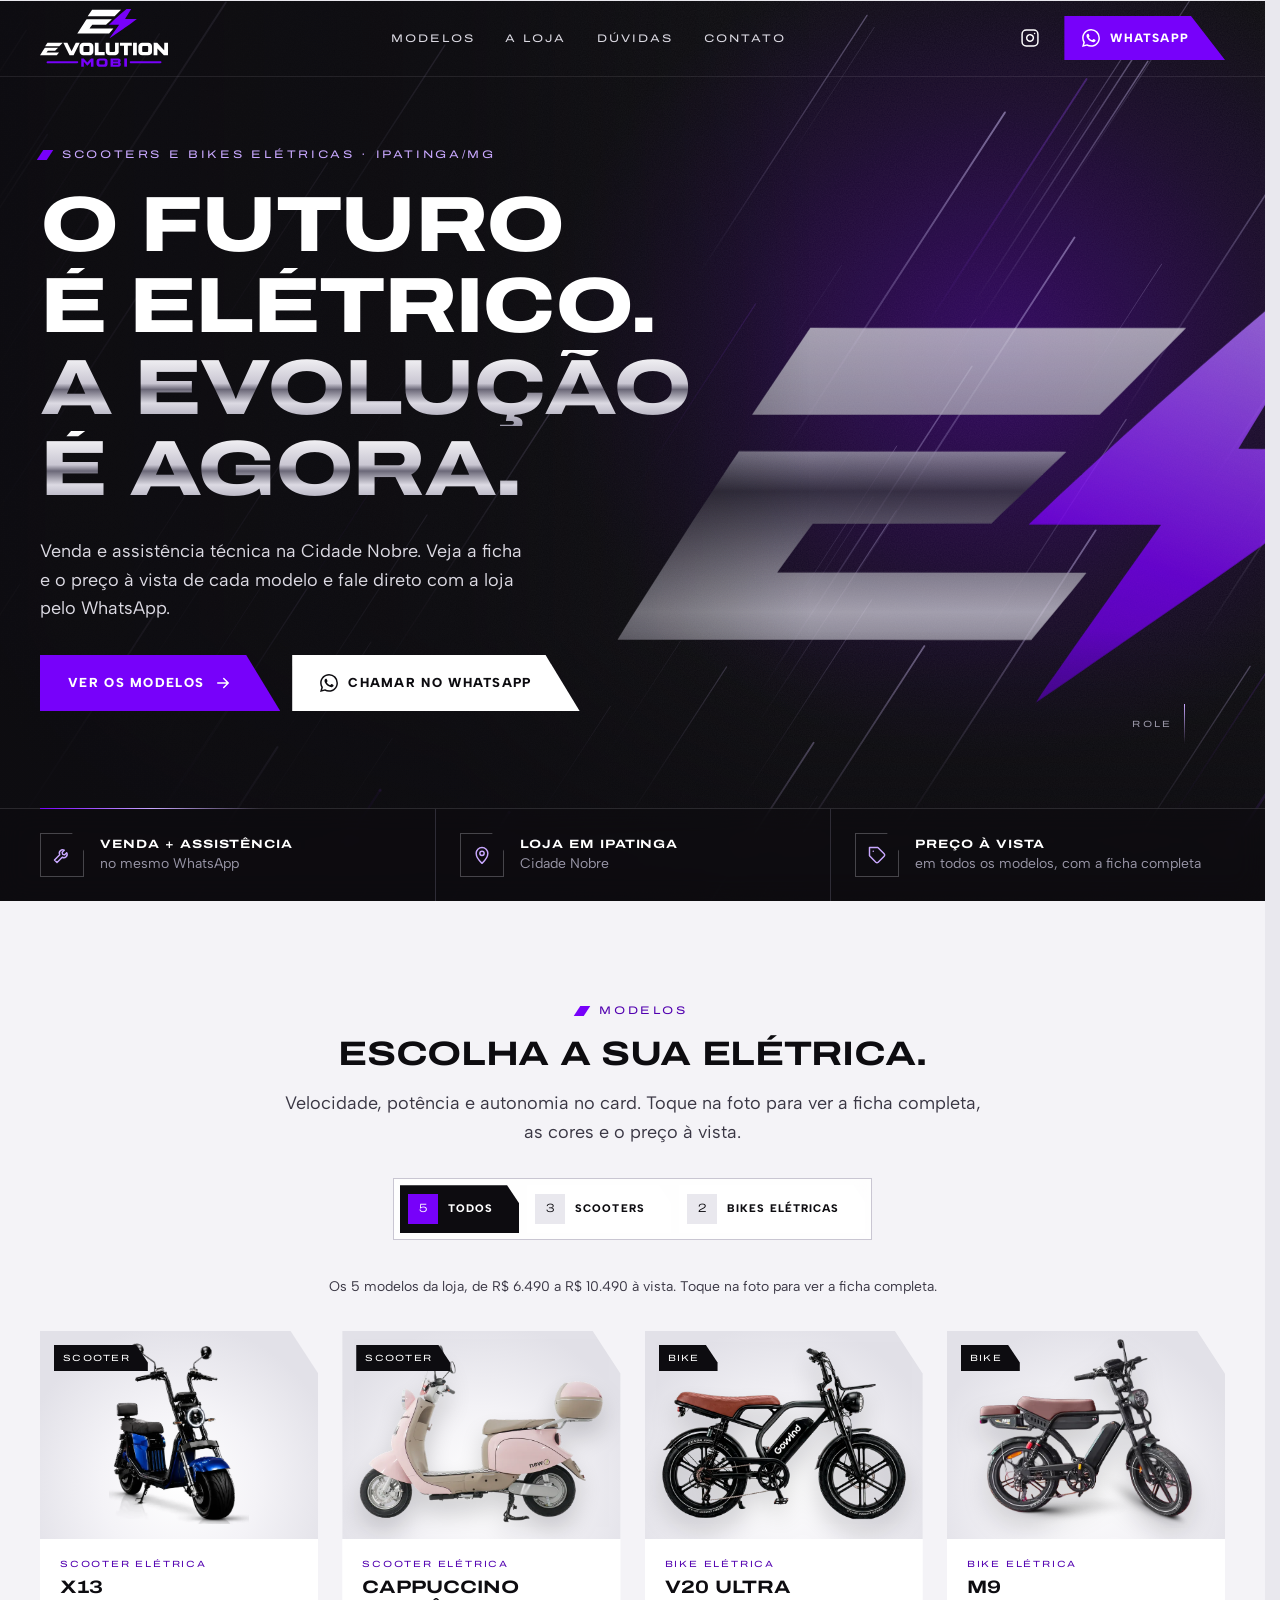
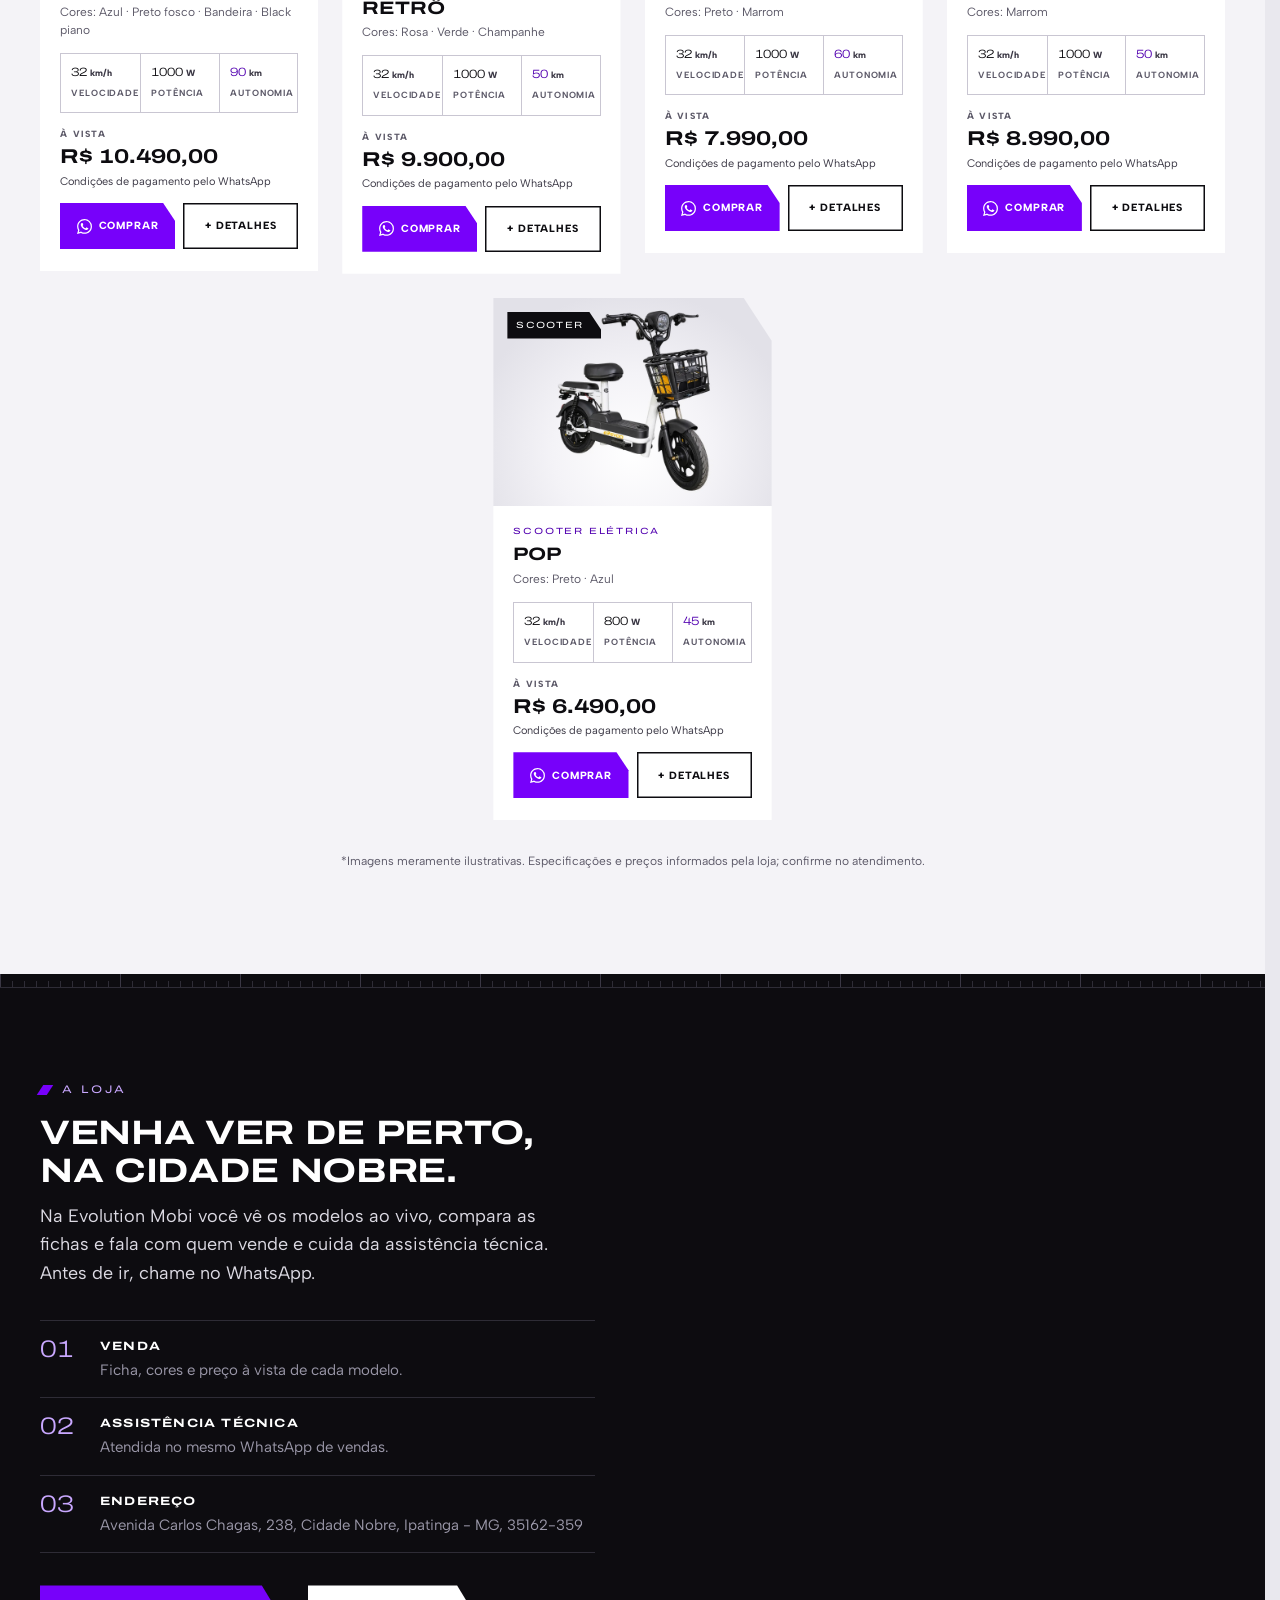
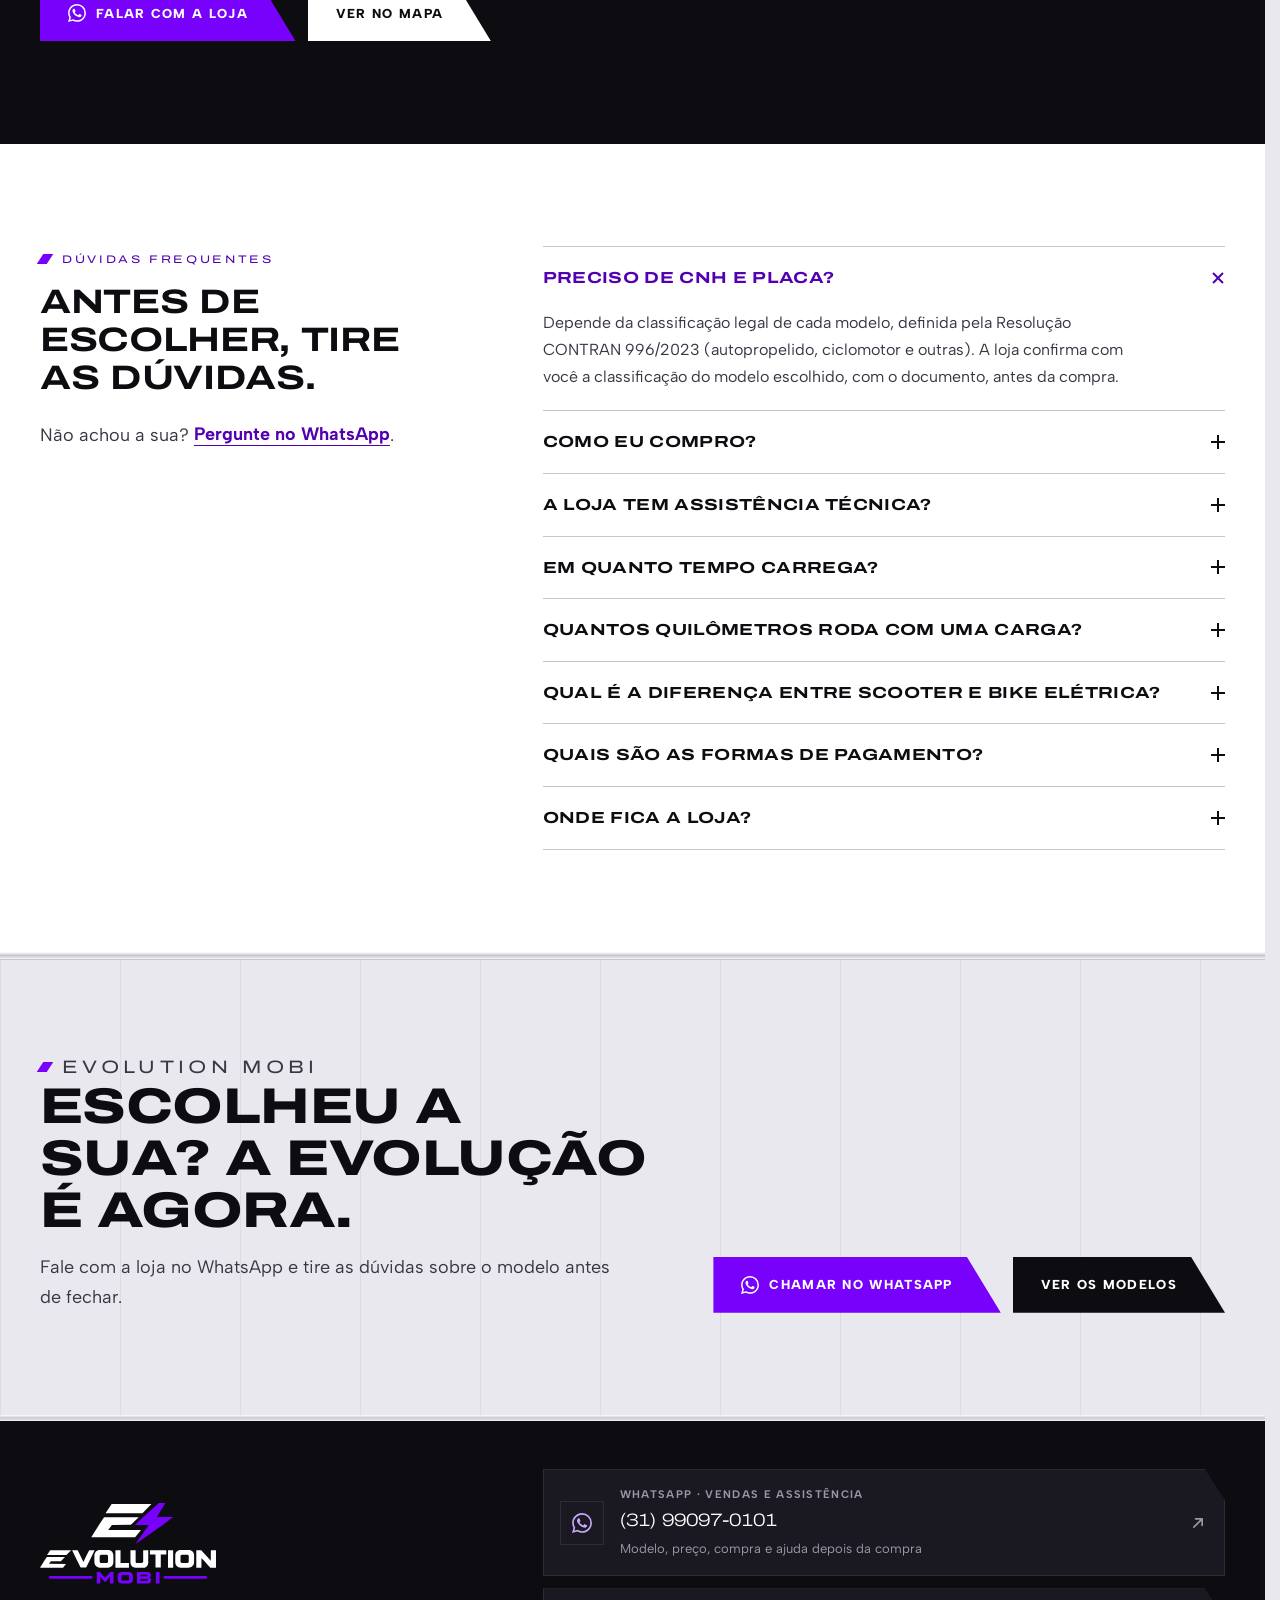
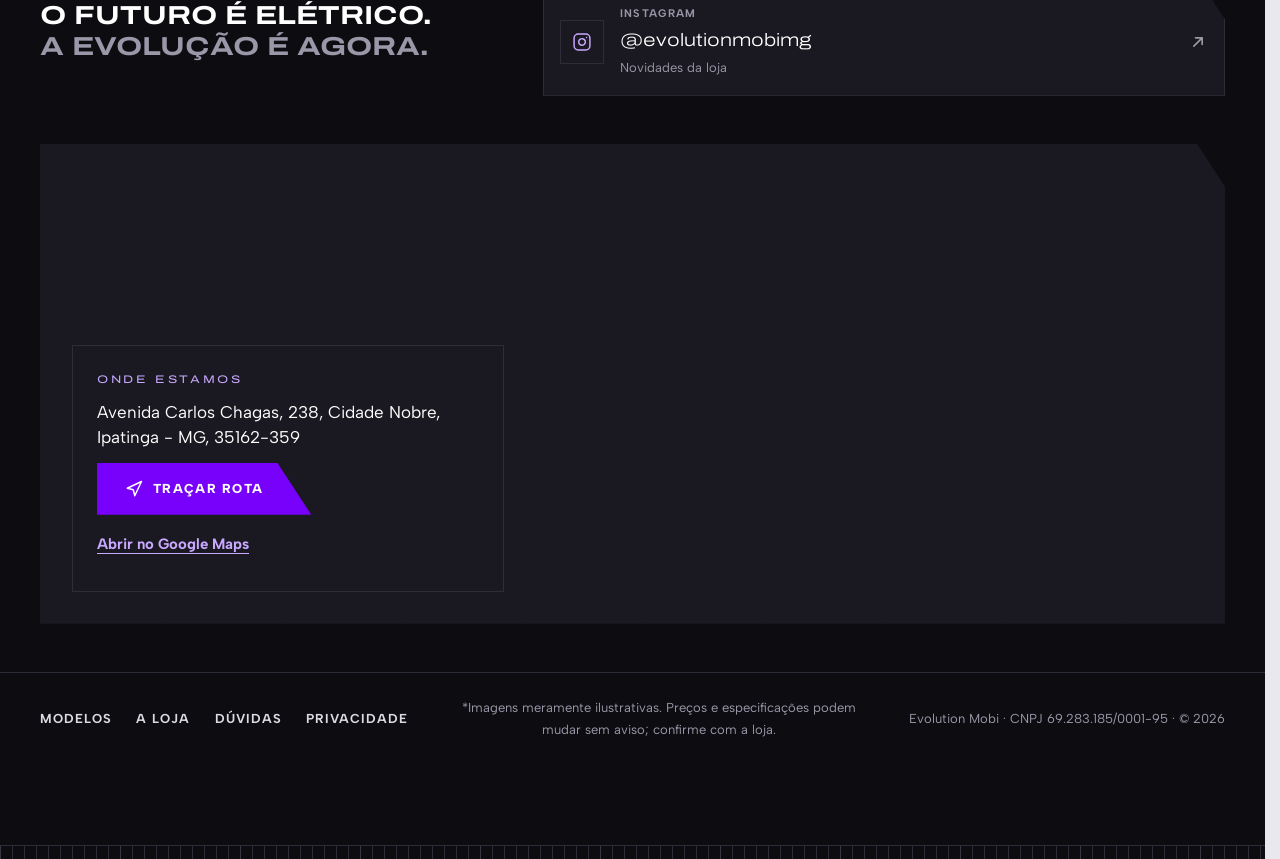
==== commit 4b750e67: "preview 2026-11-22 10:53" ====
--- a/index.html
+++ b/index.html
@@ -17,7 +17,7 @@
 <link rel="preload" href="assets/fontes/albert-sans-latin.woff2" as="font" type="font/woff2" crossorigin>
 <link rel="stylesheet" href="assets/css/tokens.css?v=b2189138">
 <link rel="stylesheet" href="assets/css/base.css?v=7fa4ea3f">
-<link rel="stylesheet" href="assets/css/evolution.css?v=459fb0e5">
+<link rel="stylesheet" href="assets/css/evolution.css?v=92543290">
 <link rel="icon" href="assets/icones/favicon-32.png?v=884c4801" sizes="32x32" type="image/png">
 <link rel="icon" href="assets/icones/favicon.svg?v=fd71b64f" type="image/svg+xml">
 <link rel="apple-touch-icon" href="assets/icones/apple-touch-icon.png?v=0fc4d88b">
--- a/assets/css/evolution.css
+++ b/assets/css/evolution.css
@@ -1270,6 +1270,11 @@
   grid-template-columns: repeat(3, minmax(0, 1fr));
 }
 
+.ev-numeros .es-catalogo-especificacoes__item {
+  min-width: 0;
+  container-type: inline-size;
+}
+
 .ev-numeros .es-catalogo-especificacoes__item + .es-catalogo-especificacoes__item {
   border-left: 1px solid var(--ev-linha);
 }
@@ -1284,12 +1289,14 @@
 .ev-numeros dd b {
   font-family: var(--ev-fonte-titulo);
   font-size: 1.1875rem;
+  font-size: clamp(0.75rem, 18cqi, 1.1875rem);
   font-weight: 300;
   line-height: 1;
   font-variant-numeric: tabular-nums;
 }
 
 .ev-numeros dd span {
+  flex: none;
   color: var(--ev-aco);
   font-size: 0.5625rem;
   font-weight: 800;
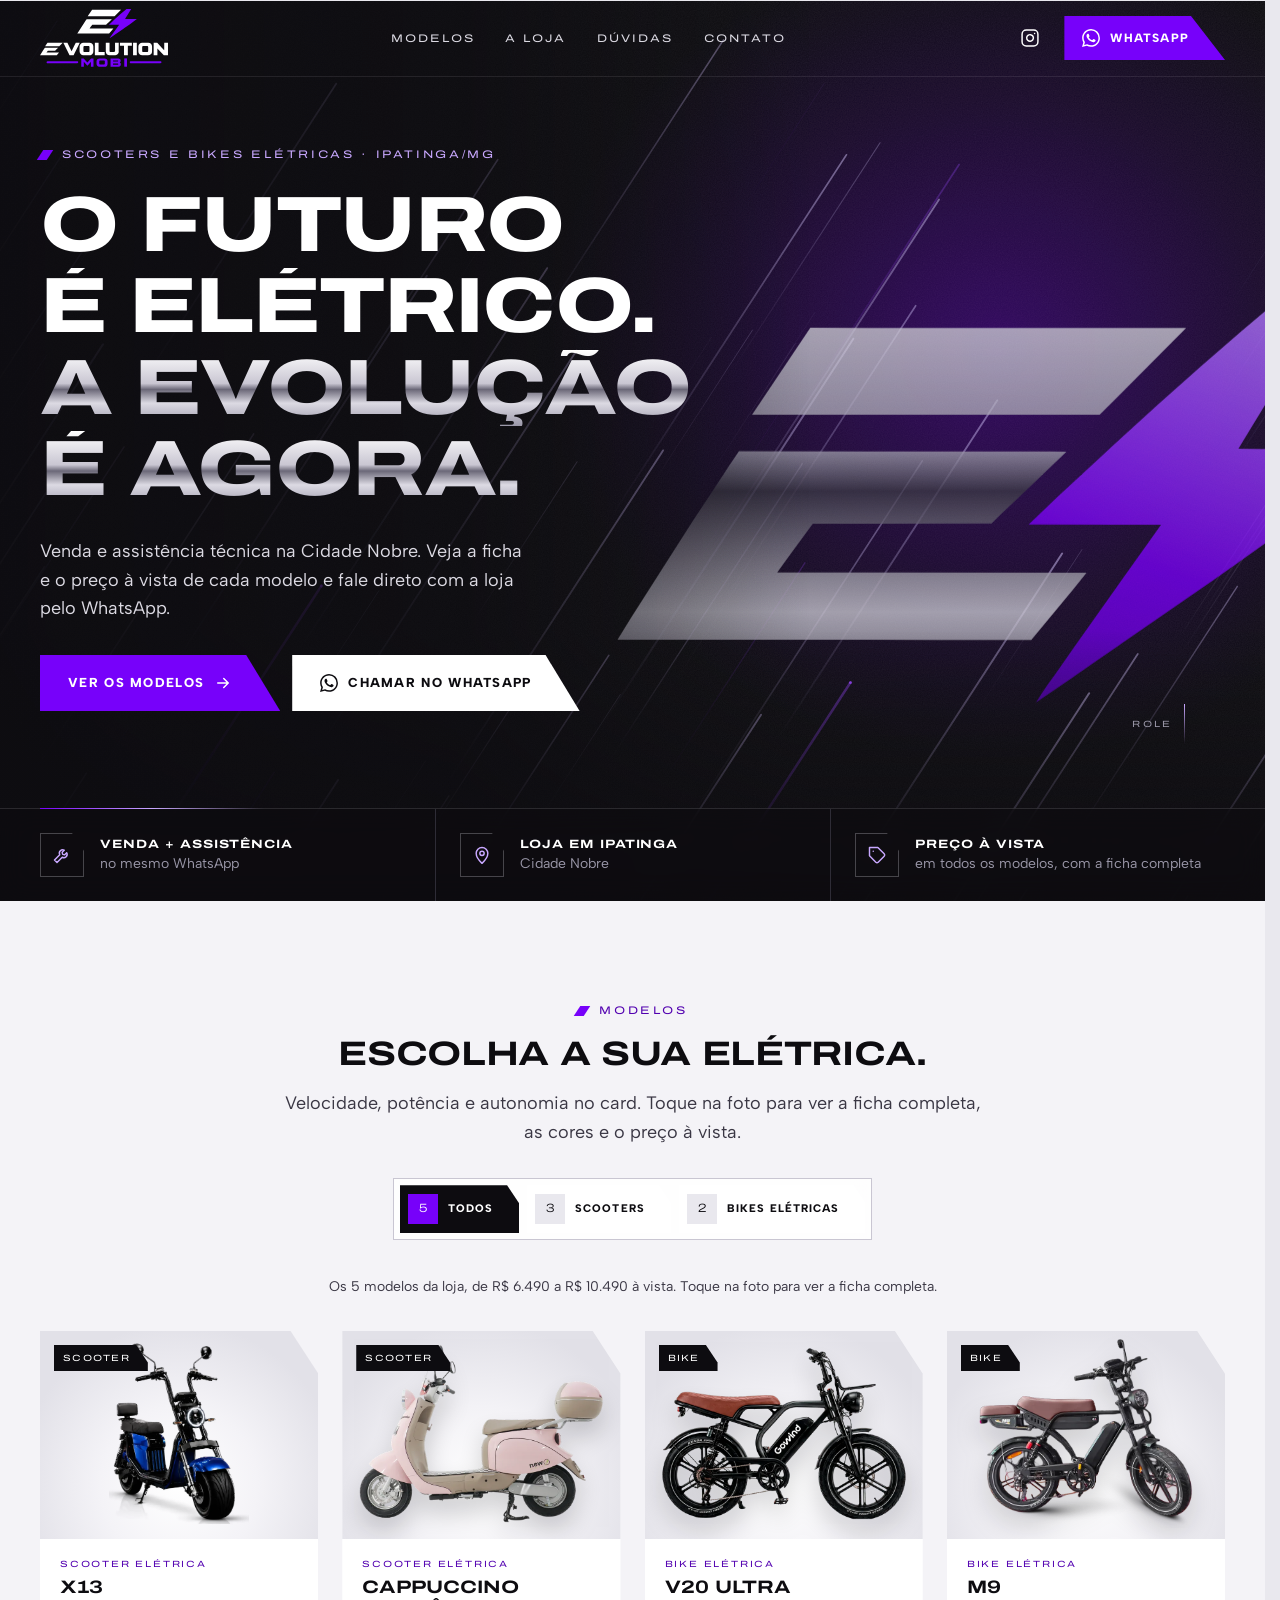
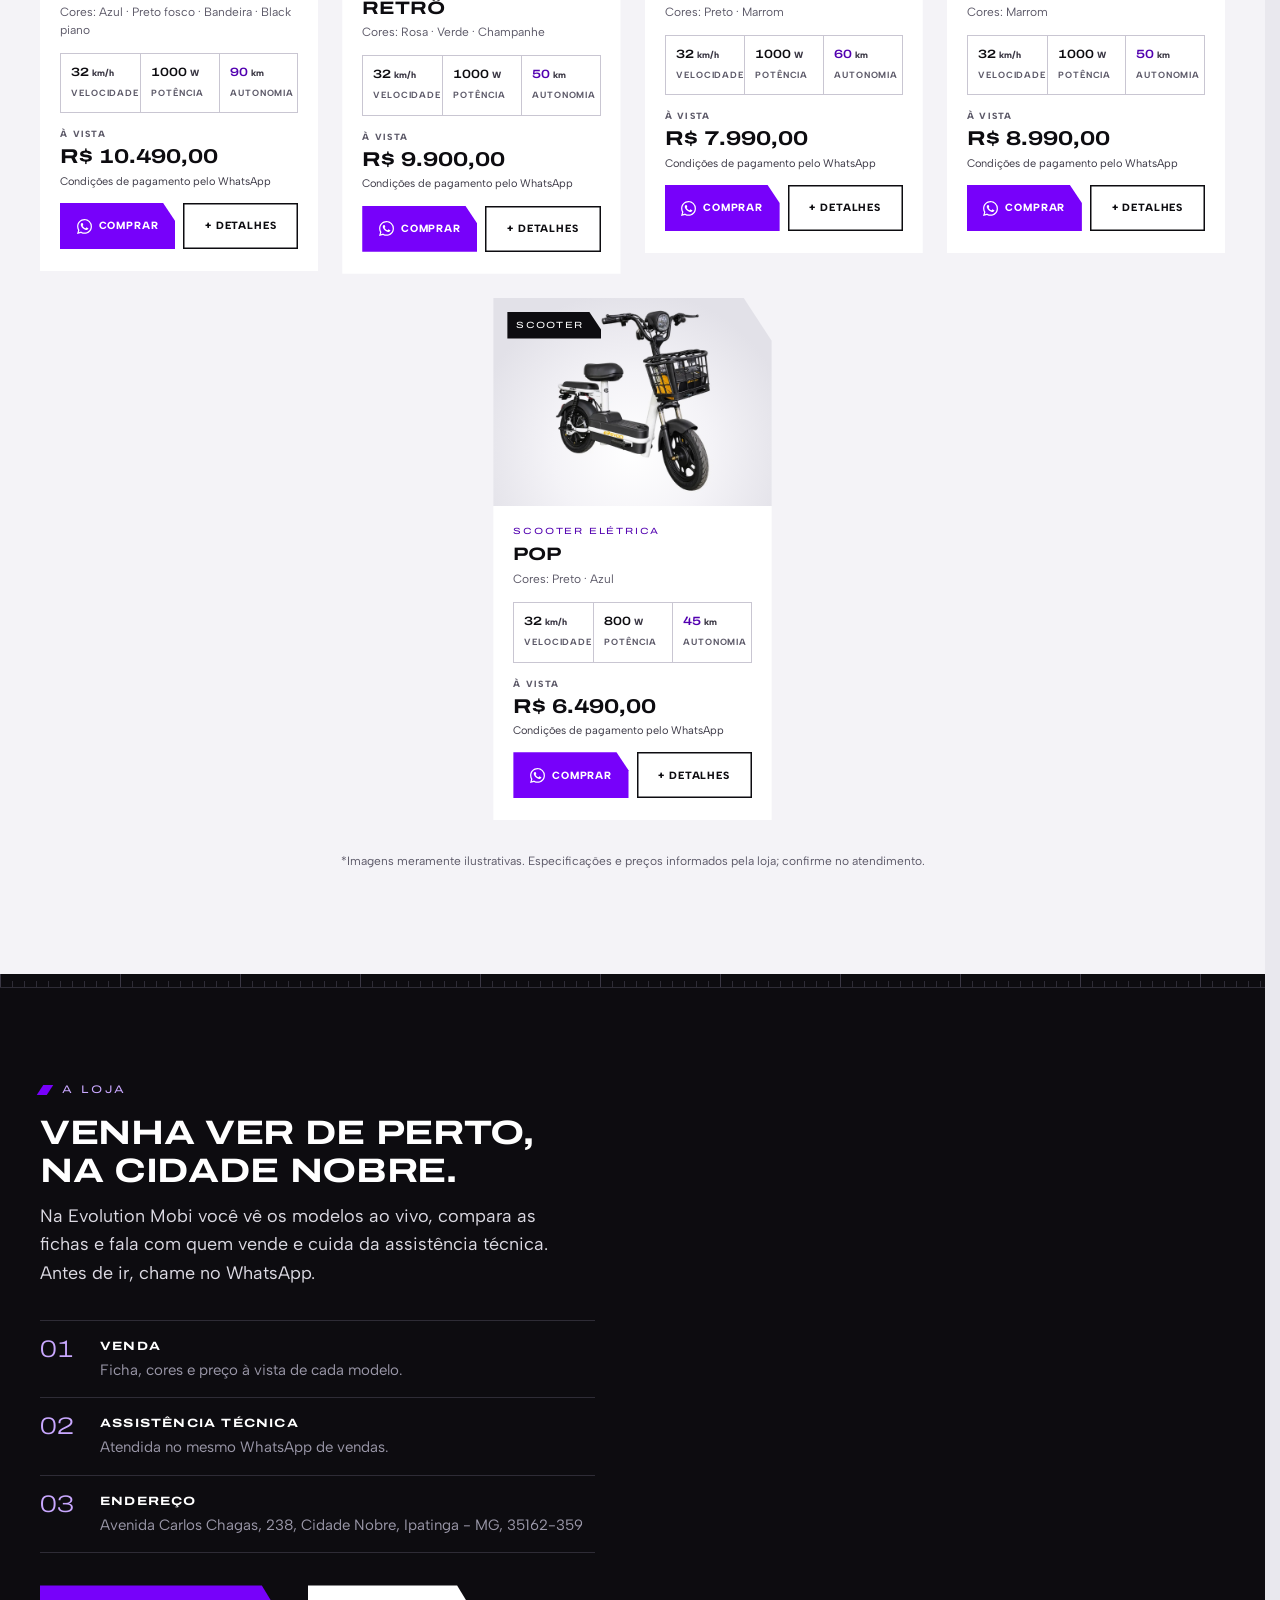
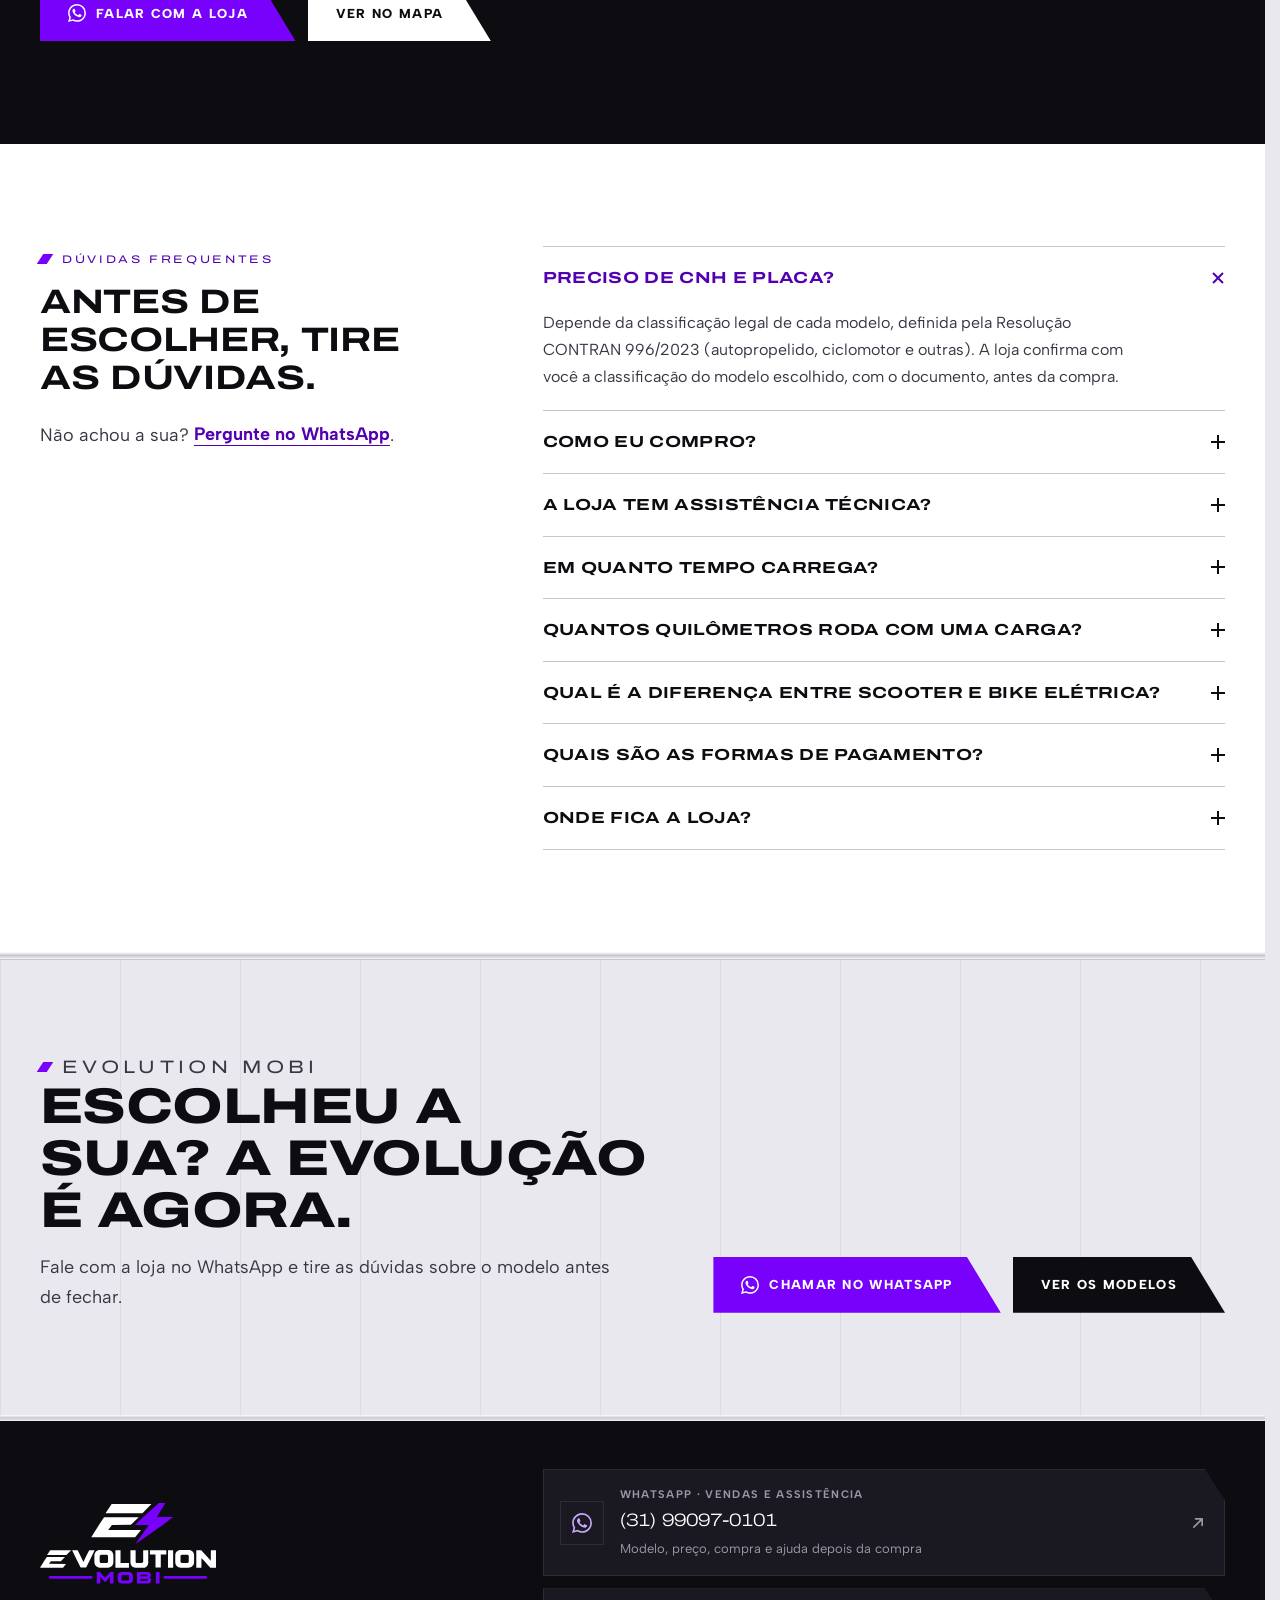
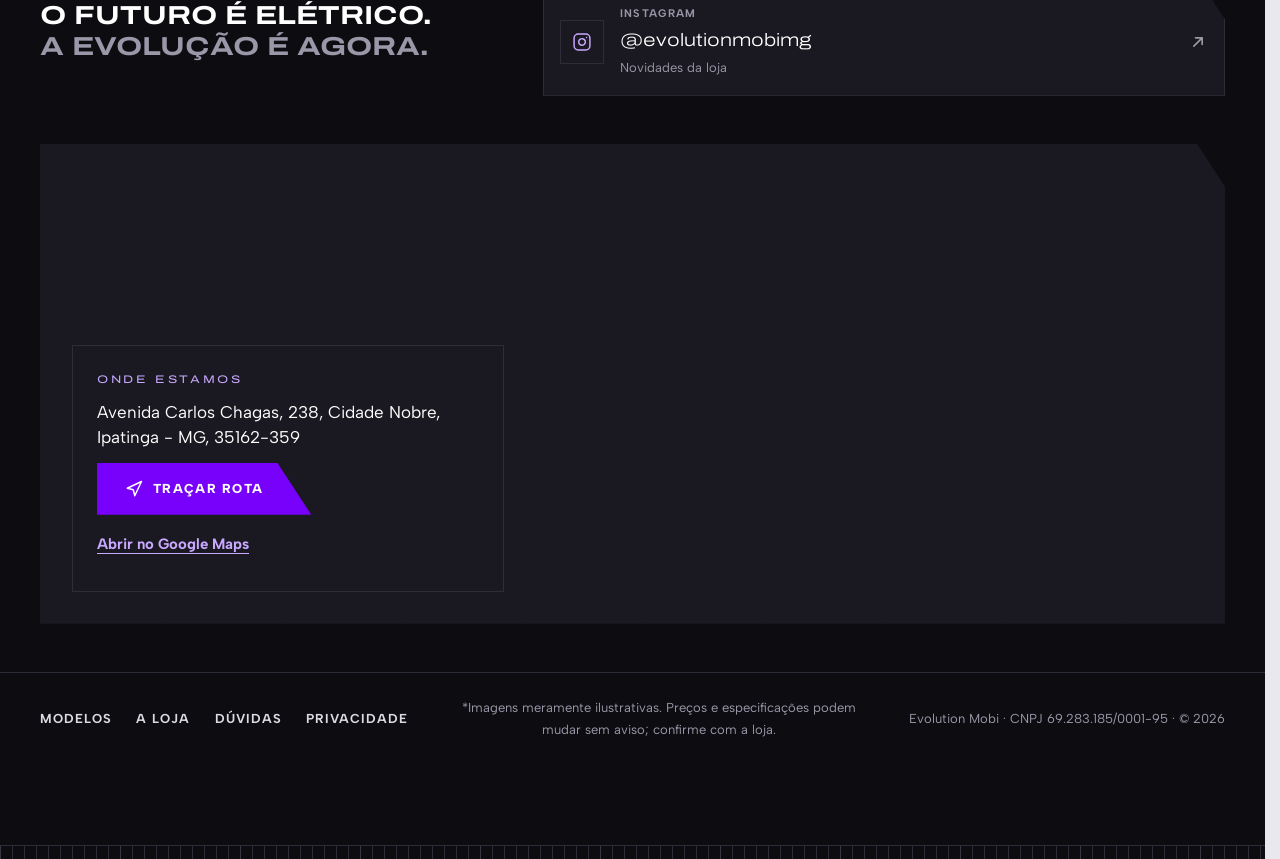
==== commit 2b210b8e: "preview 2026-11-22 10:56" ====
--- a/index.html
+++ b/index.html
@@ -17,7 +17,7 @@
 <link rel="preload" href="assets/fontes/albert-sans-latin.woff2" as="font" type="font/woff2" crossorigin>
 <link rel="stylesheet" href="assets/css/tokens.css?v=b2189138">
 <link rel="stylesheet" href="assets/css/base.css?v=7fa4ea3f">
-<link rel="stylesheet" href="assets/css/evolution.css?v=92543290">
+<link rel="stylesheet" href="assets/css/evolution.css?v=faad6279">
 <link rel="icon" href="assets/icones/favicon-32.png?v=884c4801" sizes="32x32" type="image/png">
 <link rel="icon" href="assets/icones/favicon.svg?v=fd71b64f" type="image/svg+xml">
 <link rel="apple-touch-icon" href="assets/icones/apple-touch-icon.png?v=0fc4d88b">
--- a/assets/css/evolution.css
+++ b/assets/css/evolution.css
@@ -1290,7 +1290,7 @@
   font-family: var(--ev-fonte-titulo);
   font-size: 1.1875rem;
   font-size: clamp(0.75rem, 18cqi, 1.1875rem);
-  font-weight: 300;
+  font-weight: 600;
   line-height: 1;
   font-variant-numeric: tabular-nums;
 }
